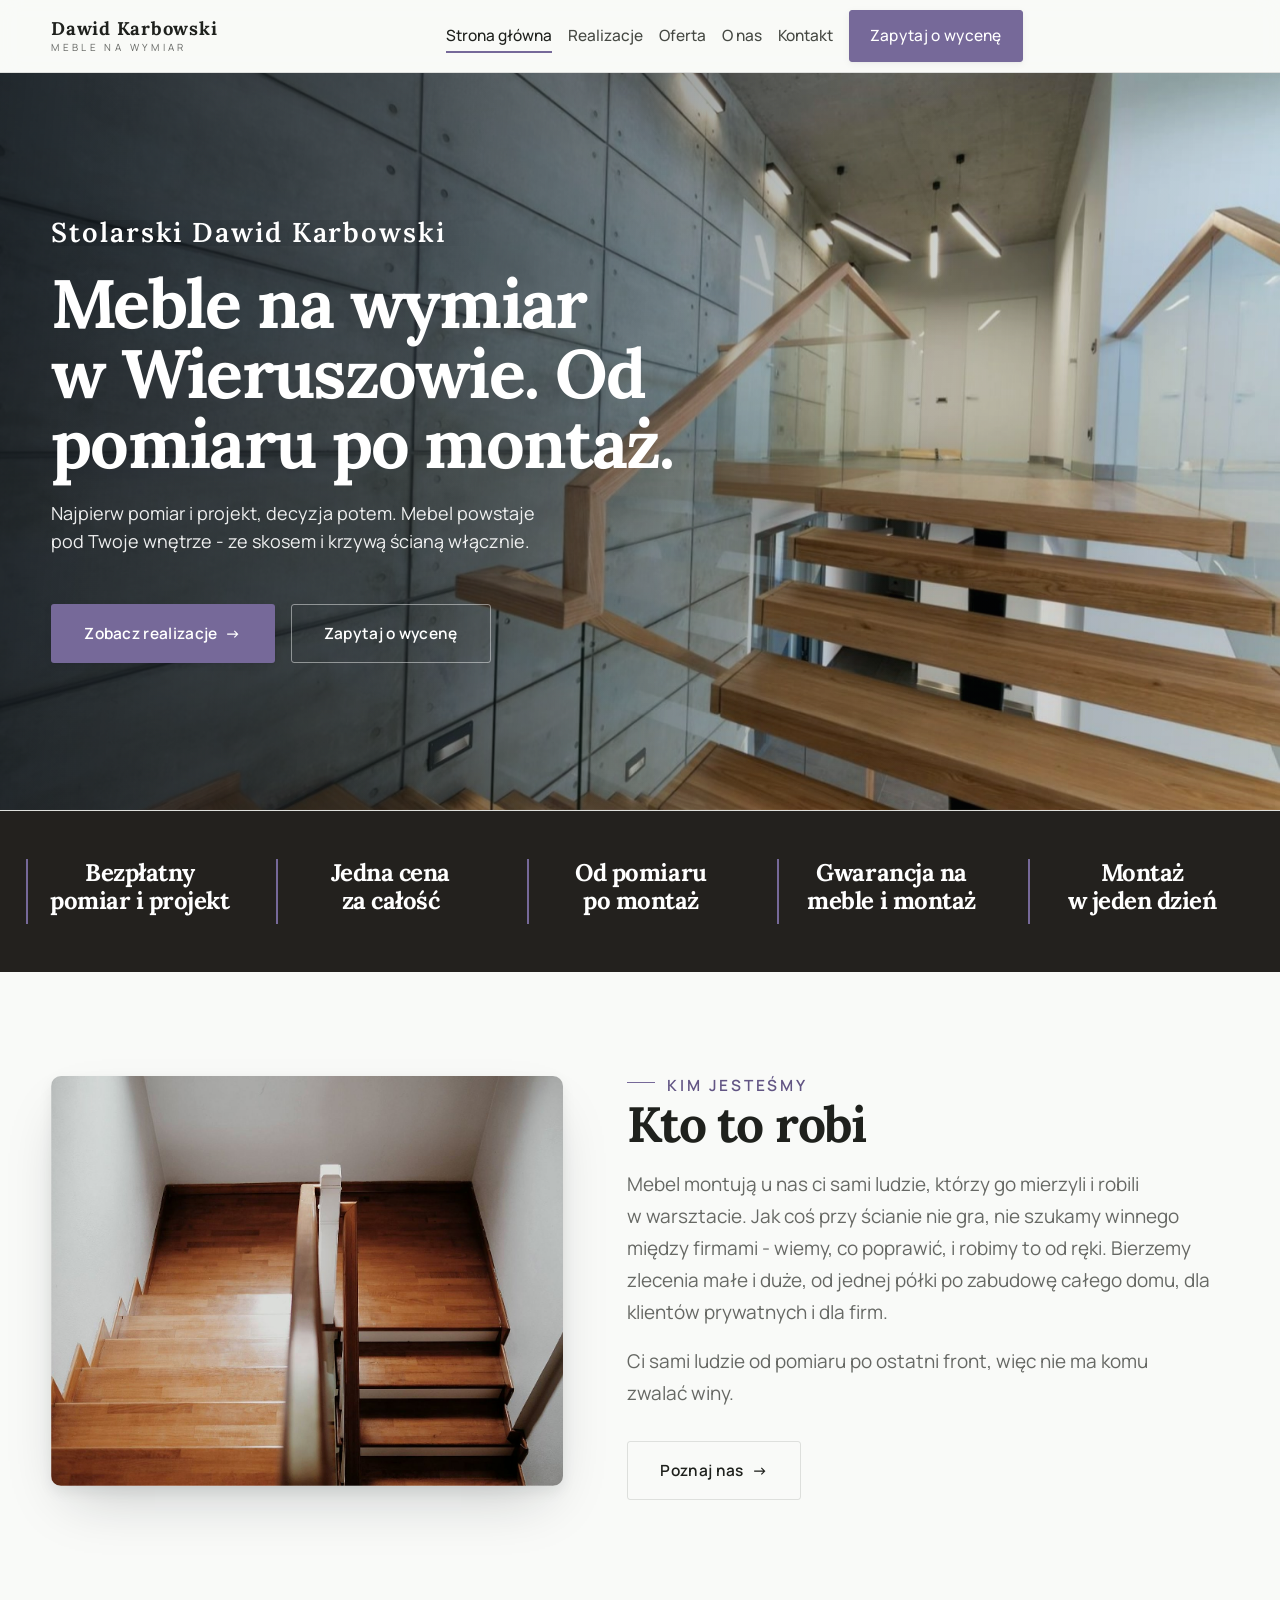
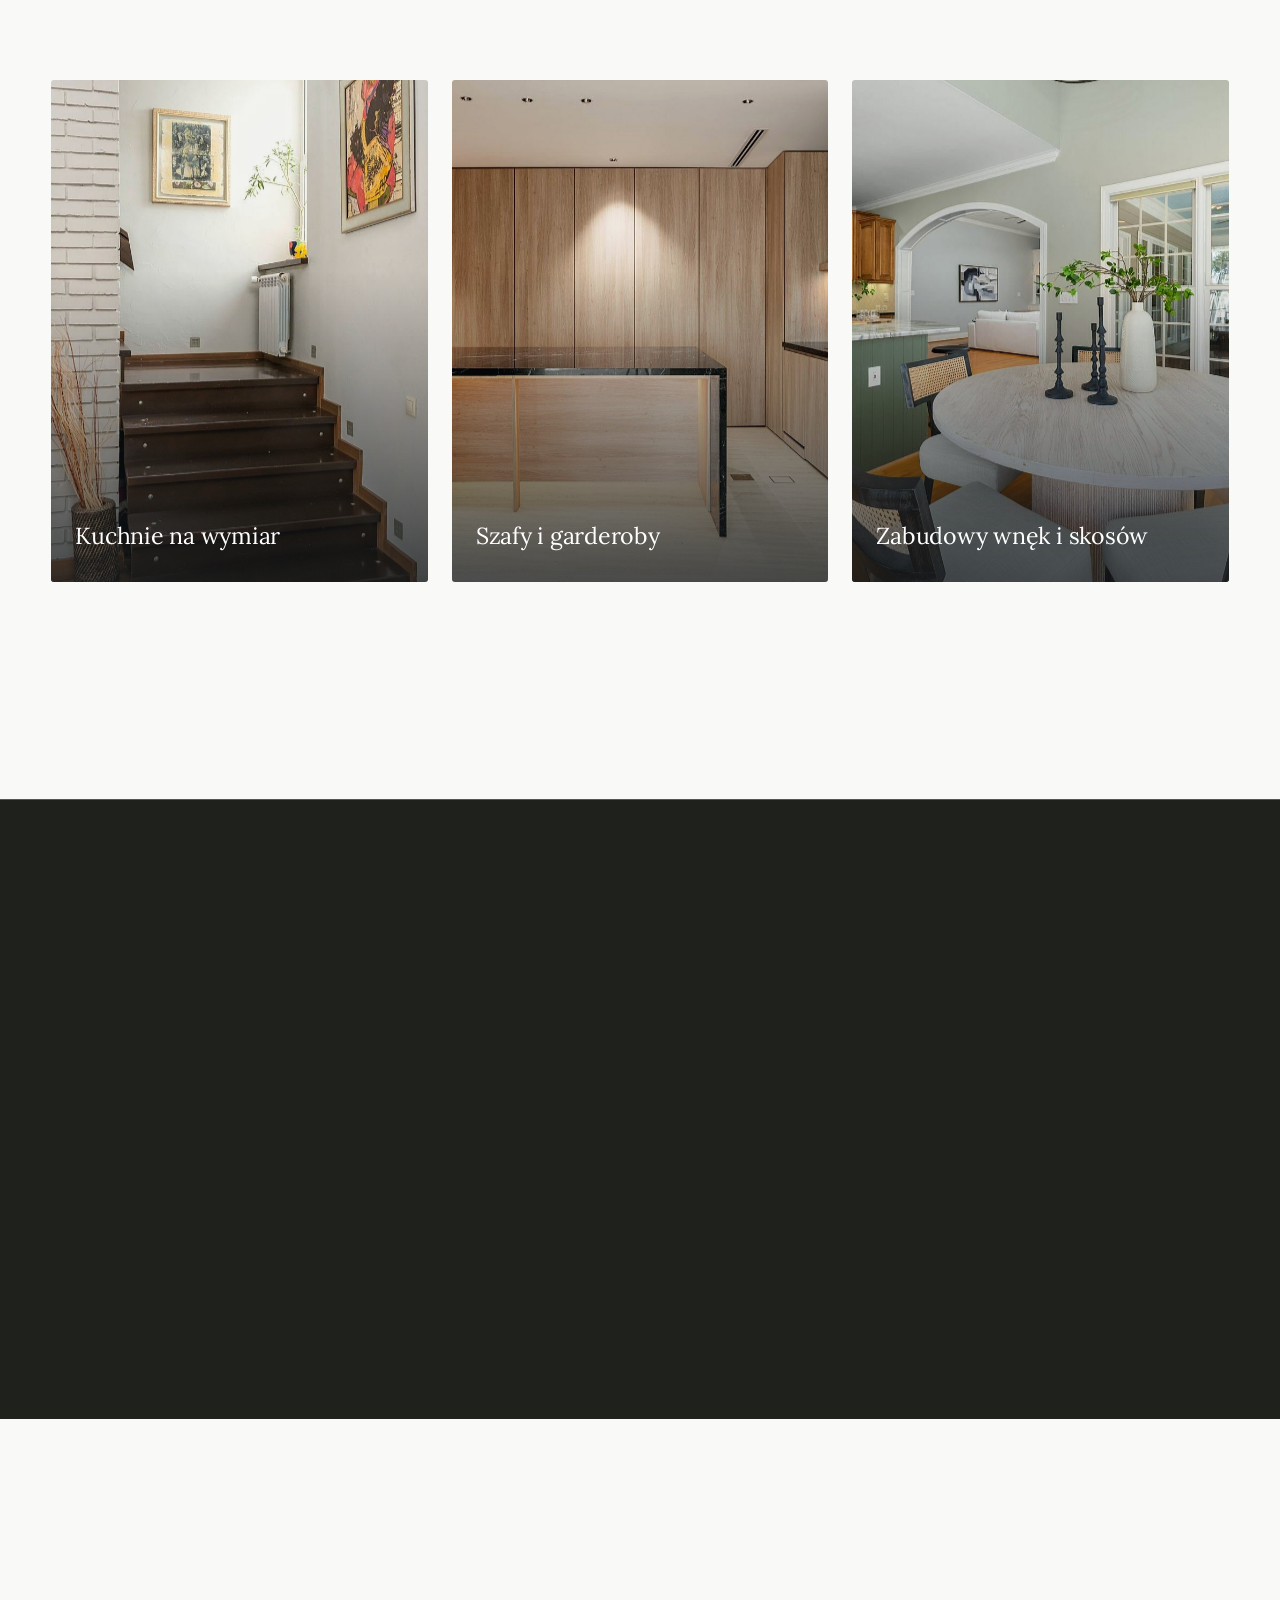
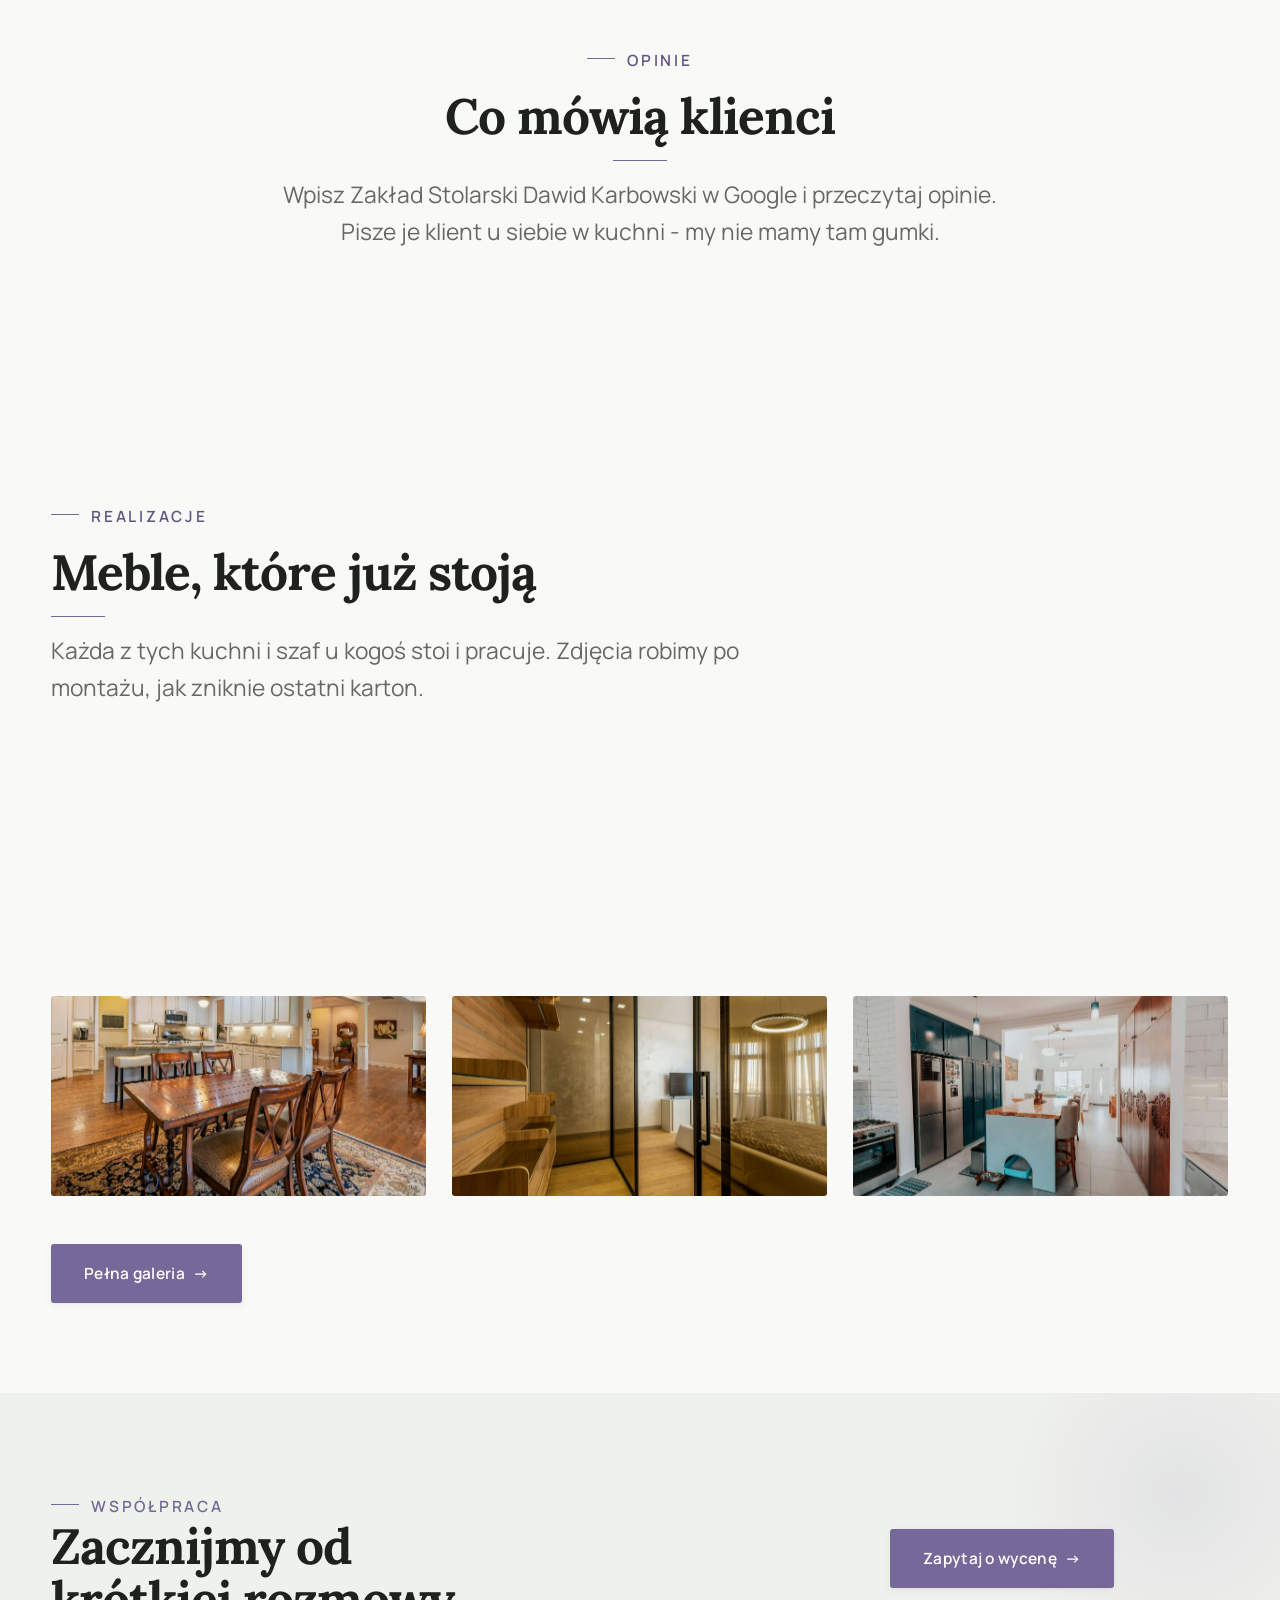
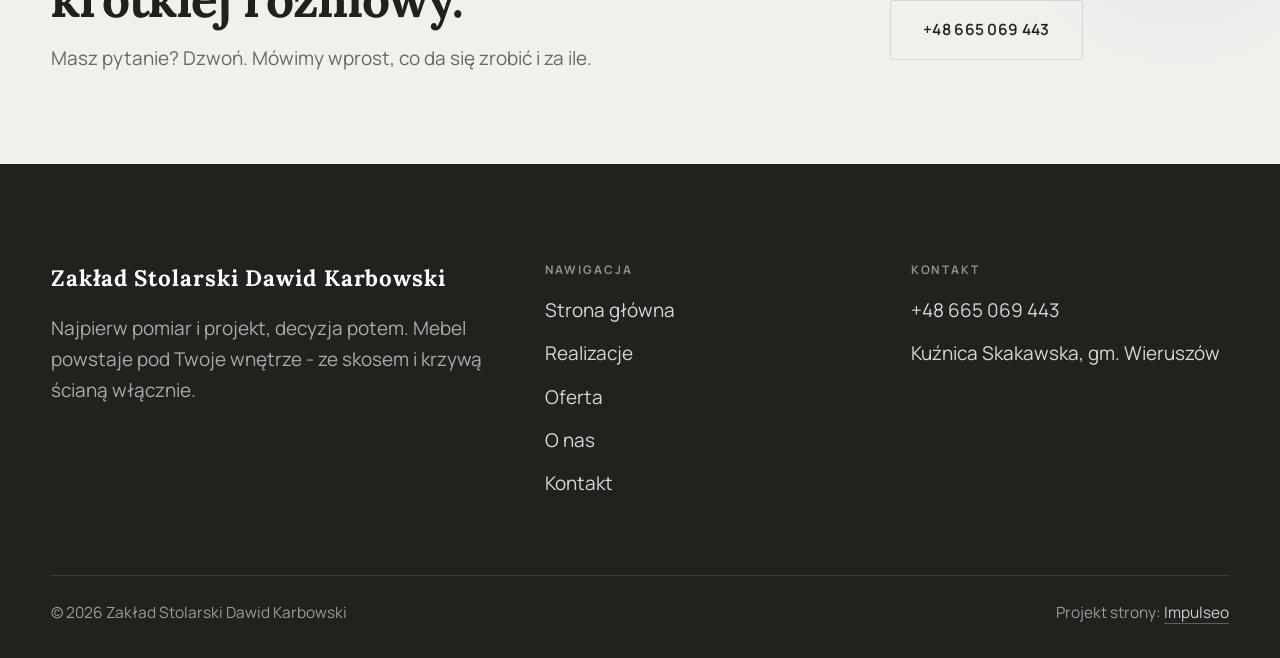
==== index.html @ 0f79d3a3 "Strona demo: zaklad-stolarski-dawid-karbowski" ====
<!DOCTYPE html>
<html lang="pl">
<head>
<meta charset="UTF-8">
<meta name="viewport" content="width=device-width, initial-scale=1.0">
<title>Zakład Stolarski Dawid Karbowski - meble na wymiar, kuchnie i szafy</title>
<meta name="description" content="Meble na wymiar w Wieruszowie: kuchnie, szafy i zabudowy pod Twoje wnętrze. Bezpłatny pomiar i projekt, jedna cena, montaż z gwarancją. Zadzwoń: +48 665 069 443.">
<link rel="canonical" href="https://impulseo-pl.github.io/zaklad-stolarski-dawid-karbowski/">
<meta name="robots" content="noindex, nofollow">
<meta property="og:type" content="website">
<meta property="og:locale" content="pl_PL">
<meta property="og:site_name" content="Zakład Stolarski Dawid Karbowski">
<meta property="og:title" content="Zakład Stolarski Dawid Karbowski - meble na wymiar, kuchnie i szafy">
<meta property="og:description" content="Meble na wymiar w Wieruszowie: kuchnie, szafy i zabudowy pod Twoje wnętrze. Bezpłatny pomiar i projekt, jedna cena, montaż z gwarancją. Zadzwoń: +48 665 069 443.">
<meta property="og:url" content="https://impulseo-pl.github.io/zaklad-stolarski-dawid-karbowski/">
<meta property="og:image" content="https://impulseo-pl.github.io/zaklad-stolarski-dawid-karbowski/img/og.jpg">
<meta property="og:image:width" content="1200">
<meta property="og:image:height" content="630">
<meta name="twitter:card" content="summary_large_image">
<script type="application/ld+json">{"@context": "https://schema.org", "@type": "HomeAndConstructionBusiness", "name": "Zakład Stolarski Dawid Karbowski", "url": "https://impulseo-pl.github.io/zaklad-stolarski-dawid-karbowski/", "telephone": "+48665069443", "image": "https://impulseo-pl.github.io/zaklad-stolarski-dawid-karbowski/img/og.jpg", "areaServed": "Wieruszów"}</script>
<link rel="preconnect" href="https://fonts.googleapis.com">
<link rel="preconnect" href="https://fonts.gstatic.com" crossorigin>
<link href="https://fonts.googleapis.com/css2?family=Lora:wght@500;600;700&family=Manrope:wght@400;500;600&display=swap" rel="stylesheet">
<link rel="stylesheet" href="assets/styles.css?v=f12e553e">
</head>
<body>

<header class="nav">
  <div class="wrap nav-inner">
    <a class="brand" href="index.html"><span class="name">Dawid Karbowski</span><span class="sub">Meble na wymiar</span></a>
    <nav class="nav-links">
      <a href="index.html" class="active" aria-current="page">Strona główna</a>
      <a href="realizacje.html">Realizacje</a>
      <a href="oferta.html">Oferta</a>
      <a href="o-nas.html">O nas</a>
      <a href="kontakt.html">Kontakt</a>
      <a href="kontakt.html" class="btn btn-accent">Zapytaj o wycenę</a>
    </nav>
    <button class="nav-toggle" aria-label="Menu"><span></span><span></span><span></span></button>
  </div>
</header>

<main>
<section class="hero-cine">
  <img src="img/hero.jpg" fetchpriority="high" data-rotate="img/g1.jpg|img/g2.jpg" alt="Zakład Stolarski Dawid Karbowski - Meble na wymiar w Wieruszowie. Od pomiaru po montaż. " width="1802" height="1160">
  <div class="wrap">
    <div class="hero-copy">
      <div class="brandmark bm-s"><span class="bm-line"><span>Stolarski Dawid Karbowski</span></span></div>
      <h1>Meble na wymiar w Wieruszowie. Od pomiaru po montaż. </h1>
      <p class="lead">Najpierw pomiar i projekt, decyzja potem. Mebel powstaje pod Twoje wnętrze - ze skosem i krzywą ścianą włącznie.</p>
      <div class="hero-actions">
        <a href="realizacje.html" class="btn btn-accent">Zobacz realizacje <span class="arr">→</span></a>
        <a href="kontakt.html" class="btn btn-ghost btn-on-dark">Zapytaj o wycenę</a>
      </div>
    </div>
  </div>
</section>
<section class="strip n-5" style="padding-block:0">
  <div class="wrap">
    <div class="item reveal"><div class="k">Bezpłatny pomiar i projekt</div><div class="v"></div></div>
    <div class="item reveal"><div class="k">Jedna cena za całość</div><div class="v"></div></div>
    <div class="item reveal"><div class="k">Od pomiaru po montaż</div><div class="v"></div></div>
    <div class="item reveal"><div class="k">Gwarancja na meble i montaż</div><div class="v"></div></div>
    <div class="item reveal"><div class="k">Montaż w jeden dzień</div><div class="v"></div></div>
  </div>
</section>
<section>
  <div class="wrap split">
    <div class="split-art reveal"><img src="img/g3.jpg" alt="Zakład Stolarski Dawid Karbowski - realizacja" loading="lazy" width="1600" height="1066" decoding="async"></div>
    <div class="split-copy reveal">
      <span class="eyebrow">Kim jesteśmy</span>
      <h2>Kto to robi</h2>
      <p class="muted">Mebel montują u nas ci sami ludzie, którzy go mierzyli i robili w warsztacie. Jak coś przy ścianie nie gra, nie szukamy winnego między firmami - wiemy, co poprawić, i robimy to od ręki. Bierzemy zlecenia małe i duże, od jednej półki po zabudowę całego domu, dla klientów prywatnych i dla firm.</p>
      <p class="muted">Ci sami ludzie od pomiaru po ostatni front, więc nie ma komu zwalać winy.</p>
      <a href="o-nas.html" class="btn btn-ghost">Poznaj nas <span class="arr">→</span></a>
    </div>
  </div>
</section>
<section class="gateways-band">
  <div class="wrap">
    <div class="gateways">
      <a href="oferta.html" class="gateway reveal"><img src="img/g4.jpg" alt="Kuchnie na wymiar" loading="lazy" width="1600" height="1068" decoding="async"><span class="g-ttl">Kuchnie na wymiar</span></a>
      <a href="oferta.html" class="gateway reveal"><img src="img/g5.jpg" alt="Szafy i garderoby" loading="lazy" width="1600" height="1066" decoding="async"><span class="g-ttl">Szafy i garderoby</span></a>
      <a href="oferta.html" class="gateway reveal"><img src="img/g6.jpg" alt="Zabudowy wnęk i skosów" loading="lazy" width="1600" height="1066" decoding="async"><span class="g-ttl">Zabudowy wnęk i skosów</span></a>
    </div>
  </div>
</section>
<section class="stopklatka" aria-hidden="true">
  <div class="stk-bg" style="background-image:url(img/g7.jpg)"></div>
</section>
<section class="opinie op-fallback">
  <div class="wrap">
    <div class="head center reveal">
      <span class="eyebrow">Opinie</span>
      <h2>Co mówią klienci</h2>
      <p>Wpisz Zakład Stolarski Dawid Karbowski w Google i przeczytaj opinie. Pisze je klient u siebie w kuchni - my nie mamy tam gumki.</p>
    </div>
  </div>
</section>
<section>
  <div class="wrap">
    <div class="head reveal">
      <span class="eyebrow">Realizacje</span>
      <h2>Meble, które już stoją</h2>
      <p>Każda z tych kuchni i szaf u kogoś stoi i pracuje. Zdjęcia robimy po montażu, jak zniknie ostatni karton.</p>
    </div>
    <div class="gallery">
      <div class="tile t-two3 reveal"><img src="img/g8.jpg" alt="Zakład Stolarski Dawid Karbowski" loading="lazy" width="1534" height="988" decoding="async"></div>
      <div class="tile t-third reveal"><img src="img/g9.jpg" alt="Zakład Stolarski Dawid Karbowski" loading="lazy" width="1600" height="1068" decoding="async"></div>
      <div class="tile t-third reveal"><img src="img/g10.jpg" alt="Zakład Stolarski Dawid Karbowski" loading="lazy" width="1600" height="1066" decoding="async"></div>
      <div class="tile t-third reveal"><img src="img/g11.jpg" alt="Zakład Stolarski Dawid Karbowski" loading="lazy" width="1600" height="1068" decoding="async"></div>
      <div class="tile t-third reveal"><img src="img/g12.jpg" alt="Zakład Stolarski Dawid Karbowski" loading="lazy" width="1600" height="1067" decoding="async"></div>
    </div>
    <div style="margin-top:var(--space-7)" class="reveal"><a href="realizacje.html" class="btn btn-accent">Pełna galeria <span class="arr">→</span></a></div>
  </div>
</section>
<section class="cta">
  <div class="wrap">
    <div class="reveal">
      <span class="eyebrow">Współpraca</span>
      <h2>Zacznijmy od krótkiej rozmowy.</h2>
      <p>Masz pytanie? Dzwoń. Mówimy wprost, co da się zrobić i za ile.</p>
    </div>
    <div class="cta-actions reveal">
      <a href="kontakt.html" class="btn btn-light">Zapytaj o wycenę <span class="arr">→</span></a>
      <a href="tel:+48665069443" class="btn btn-ghost btn-ghost-cta">+48 665 069 443</a>
    </div>
  </div>
</section>
</main>

<footer>
  <div class="wrap">
    <div class="foot-grid">
      <div class="foot-brand">
        <div class="name">Zakład Stolarski Dawid Karbowski</div>
        <p>Najpierw pomiar i projekt, decyzja potem. Mebel powstaje pod Twoje wnętrze - ze skosem i krzywą ścianą włącznie.</p>
      </div>
      <div class="foot-col">
        <h4>Nawigacja</h4>
        <a href="index.html">Strona główna</a>
        <a href="realizacje.html">Realizacje</a>
        <a href="oferta.html">Oferta</a>
        <a href="o-nas.html">O nas</a>
        <a href="kontakt.html">Kontakt</a>
      </div>
      <div class="foot-col">
        <h4>Kontakt</h4>
        <a href="tel:+48665069443">+48 665 069 443</a>
        <p>Kuźnica Skakawska, gm. Wieruszów</p>
      </div>
    </div>
    <div class="foot-bot">
      <span>© 2026 Zakład Stolarski Dawid Karbowski</span>
      <span>Projekt strony: <a class="foot-credit" href="https://impulseo.pl" target="_blank" rel="noopener">Impulseo</a></span>
    </div>
  </div>
</footer>
<div class="sticky-reserve"><a class="sr-book" href="kontakt.html">Zapytaj o wycenę</a><a class="sr-call" href="tel:+48665069443" aria-label="Zadzwoń"><svg class="ico-tel" width="16" height="16" viewBox="0 0 24 24" fill="none" aria-hidden="true"><path d="M6.6 10.8a15.5 15.5 0 0 0 6.6 6.6l2.2-2.2a1 1 0 0 1 1-.24 11.4 11.4 0 0 0 3.6.58 1 1 0 0 1 1 1V20a1 1 0 0 1-1 1A17 17 0 0 1 3 4a1 1 0 0 1 1-1h3.5a1 1 0 0 1 1 1c0 1.25.2 2.46.58 3.6a1 1 0 0 1-.25 1l-2.23 2.2Z" fill="currentColor"/></svg></a></div>
<div class="demo-wazne" data-do="2026-11-10" data-cykl="3" hidden><svg class="dw-ico" width="13" height="13" viewBox="0 0 24 24" fill="none" aria-hidden="true"><circle cx="12" cy="12" r="8.6" stroke="currentColor" stroke-width="1.8"/><path d="M12 7.2V12l3.3 2" stroke="currentColor" stroke-width="1.8" stroke-linecap="round"/></svg><span class="dw-txt"></span></div>

<script src="assets/main.js"></script>
</body>
</html>
---- assets/styles.css ----
/* ============================================================
   STOLBASZ — premium, architektoniczny B2B fit-out
   Jasna paleta, zero brązu. System wg premium-web-craft.
   Projekt strony: Impulseo (impulseo.pl)
   ============================================================ */

:root{
  /* PALETA — jasna, architektoniczna, chłodna */
  --paper:#F3F1EC;          /* główne tło */
  --paper-2:#E6E3DB;        /* sekcje alternatywne (chłodny jasny szary) */
  --paper-3:#E6E3DB;        /* delikatne wypełnienia */
  --ink:#23211E;            /* tekst główny — chłodny grafit */
  --ink-soft:#43403A;       /* nagłówki drugorzędne */
  --muted:#87837A;          /* tekst poboczny */
  --line:rgba(35,33,30,.12);/* hairline */
  --accent:#8A6B3C;         /* stonowany petrol-slate — jedyny akcent */
  --accent-d:#6E5430;
  --accent-soft:rgba(138,107,60,.10);
  --dark:#23211E;           /* sekcje ciemne (stopka/CTA) */

  /* HOVER ZDJĘĆ — JEDEN standard dla całego silnika (decyzja K. 04.08.2026, artefakt z wariantami).
     AKTUALNE (K.+Szymon 09.08.2026, wybór z artefaktu 6 wariantów): zoom 1.05 przy 1.4s -
     przy tak długim czasie mocniejszy kadr NIE skacze, tylko „oddycha". Poprzedni standard
     (1.02 / .55s z 04.08) odbierany jako dynamiczny i szybki.
     Spoczynek lekko przygaszony, ale TYLKO tam, gdzie jest mysz (@media hover:hover) —
     na telefonie zdjęcia zostają w pełnej jasności. */
  --img-zoom:1.05;                   /* K.+Szymon 09.08: wariant F z artefaktu porównawczego */
  --img-rest:brightness(.95) saturate(.99);
  --img-hot:brightness(1.06) saturate(1.05);
  --img-dur:1.4s;                    /* K.+Szymon 09.08 (wariant F): powoli = elegancko */
  --img-ease:cubic-bezier(.16,.84,.44,1);  /* miękki ogon, efekt „oddychania" */

  /* ODSTĘPY — skala 4/8 */
  --space-1:4px; --space-2:8px; --space-3:12px; --space-4:16px; --space-5:24px;
  --space-6:32px; --space-7:48px; --space-8:64px; --space-9:96px; --space-10:128px;

  /* TYPOGRAFIA — fluid clamp() (skala podbita 16.07.2026: większe, czytelniejsze litery — uwaga Adama) */
  --text-sm:clamp(.9rem,.87rem + .12vw,1rem);
  --text-base:clamp(1.08rem,1.04rem + .18vw,1.2rem);
  --text-lg:clamp(1.24rem,1.15rem + .34vw,1.44rem);
  --text-h3:clamp(1.34rem,1.22rem + .55vw,1.66rem);
  --text-h2:clamp(2.1rem,1.66rem + 2.1vw,3.1rem);
  --text-h1:clamp(2.9rem,2.1rem + 4vw,5.1rem);

  /* PROMIENIE — architektoniczne, raczej ostre */
  --r-sm:3px; --r-md:6px; --r-lg:10px;

  /* RUCH */
  --ease:cubic-bezier(.25,.46,.45,.94); --dur:.24s;

  /* CIENIE — miękkie, warstwowe */
  --sh-sm:0 1px 2px rgba(16,24,32,.04), 0 2px 8px rgba(16,24,32,.05);
  --sh-md:0 2px 6px rgba(16,24,32,.05), 0 12px 28px -8px rgba(16,24,32,.12);
  --sh-lg:0 6px 14px rgba(16,24,32,.07), 0 26px 56px -18px rgba(16,24,32,.22);

  --hairline:1px solid var(--line);

  --font-display:'Lora',serif;
  --font-body:'Manrope',sans-serif;
}

*{box-sizing:border-box;margin:0;padding:0}
html{scroll-behavior:smooth}
body{
  font-family:var(--font-body);
  font-size:var(--text-base);
  line-height:1.65;
  color:var(--ink);
  background:var(--paper);
  -webkit-font-smoothing:antialiased;
  text-rendering:optimizeLegibility;
}
img{max-width:100%;height:auto;display:block}  /* height:auto = width/height z atrybutów trzyma proporcje (TOP#12) */
a{color:inherit;text-decoration:none}

.wrap{width:min(92%,1180px);margin-inline:auto}
section{padding-block:clamp(52px,6.5vw,96px)}

h1,h2,h3{font-family:var(--font-display);font-weight:700;line-height:1.08;letter-spacing:-.02em;color:var(--ink)}
h1{font-size:var(--text-h1);letter-spacing:-.035em}
h2{font-size:var(--text-h2);letter-spacing:-.025em}
h3{font-size:var(--text-h3)}
/* MIARA — długość wiersza. WCAG 2.2 SC 1.4.8: max 80 znaków; Butterick: 45–90.
   68ch daje realnie 72–78 znaków polskiego tekstu, czyli z zapasem pod granicą.
   Wcześniej limit miał TYLKO <p> — <li>, <blockquote> i <dd> nie miały żadnego,
   i to jedyny powód, dla którego 23 bloki na dwóch oddanych stronach jadą po
   83–106 znaków w wierszu (pomiar 07.08.2026, bramka `miara`).
   ⚠️ Listy i definicje ograniczamy TYLKO bez klasy: `ul`/`ol` z klasą to u nas
   układ (siatki kafli, menu), a nie tekst ciągły — tam miarę wyznacza układ. */
/* 60ch, nie 68ch (K. 10.08): po zmianie fontów na węższe kroje (DM Sans i spółka)
   w 68ch mieściło się ~90 znaków - bramka pikselowa słusznie zgłaszała przekroczenie
   granicy 80. Pomiar na żywej przeglądarce: 60ch = 90 znaków, 53ch = ~78 znaków, czyli normę WCAG 1.4.8. */
:root{ --miara:53ch }
p{max-width:min(100%,var(--miara))}
blockquote,
ul:not([class])>li, ol:not([class])>li,
dl:not([class])>dd{max-width:min(100%,var(--miara))}

/* ⚠️ Świadomie BEZ wyjątku `.tile p,.card p,.svc p{max-width:none}`, choć nasuwa się sam:
   te akapity BYŁY już ograniczone (stare `p{max-width:65ch}`), więc „wyjątek" nie odblokowałby
   niczego nowego — tylko ROZLUŹNIŁ stan sprzed zmiany na wszystkich demach naraz.
   `figcaption` żadna z reguł wyżej nie dotyczy, więc też nie potrzebuje zwolnienia. */

/* ŁAMANIE. `balance` wyrównuje długości wierszy w nagłówku, `pretty` pilnuje ostatniego
   wiersza akapitu, żeby nie został w nim jeden wyraz. Obsługiwane od Chrome 117 /
   Safari 17.5; starsze przeglądarki po prostu ignorują tę własność.
   `text-wrap:pretty` nie występowało dotąd ANI RAZ w silniku ani w repo klientów. */
h1,h2,h3,.lead,.lede{text-wrap:balance}
p,li,blockquote,dd{text-wrap:pretty}

.eyebrow{
  font-family:var(--font-body);
  font-size:var(--text-sm);
  font-weight:600;
  letter-spacing:.18em;
  text-transform:uppercase;
  color:var(--accent);
  display:inline-flex;align-items:center;gap:var(--space-3);
}
/* flex:none + margin-top = kreska trzyma się PIERWSZEJ linii. Wcześniej align-items:center
   centrowało ją względem całego bloku i przy zawinięciu (długi kicker typu
   „…WNĘTRZ · LESZNO · OD 2019") druga linia lądowała z brzydkim wcięciem. */
.eyebrow{align-items:flex-start}
.eyebrow>*,.eyebrow{text-wrap:balance}   /* dlugi kicker lamal sie na sierote typu samo „2019" w drugiej linii */
.eyebrow::before{content:"";width:28px;height:1px;background:var(--accent);display:inline-block;flex:none;margin-top:.62em}

.muted{color:var(--muted)}
.lead{font-size:var(--text-lg);line-height:1.55;color:var(--ink-soft);max-width:50ch}

/* ---------- BUTTONS ---------- */
.btn{
  display:inline-flex;align-items:center;gap:var(--space-2);
  font-weight:600;font-size:var(--text-sm);letter-spacing:.02em;
  padding:var(--space-4) var(--space-6);
  border-radius:var(--r-sm);
  transition:transform var(--dur) var(--ease),box-shadow var(--dur) var(--ease),background var(--dur) var(--ease);
  cursor:pointer;border:1px solid transparent;
}
.btn-accent{background:var(--accent);color:#fff;box-shadow:var(--sh-sm)}
.btn-accent:hover{background:var(--accent-d);transform:translateY(-2px);box-shadow:var(--sh-md)}
.btn-accent:active{transform:translateY(0);box-shadow:var(--sh-sm)}
.btn-ghost{background:transparent;color:var(--ink);border-color:var(--line)}
.btn-ghost:hover{border-color:var(--accent);color:var(--accent);transform:translateY(-2px)}
.btn-light{background:#fff;color:var(--ink);box-shadow:var(--sh-sm)}
.btn-light:hover{transform:translateY(-2px);box-shadow:var(--sh-md)}
.btn .arr{transition:transform var(--dur) var(--ease)}
.btn:hover .arr{transform:translateX(4px)}

/* ---------- NAV ---------- */
.nav{
  position:sticky;top:0;z-index:50;
  background:color-mix(in srgb,var(--paper) 88%,transparent);
  backdrop-filter:saturate(140%) blur(10px);
  border-bottom:var(--hairline);
}
.nav-inner{display:flex;align-items:center;justify-content:space-between;gap:var(--space-5);height:72px}
/* ANTY-NACHODZENIE (K. 05.08.2026): długa nazwa firmy + przycisk z pełnym numerem nie mieściły się w pasku
   i flex ściskał linki PONIŻEJ ich treści - "Kontakt" wchodził na ramkę "Zadzwoń +48 ...". Teraz ustępuje
   nazwa marki (skrót wielokropkiem), a menu i przycisk nigdy się nie kurczą ani nie zachodzą na siebie. */
.brand{display:flex;flex-direction:column;line-height:1;min-width:0;flex:0 1 auto}
.brand .name{font-family:var(--font-display);font-weight:800;font-size:1.35rem;letter-spacing:.04em;white-space:nowrap;overflow:hidden;text-overflow:ellipsis}
.brand .sub{font-size:.62rem;letter-spacing:.34em;text-transform:uppercase;color:var(--muted);margin-top:5px;white-space:nowrap;overflow:hidden;text-overflow:ellipsis}
.nav-links{display:flex;align-items:center;gap:var(--space-6);flex:0 0 auto}
.nav-links a{font-size:var(--text-sm);font-weight:500;color:var(--ink-soft);position:relative;padding-block:4px;white-space:nowrap;transition:color var(--dur) var(--ease)}
.nav-links a::after{content:"";position:absolute;left:0;bottom:0;width:0;height:1.5px;background:var(--accent);transition:width var(--dur) var(--ease)}
.nav-links a:hover,.nav-links a.active{color:var(--ink)}
.nav-links a:hover::after,.nav-links a.active::after{width:100%}
.nav-links .btn{padding:var(--space-2) var(--space-5)}
/* przyciski w nav: właściwy kolor (przebij .nav-links a) + bez podkreślenia */
.nav-links a.btn-accent{color:#fff}
.nav-links a.btn-ghost,.nav-links a.btn-light{color:var(--ink)}
/* CTA w pasku: NIE podkreślenie spod linków menu, ale ten sam przelatujący błysk,
   co na wszystkich innych przyciskach (zgłoszenie K. 13.08.2026 - „na hero jest efekt
   światła przechodzącego przez przycisk, na navbarze go nie ma, a mają być identyczne").
   Reguła `.nav-links a::after` jest silniejsza od `.btn::after`, więc trzeba jej
   geometrię wyzerować i wpisać połysk z nazwy - samo `display:none` gasiło efekt. */
.nav-links a.btn::after{
  display:block;content:"";position:absolute;inset:0;z-index:-1;pointer-events:none;
  width:auto;height:auto;border-radius:inherit;   /* kasuje geometrię podkreślenia (width:0;height:1.5px) */
  background:linear-gradient(100deg,transparent 32%,rgba(255,255,255,.20) 50%,transparent 68%);
  translate:-120% 0}
@media (prefers-reduced-motion:no-preference){
  .nav-links a.btn:hover::after{translate:120% 0;transition:translate .75s var(--mt-ease,cubic-bezier(.16,.84,.44,1))}
}
.nav-toggle{display:none;background:none;border:none;cursor:pointer;flex-direction:column;gap:5px;padding:8px}
.nav-toggle span{width:24px;height:2px;background:var(--ink);transition:var(--dur)}
/* Ciasny zakres MIĘDZY menu mobilnym a pełnym pulpitem: zbijamy odstępy i nazwę marki,
   żeby wszystko zmieściło się naturalnie, zanim w ogóle dojdzie do skracania wielokropkiem. */
@media(max-width:1280px) and (min-width:921px){
  .nav-links{gap:var(--space-4)}
  .nav-links .btn{padding:var(--space-2) var(--space-4)}
  .brand .name{font-size:1.15rem}
}

/* ---------- HERO (split) ---------- */
.hero{position:relative;overflow:hidden;border-bottom:var(--hairline)}
.hero-grid{display:grid;grid-template-columns:1.05fr .95fr;gap:clamp(24px,4vw,60px);align-items:center;
  padding-block:clamp(36px,4.5vw,64px)}
.hero-copy .eyebrow{margin-bottom:var(--space-5)}
.hero-copy h1{margin-bottom:var(--space-5)}
.hero-copy .lead{margin-bottom:var(--space-7)}
.hero-actions{display:flex;flex-wrap:wrap;gap:var(--space-4)}
.hero-art{position:relative;aspect-ratio:4/3;border-radius:var(--r-lg);overflow:hidden;box-shadow:var(--sh-lg)}
.hero-art img{width:100%;height:100%;object-fit:cover}
.hero-art::after{content:"";position:absolute;inset:0;background:linear-gradient(180deg,transparent 55%,rgba(18,24,28,.28))}
.hero-badge{position:absolute;left:var(--space-5);bottom:var(--space-5);z-index:2;
  background:rgba(252,252,251,.94);backdrop-filter:blur(4px);
  border-radius:var(--r-md);padding:var(--space-4) var(--space-5);box-shadow:var(--sh-md);max-width:78%}
.hero-badge strong{display:block;font-family:var(--font-display);font-size:1rem;letter-spacing:-.01em}
.hero-badge span{font-size:var(--text-sm);color:var(--muted)}

/* ---------- HERO duży / kinowy (strona główna) ---------- */
.hero-cine{position:relative;min-height:clamp(560px,82vh,840px);min-height:clamp(560px,82svh,840px);display:flex;align-items:center;overflow:hidden;border-bottom:var(--hairline)}
.hero-cine>img{position:absolute;inset:0;width:100%;height:100%;object-fit:cover;z-index:0}
.hero-cine::after{content:"";position:absolute;inset:0;z-index:1;
  background:linear-gradient(95deg,rgba(13,18,23,.86) 0%,rgba(13,18,23,.64) 32%,rgba(13,18,23,.24) 62%,rgba(13,18,23,.04) 100%)}
.hero-cine .wrap{position:relative;z-index:2;padding-block:var(--space-8)}
.hero-cine .hero-copy{max-width:660px}
.hero-cine .eyebrow{color:#fff;margin-bottom:var(--space-5)}
.hero-cine .eyebrow::before{background:#fff}
.hero-cine h1{color:#fff;margin-bottom:var(--space-5);font-size:clamp(2.9rem,2rem + 4.4vw,5.2rem);text-wrap:balance}
.hero-cine .lead{color:rgba(255,255,255,.92);max-width:48ch;margin-bottom:var(--space-7)}
.hero-cine .hero-actions{display:flex;flex-wrap:wrap;gap:var(--space-4)}
/* NISKIE OKNO (laptop z dokiem i paskami przeglądarki ma ~700-780 px wysokości widoku):
   H1 do 5.2rem + długi lead nie mieściły się i przyciski wypadały POD krawędź ekranu -
   klient widział stronę bez ani jednego CTA. Skalujemy w dół, zamiast przycinać treść. */
@media(min-width:821px) and (max-height:820px){
  .hero-cine{min-height:clamp(520px,94svh,780px)}
  .hero-cine .wrap{padding-block:var(--space-6)}
  .hero-cine h1{font-size:clamp(2.2rem,1.5rem + 2.6vw,3.6rem);margin-bottom:var(--space-4)}
  .hero-cine .eyebrow{margin-bottom:var(--space-4)}
  .hero-cine .lead{margin-bottom:var(--space-5);max-width:44ch}
}
@media(max-width:680px){
  .hero-cine{min-height:clamp(520px,76vh,640px);min-height:clamp(520px,76svh,640px);align-items:flex-end}
  .hero-cine::after{background:linear-gradient(0deg,rgba(13,18,23,.9) 6%,rgba(13,18,23,.45) 55%,rgba(13,18,23,.25) 100%)}
  .hero-cine .wrap{padding-bottom:var(--space-9)}
  /* TELEFON (~90% oglądających): lead potrafił zająć 8 linii i zepchnąć CTA poza pierwszy ekran.
     Zwężamy interlinię i skalę - treści nie ucinamy, bo to ona sprzedaje. */
  .hero-cine .lead{font-size:.98rem;line-height:1.5;margin-bottom:var(--space-5)}
  .hero-cine .eyebrow{font-size:.72rem;letter-spacing:.13em;margin-bottom:var(--space-4)}
  .hero-cine .eyebrow::before{width:20px}
  .hero-cine h1{margin-bottom:var(--space-4)}
}

/* full-bleed hero variant (podstrony) */
.pagehead{position:relative;min-height:46vh;min-height:46svh;display:flex;align-items:flex-end;overflow:hidden;border-bottom:var(--hairline)}
.pagehead img{position:absolute;inset:0;width:100%;height:100%;object-fit:cover}
/* 10.08.2026 (decyzja K.): mocniejsze przyciemnienie + cień pod tekstem. Bramka mierzyła na
   nagłówkach podstron 3,38-3,43:1 przy wymaganych 4,5 — jasne zdjęcie (hala, śnieg, niebo)
   podchodziło pod biały tekst. Zdjęcia klientów są różne, więc kontrast musi dawać WARSTWA,
   a nie szczęśliwy dobór kadru. */
.pagehead::after{content:"";position:absolute;inset:0;background:linear-gradient(180deg,rgba(18,24,28,.40),rgba(18,24,28,.76))}
.pagehead .wrap{position:relative;z-index:2;padding-block:var(--space-9);color:#fff}
.pagehead h1{color:#fff;max-width:18ch;text-shadow:0 2px 16px rgba(0,0,0,.55)}
.pagehead .eyebrow{color:#fff}
.pagehead .eyebrow::before{background:#fff}
.pagehead p{color:rgba(255,255,255,.92);margin-top:var(--space-4);max-width:54ch;text-shadow:0 1px 12px rgba(0,0,0,.5)}

/* ---------- STRIP (pasek skrótów / liczby) ---------- */
.strip{background:var(--dark);color:#fff}
/* PASEK HASEŁ — standard 04.08.2026 (decyzja K.): 5 haseł w JEDNYM rzędzie, tekst WYŚRODKOWANY,
   węższe marginesy boczne niż reszta strony (pasek ma iść szerzej), równe wysokości kolumn. */
.strip .wrap{width:min(96%,1440px);display:grid;grid-template-columns:repeat(5,1fr);
  gap:var(--space-5);padding-block:var(--space-7);align-items:stretch}
.strip .item .k{font-family:var(--font-display);font-size:clamp(1.05rem,.82rem + .85vw,1.55rem);
  font-weight:800;letter-spacing:-.02em;color:#fff;line-height:1.18;text-wrap:balance}
.strip .item .v{font-size:var(--text-sm);color:rgba(255,255,255,.66);margin-top:var(--space-2);line-height:1.4}
.strip .item{border-left:2px solid var(--accent);padding-inline:var(--space-4);
  text-align:center;display:flex;flex-direction:column;justify-content:center}
/* liczba kolumn = liczba haseł, żeby ostatnie nie zostawało samo w drugim rzędzie.
   Klasę n-N nadaje multipage.py; domyślnie (bez klasy) pasek jest 5-kolumnowy. */
.strip.n-2 .wrap{grid-template-columns:repeat(2,1fr)}
.strip.n-3 .wrap{grid-template-columns:repeat(3,1fr)}
.strip.n-4 .wrap{grid-template-columns:repeat(4,1fr);gap:var(--space-6)}
.strip.n-4 .item .k{font-size:clamp(1.3rem,1rem + 1.1vw,2rem)}
.strip.n-6 .wrap{grid-template-columns:repeat(6,1fr);gap:var(--space-4)}
.strip.n-6 .item .k{font-size:clamp(.98rem,.8rem + .7vw,1.35rem)}
/* równe łamanie: zamiast "długa linia + jedno słowo" obie linie zbliżonej długości */
.strip .item .k{text-wrap:balance}

/* ---------- SECTION HEAD ---------- */
.head{max-width:48rem;margin-bottom:var(--space-8)}
.head.center{margin-inline:auto;text-align:center}
.head .eyebrow{margin-bottom:var(--space-4)}
.head h2{margin-bottom:var(--space-4)}
.head p{color:var(--muted);font-size:var(--text-lg);line-height:1.55}
.head.center p{margin-inline:auto}

/* ---------- INTRO SPLIT ---------- */
.split{display:grid;grid-template-columns:.92fr 1.08fr;gap:clamp(28px,5vw,80px);align-items:center}
.split.rev{grid-template-columns:1.08fr .92fr}
.split.rev .split-art{order:-1}
.split-art{position:relative;aspect-ratio:5/4;border-radius:var(--r-lg);overflow:hidden;box-shadow:var(--sh-lg)}
.split-art img{width:100%;height:100%;object-fit:cover}
.split-copy h2{margin-bottom:var(--space-5)}
.split-copy p+p{margin-top:var(--space-4)}
.split-copy .btn{margin-top:var(--space-6)}

/* ---------- SERVICES (zakres) ---------- */
.svc-grid{display:grid;grid-template-columns:repeat(auto-fit,minmax(280px,1fr));gap:var(--space-5)}
.svc{background:#fff;border:var(--hairline);border-radius:var(--r-md);padding:var(--space-7) var(--space-6);
  transition:transform var(--dur) var(--ease),box-shadow var(--dur) var(--ease),border-color var(--dur) var(--ease);
  position:relative;overflow:hidden}
.svc::before{content:"";position:absolute;left:0;top:0;width:3px;height:0;background:var(--accent);transition:height var(--dur) var(--ease)}
.svc:hover{transform:translateY(-4px);box-shadow:var(--sh-md);border-color:transparent}
.svc:hover::before{height:100%}
.svc .ic{font-family:var(--font-display);font-size:.8rem;font-weight:700;letter-spacing:.12em;color:var(--accent);margin-bottom:var(--space-4)}
.svc h3{margin-bottom:var(--space-3);font-size:1.22rem}
.svc p{color:var(--muted);font-size:var(--text-base);line-height:1.6}

/* big detailed service rows */
.svc-row{display:grid;grid-template-columns:.8fr 1.2fr;gap:clamp(20px,4vw,60px);align-items:center;padding-block:var(--space-8)}
.svc-row+.svc-row{border-top:var(--hairline)}
.svc-row.rev{grid-template-columns:1.2fr .8fr}
/* Naprzemienny układ wierszy oferty: co drugi wiersz ma zdjęcie po PRAWEJ.
   Było `order:-1` — martwy kod, bo zdjęcie i tak jest pierwszym dzieckiem w HTML,
   więc wszystkie wiersze wyglądały identycznie (zdjęcie zawsze z lewej), a `rev`
   zmieniało tylko szerokość kolumn. Znalezione 29.07.2026 przy różnicowaniu kierunków
   animacji (pomiar pozycji: art.mid 390/502 przy row.mid 756 — zawsze lewa strona). */
.svc-row.rev .svc-row-art{order:2}
.svc-row-art{aspect-ratio:4/3;border-radius:var(--r-md);overflow:hidden;box-shadow:var(--sh-md)}
.svc-row-art img{width:100%;height:100%;object-fit:cover}
.svc-row h3{font-size:1.5rem;margin-bottom:var(--space-4)}
.svc-row .num{font-family:var(--font-display);font-size:.85rem;font-weight:700;letter-spacing:.14em;color:var(--accent);display:block;margin-bottom:var(--space-3)}
.svc-row ul{list-style:none;margin-top:var(--space-4);display:flex;flex-direction:column;gap:var(--space-2)}
.svc-row li{position:relative;padding-left:var(--space-5);color:var(--muted);font-size:var(--text-base)}
.svc-row li::before{content:"";position:absolute;left:0;top:.62em;width:8px;height:1px;background:var(--accent)}

/* ---------- GALLERY (realizacje) ---------- */
.gallery{display:grid;grid-template-columns:repeat(12,1fr);gap:var(--space-4);grid-auto-rows:200px}
/* GALERIA MASONRY — pionowe zdjęcia (portrety beauty/wellness) bez przycinania: kolumny, height auto */
.gallery-masonry{column-count:3;column-gap:var(--space-4)}
@media(max-width:900px){.gallery-masonry{column-count:2}}
@media(max-width:560px){.gallery-masonry{column-count:1}}
.gallery-masonry .m-tile{break-inside:avoid;margin:0 0 var(--space-4);padding:0;position:relative;overflow:hidden;border-radius:var(--r-md);border:1px solid var(--line)}
.gallery-masonry .m-tile img{width:100%;height:auto;display:block}
.gallery-masonry .m-tile .cap{position:absolute;left:0;right:0;bottom:0;padding:var(--space-4);color:#fff;background:linear-gradient(0deg,rgba(0,0,0,.55),transparent);font-size:var(--text-sm)}
.gallery-masonry .m-tile .cap small{display:block;font-weight:400;opacity:.78;letter-spacing:.04em;text-transform:uppercase;font-size:.66rem;margin-top:3px}
.tile{position:relative;overflow:hidden;border-radius:var(--r-md);box-shadow:var(--sh-sm);
  transition:transform var(--dur) var(--ease),box-shadow var(--dur) var(--ease)}
.tile img{width:100%;height:100%;object-fit:cover;
  transition:transform var(--img-dur) var(--img-ease),filter var(--img-dur) var(--img-ease)}
.tile:hover{box-shadow:var(--sh-md)}
.tile .cap{position:absolute;left:0;right:0;bottom:0;padding:var(--space-5) var(--space-4) var(--space-4);
  /* mocniejszy spad + cien pod tekstem: na JASNYCH zdjeciach klienta (biale fronty, sciany)
     slaby gradient dawal kontrast ~1.5:1 zamiast wymaganych 3.6:1 (bramka wygladu, 10.08.2026) */
  background:linear-gradient(transparent 10%,rgba(18,24,28,.55) 40%,rgba(18,24,28,.88) 68%,rgba(18,24,28,.99));color:#fff;
  text-shadow:0 1px 2px rgba(0,0,0,.85),0 2px 10px rgba(0,0,0,.55);
  font-size:var(--text-sm);font-weight:600;letter-spacing:.01em;
  opacity:0;transform:translateY(8px);transition:var(--dur) var(--ease)}
.tile:hover .cap{opacity:1;transform:translateY(0)}
.tile .cap small{display:block;font-weight:400;opacity:.78;letter-spacing:.04em;text-transform:uppercase;font-size:.66rem;margin-top:3px}
/* bento spans */
.t-wide{grid-column:span 6}
.t-tall{grid-column:span 6;grid-row:span 2}
.t-std{grid-column:span 6}
.t-third{grid-column:span 4}
.t-two3{grid-column:span 8}

/* ---------- TRUST / WIARYGODNOŚĆ ---------- */
.trust{background:var(--paper-2)}
.trust-grid{display:grid;grid-template-columns:repeat(auto-fit,minmax(240px,1fr));gap:var(--space-5);margin-top:var(--space-7)}
.trust-card{background:#fff;border-radius:var(--r-md);padding:var(--space-7) var(--space-6);box-shadow:var(--sh-sm);border-top:3px solid var(--accent)}
.trust-card .big{font-family:var(--font-display);font-size:clamp(1.8rem,1.3rem + 1.6vw,2.6rem);font-weight:800;letter-spacing:-.02em;color:var(--ink);line-height:1}
.trust-card h3{font-size:1.12rem;margin:var(--space-3) 0 var(--space-2)}
.trust-card p{color:var(--muted);font-size:var(--text-base);line-height:1.55}

/* ---------- CTA band ---------- */
.cta{background:var(--dark);color:#fff;position:relative;overflow:hidden}
/* telefon w CTA: na ciemnym tle biały (domyślnie), rodziny z JASNYM tłem CTA
   nadpisują to u siebie - wcześniej kolor siedział w stylu inline i wygrywał z rodziną. */
.cta .btn-ghost-cta{color:#fff;border-color:rgba(255,255,255,.3)}
.cta .wrap{display:grid;grid-template-columns:1.4fr .6fr;gap:var(--space-7);align-items:center;position:relative;z-index:2}
.cta h2{color:#fff;max-width:20ch}
.cta p{color:rgba(255,255,255,.74);margin-top:var(--space-4)}
.cta-actions{display:flex;flex-direction:column;gap:var(--space-3);align-items:flex-start}
.cta::before{content:"";position:absolute;right:-80px;top:-80px;width:360px;height:360px;border-radius:50%;
  background:radial-gradient(circle,var(--accent-soft),transparent 70%)}

/* ---------- CONTACT ---------- */
.contact-grid{display:grid;grid-template-columns:.85fr 1.15fr;gap:clamp(28px,4vw,56px);align-items:start}
.info-list{display:flex;flex-direction:column;gap:var(--space-2)}
.info-row{display:flex;gap:var(--space-4);align-items:flex-start;padding-block:var(--space-4);border-bottom:var(--hairline)}
.info-row .ic{flex:none;width:42px;height:42px;display:grid;place-items:center;border-radius:50%;
  background:var(--accent-soft);color:var(--accent);font-size:1.05rem}
.info-row .lbl{font-size:.72rem;letter-spacing:.14em;text-transform:uppercase;color:var(--muted)}
.info-row .val{font-weight:600;font-size:var(--text-base);margin-top:2px}
.info-row a.val:hover{color:var(--accent)}
.map{border:none;border-radius:var(--r-lg);box-shadow:var(--sh-md);width:100%;height:100%;min-height:380px;filter:grayscale(.2) contrast(1.02)}
.form{background:#fff;border:var(--hairline);border-radius:var(--r-lg);padding:clamp(24px,3vw,40px);box-shadow:var(--sh-sm)}
.form .fld{margin-bottom:var(--space-5)}
.form label{display:block;font-size:var(--text-sm);font-weight:600;margin-bottom:var(--space-2)}
.form input,.form textarea{width:100%;font-family:inherit;font-size:var(--text-base);color:var(--ink);
  padding:var(--space-4);border:var(--hairline);border-radius:var(--r-sm);background:var(--paper);transition:border-color var(--dur)}
.form input:focus,.form textarea:focus{outline:none;border-color:var(--accent);background:#fff}
.form textarea{resize:vertical;min-height:120px}
.form .note{font-size:var(--text-sm);color:var(--muted);margin-top:var(--space-3)}

/* ---------- FOOTER ---------- */
footer{background:var(--dark);color:#fff;padding-block:var(--space-9) var(--space-6)}
.foot-grid{display:grid;grid-template-columns:1.4fr 1fr 1fr;gap:var(--space-7);margin-bottom:var(--space-8)}
.foot-brand .name{font-family:var(--font-display);font-weight:800;font-size:1.4rem;letter-spacing:.04em}
.foot-brand p{color:rgba(255,255,255,.62);margin-top:var(--space-4);font-size:var(--text-base);max-width:38ch}
.foot-col h4{font-size:.74rem;letter-spacing:.16em;text-transform:uppercase;color:rgba(255,255,255,.5);margin-bottom:var(--space-4)}
.foot-col a,.foot-col p{display:block;color:rgba(255,255,255,.82);font-size:var(--text-base);margin-bottom:var(--space-3)}
.foot-col a:hover{color:#fff}
.foot-bot{border-top:1px solid rgba(255,255,255,.12);padding-top:var(--space-5);display:flex;justify-content:space-between;flex-wrap:wrap;gap:var(--space-3);
  font-size:var(--text-sm);color:rgba(255,255,255,.55)}
.foot-bot a:hover{color:#fff}
/* Podpis w stopce = klikalny link do impulseo.pl (31.07.2026). Ma być WIDOCZNIE klikalny,
   ale nie krzyczeć - stąd sam kolor jaśniejszy + delikatne podkreślenie na najeździe. */
.foot-bot a.foot-credit{color:rgba(255,255,255,.78);text-decoration:none;border-bottom:1px solid rgba(255,255,255,.28)}
.foot-bot a.foot-credit:hover{color:#fff;border-bottom-color:#fff}

/* ---------- REVEAL ---------- */
.reveal{opacity:0;transform:translateY(22px);transition:opacity .6s var(--ease),transform .6s var(--ease)}
.reveal.in{opacity:1;transform:none}

/* ---------- RESPONSIVE ---------- */
@media(max-width:920px){
  .hero-grid,.split,.split.rev,.svc-row,.svc-row.rev,.cta .wrap,.contact-grid,.foot-grid{grid-template-columns:1fr}
  .split.rev .split-art,.svc-row.rev .svc-row-art{order:0}
  .hero-art{aspect-ratio:16/10;max-height:420px}
  .strip .wrap,.strip.n-2 .wrap,.strip.n-3 .wrap,.strip.n-4 .wrap,.strip.n-6 .wrap{grid-template-columns:repeat(2,1fr);gap:var(--space-6)}
  .strip .item .k,.strip.n-6 .item .k{font-size:clamp(1.3rem,1.1rem + 1vw,2rem)}
  .gallery{grid-auto-rows:180px}
  .t-wide,.t-tall,.t-std,.t-third,.t-two3{grid-column:span 6}
  .t-tall{grid-row:span 1}
  .cta-actions{flex-direction:row;flex-wrap:wrap}
  .foot-grid{gap:var(--space-6)}
}
@media(max-width:680px){
  .nav-links{position:fixed;inset:72px 0 auto 0;background:var(--paper);flex-direction:column;align-items:stretch;
    gap:0;padding:var(--space-4) 6%;border-bottom:var(--hairline);box-shadow:var(--sh-md);
    transform:translateY(-120%);transition:transform var(--dur) var(--ease)}
  .nav-links.open{transform:translateY(0)}
  .nav-links a{padding-block:var(--space-4);border-bottom:var(--hairline)}
  .nav-links .btn{margin-top:var(--space-3);justify-content:center}
  .nav-toggle{display:flex}
  .strip .wrap,.strip.n-2 .wrap,.strip.n-3 .wrap,.strip.n-4 .wrap,.strip.n-6 .wrap{grid-template-columns:1fr}
  .gallery{grid-template-columns:repeat(6,1fr)}
  .foot-grid{grid-template-columns:1fr}
}
@media(prefers-reduced-motion:reduce){
  /* audyt 09.08 TOP#14: samo skrócenie duration przy animacji INFINITE = stroboskop
     (pętla .01ms miga ekranem); iteration-count:1 gasi pętlę naprawdę. Pseudoelementy
     też - tła hero (gastro/studio) animują ::before/img, blanket na * ich nie łapał. */
  *,*::before,*::after{animation-duration:.01ms!important;animation-iteration-count:1!important;animation-delay:0s!important;transition:none!important}
  .reveal{opacity:1!important;transform:none!important}
  html{scroll-behavior:auto}
}

/* ============================================================
   PREMIUM LAYER — destylat deep-researchu branż (anty-AI, spokój).
   Zmienne STOLBASZ (--accent/--ink/--paper/--line/--dark). Ruch ledwo
   zauważalny, krzywa cubic-bezier(.16,.84,.44,1); prefers-reduced-motion
   pokryte blanketem wyżej. Karty hairline zamiast cieni = #1 sygnał „nie-AI".
   ============================================================ */

/* więcej oddechu między sekcjami (liderzy: 110-130px) */
section{padding-block:clamp(64px,8vw,128px)}

/* 1) Aksamitny reveal — dłuższa, miękka krzywa zamiast „skoku" */
.reveal{transition:opacity .9s cubic-bezier(.16,.84,.44,1),transform .9s cubic-bezier(.16,.84,.44,1);will-change:opacity,transform}
/* stagger TYLKO w galerii (tam pozycja = porządek dzieci) */
.gallery .reveal:nth-child(2){transition-delay:.07s}
.gallery .reveal:nth-child(3){transition-delay:.14s}
.gallery .reveal:nth-child(4){transition-delay:.21s}
.gallery .reveal:nth-child(5){transition-delay:.28s}
.gallery .reveal:nth-child(6){transition-delay:.35s}

/* 2) Hero STATYCZNY na .hero-cine — Ken Burns CAŁKIEM WYŁĄCZONY 26.06 (3. zgłoszenie Szymona).
   GENEZA: animowanie scale na <img> hero z teksturami (cegły/framugi) re-samplinguje obraz
   klatka po klatce → na części ekranów drobne drganie/shimmer = „heroshot się trzęsie".
   translateY usunięto wcześniej, scale-only + will-change/GPU NIE wystarczyły do GWARANCJI gładkości.
   Krzysztof zażądał pewności („make sure, że błąd się nie pojawi") > efekt. Zero animacji = 0% drgania.
   Delikatny zoom zostaje TYLKO w pełnoekranowych hero gastro/studio (hg-bg/hs-bg — tło, inny
   mechanizm, chwalone, nigdy nie zgłaszane). NIE wracać do KB na .hero-cine bez realnego testu
   na sprzęcie klienta — to ryzyko regresji „trzęsienia”. */
/* BEZPIECZNY "wow" na hero = jednorazowy FADE-IN (opacity), nie zoom.
   opacity nie dotyka bitmapy → gładkie na KAŻDYM zdjęciu/ekranie/GPU, zero ryzyka migotania.
   Geometryczny ruch (scale/translate) na .hero-cine jest ZAKAZANY (bramka pilnuje). */
@keyframes heroFade{from{opacity:0}to{opacity:1}}
.hero-cine>img{transform:none;animation:heroFade 1.1s ease-out both}

/* 3) Akcentowy hairline pod nagłówkiem sekcji, który „rysuje się" przy wejściu */
.head h2{position:relative;padding-bottom:18px}
.head h2::after{content:"";position:absolute;left:0;bottom:0;height:1px;width:0;background:var(--accent);transition:width 1s cubic-bezier(.16,.84,.44,1) .15s}
.head.center h2::after{left:50%;transform:translateX(-50%)}
.head.reveal.in h2::after,.head.center.reveal.in h2::after{width:54px}

/* 4) Karty HAIRLINE zamiast cieni/zaokrągleń (najmocniejszy anty-AI detal) */
.svc{background:transparent;border:1px solid var(--line);border-radius:var(--r-sm);box-shadow:none}
.svc:hover{box-shadow:none;border-color:var(--accent);transform:translateY(-3px)}
.trust-card{background:transparent;box-shadow:none;border:1px solid var(--line);border-top:2px solid var(--accent);border-radius:var(--r-sm)}
.tile{box-shadow:none;border-radius:var(--r-sm)}
.tile:hover{box-shadow:none}

/* 5) Sticky-nav kondensuje się po przewinięciu (sygnał dopracowania) */
.nav{transition:box-shadow .4s ease,background .4s ease}
.nav.is-stuck{box-shadow:0 1px 0 var(--line),0 14px 30px -24px rgba(0,0,0,.45)}
.nav-inner{transition:height .35s var(--ease)}
.nav.is-stuck .nav-inner{height:60px}

/* 6) MANIFESTO — pełnoekranowy cytat-bohater (zastępuje generyczne „Dlaczego my") */
.manifesto{background:var(--paper-2);text-align:center}
.manifesto .wrap{max-width:60rem}
.manifesto p{font-family:var(--font-display);font-style:italic;font-size:clamp(1.6rem,1rem + 2.4vw,2.8rem);line-height:1.32;color:var(--ink-soft);margin-inline:auto;max-width:26ch;position:relative;padding-top:var(--space-8)}
.manifesto p::before{content:"";position:absolute;top:0;left:50%;transform:translateX(-50%);width:54px;height:1px;background:var(--accent)}
.manifesto p span{color:var(--accent);font-style:italic}

/* 7) GATEWAYS — 3 duże bramy-zdjęcia (zamiast paska menu usług) */
.gateways{display:grid;grid-template-columns:repeat(3,1fr);gap:var(--space-4)}
.gateway{position:relative;aspect-ratio:3/4;overflow:hidden;border-radius:var(--r-sm);display:block}
.gateway img{width:100%;height:100%;object-fit:cover;
  transition:transform var(--img-dur) var(--img-ease),filter var(--img-dur) var(--img-ease)}
.gateway::after{content:"";position:absolute;inset:0;background:linear-gradient(180deg,transparent 38%,rgba(18,24,28,.74))}
/* ===== HOVER ZDJĘĆ — jedno miejsce dla WSZYSTKICH kafli ze zdjęciem (K. 04.08.2026) ===== */
@media(hover:hover){
  .tile img,.gateway img,.m-tile img{filter:var(--img-rest)}
  .tile:hover img,
  .gateway:hover img,
  .m-tile:hover img{transform:scale(var(--img-zoom));filter:var(--img-hot)}
}
.m-tile img{transition:transform var(--img-dur) var(--img-ease),filter var(--img-dur) var(--img-ease)}
.gateway .g-ttl{position:absolute;left:0;right:0;bottom:0;z-index:2;padding:var(--space-6) var(--space-5);color:#fff;font-family:var(--font-display);font-size:1.45rem;letter-spacing:-.01em;line-height:1.15}
.gateway .g-ttl small{display:block;font-family:var(--font-body);font-size:var(--text-sm);font-weight:400;opacity:.82;letter-spacing:.03em;margin-top:5px}
@media(max-width:760px){.gateways{grid-template-columns:1fr}.gateway{aspect-ratio:16/10}}

/* 8) LOGO klienta w nagłówku (gdy podane --logo) */
/* 52px domyślnie (feedback Bartka 06.07.2026: 40px ginęło, uwaga padła 3x; ~56px sprawdzone na żywym demie anna-borowiec-makeup) */
.brand-logo{height:64px;width:auto;max-width:300px;object-fit:contain;display:block}
.nav.is-stuck .brand-logo{height:52px}
@media(max-width:680px){.brand-logo{height:46px;max-width:210px}}


/* === RWD: nagłówki na wąskich ekranach (dodane 17.07.2026 razem z fixem clamp) ===
   Po przywróceniu działania clamp() dolna granica --text-h1 (2.9rem) rozpychała
   dokument przy długich polskich słowach na telefonach. Tu ją zjeżdżamy. */
@media (max-width:560px){
  :root{
    --text-h1:clamp(1.9rem, 1.15rem + 4.4vw, 2.7rem);
    --text-h2:clamp(1.5rem, 1rem + 3vw, 2.1rem);
  }
  .hero-cine h1{font-size:clamp(1.9rem, 1.15rem + 4.4vw, 2.7rem)}
  h1,h2{overflow-wrap:break-word}
}

/* GODZINY (godziny_grid z briefu) — dzień po lewej, godziny po prawej. Wcześniej BRAK stylu
   powodował sklejenie "Poniedziałek-Piątek8:00-20:00" (dodane 2026-07-21). Neutralne dla dem bez grafiku. */
.godz{display:flex;flex-direction:column;gap:2px;max-width:440px;margin-top:8px}
.godz-row{display:flex;justify-content:space-between;align-items:baseline;gap:24px;padding:10px 0;border-bottom:1px solid var(--line)}
.godz-row:last-child{border-bottom:0}
.godz-row b{font-weight:600;color:var(--ink)}
.godz-row span{color:var(--muted);white-space:nowrap}

/* === FAQ (lekcja 08.08.2026) ===
   Sekcja faq_klinika() trafia NIE tylko do rodziny „klinika" (multipage.py: także układ FACHOWCY),
   a style leżały wyłącznie w families/klinika.css — u hydraulika/dekarza FAQ renderowało się jako
   goła lista <details> z domyślnym trójkącikiem przeglądarki (wpadka: demo Instalatorstwo Gała).
   Dlatego baza. Rodzina może to nadpisać na wierzchu. */
.faq-list{max-width:48rem;margin:var(--space-8) auto 0;display:flex;flex-direction:column;gap:var(--space-3)}
.faq-item{border:1px solid var(--line);border-radius:var(--r-md);background:var(--paper);padding:var(--space-4) var(--space-5)}
.faq-item summary{font-family:var(--font-display);font-weight:600;color:var(--ink);cursor:pointer;list-style:none;display:flex;justify-content:space-between;gap:1rem}
.faq-item summary::-webkit-details-marker{display:none}
.faq-item summary::after{content:"+";color:var(--accent-d);font-weight:700;font-size:1.2rem;line-height:1}
.faq-item[open] summary::after{content:"-"}
.faq-item p{color:var(--ink-soft);font-size:var(--text-base);line-height:1.6;margin:var(--space-3) 0 0}

/* === LICZBA OPINII PRZY SEKCJI OPINII (08.08.2026, wzorzec irismeble.pl, decyzja K.) ===
   Trzy cytaty bez kontekstu czyta się jak „firma ma trzy opinie". Ta linijka mówi wprost,
   ile ich jest naprawdę - dane i tak przychodzą z reconu i szły dotąd wyłącznie do hero.
   Baza, nie rodzina: sekcja opinii renderuje się we WSZYSTKICH układach, a style opinii
   leżą per rodzina - bez tego u części rodzin linijka byłaby gołym tekstem (ta sama pułapka
   co z FAQ wyżej). Rodzina może nadpisać na wierzchu. */
.op-meta{
  text-align:center;margin:calc(var(--space-3) * -1) 0 var(--space-6);
  color:var(--muted);font-size:var(--text-base);letter-spacing:.01em;
}
.op-meta .ico-star{color:var(--accent-d);margin-right:2px}

/* --- licznik ważności DEMA (pomysł K. 09.08) - tylko wersje pokazowe --- */
.demo-wazne{position:fixed;top:calc(var(--nav-h, 64px) + 14px);right:14px;z-index:95;
  display:inline-flex;align-items:center;gap:.45em;
  background:rgba(21,25,28,.82);color:#fff;font-size:.72rem;font-weight:600;letter-spacing:.01em;
  padding:.42em .8em .42em .62em;border-radius:999px;backdrop-filter:saturate(140%) blur(8px);
  border:1px solid rgba(255,255,255,.14);box-shadow:0 10px 24px -14px rgba(0,0,0,.6);
  pointer-events:none;
  /* NIE pokazuje się przy wejściu (K. 09.08) - wjeżdża dopiero po zejściu z hero */
  opacity:0;transform:translateY(-10px);
  transition:opacity .7s var(--ease),transform .7s var(--ease)}
.demo-wazne.is-on{opacity:1;transform:none}
.demo-wazne .dw-ico{flex:none;opacity:.85}
.demo-wazne b{font-weight:700;font-variant-numeric:tabular-nums;color:#FFD9A3}
.demo-wazne .dw-zeg{font-variant-numeric:tabular-nums;font-feature-settings:"tnum";
  opacity:.72;margin-left:.15em;letter-spacing:.01em}
.demo-wazne.is-pilne{background:rgba(150,32,28,.9);border-color:rgba(255,255,255,.2)}
.demo-wazne .dw-pilne{color:#FFE0DE}
@media(max-width:820px){.demo-wazne{top:auto;bottom:70px;right:10px}}

/* --- pasek mini-opinii pod hero (audyt 09.08 TOP#27) - tylko przy realnych recenzjach --- */
.opinie-mini{padding-block:0;border-bottom:var(--hairline)}
.opinie-mini .om-row{display:grid;grid-template-columns:repeat(3,1fr);gap:var(--space-6);padding-block:var(--space-5)}
.opinie-mini .om-item blockquote{font-size:var(--text-sm);color:var(--ink-soft);line-height:1.5;margin:0}
.opinie-mini .om-autor{display:block;margin-top:var(--space-2);font-size:.78rem;font-weight:600;color:var(--muted);letter-spacing:.04em}
@media(max-width:820px){.opinie-mini .om-row{grid-template-columns:1fr;gap:var(--space-4)}
  .opinie-mini .om-item:nth-child(n+3){display:none}}

/* --- AKCENT-TEKST (audyt 09.08 TOP#11/12, decyzja K.) ---------------------------
   Kolor firmowy jest jasny, dopóki nie musi być literą. --accent zostaje żywy
   (kreski, przyciski, pasek haseł); litera akcentowa na JASNYM tle bierze
   --accent-text (dokleja palette_auto; domyślnie accent-d). Tylko color -
   border/background/pseudo zostają żywe. Ciemna sekcja CTA = wyjątek. */
:root{--accent-text:var(--accent-d)}
.eyebrow, .svc .ic, .svc-row .num, .info-row .ic, .info-row a.val:hover,
.manifesto p span, .faq-item summary::after, .op-meta .ico-star, .op-star,
.fu-cta, .obszar-list li:hover, .btn-ghost:hover, .nav.nav-solid .brand .sub,
.proces-os .pc-cur, .os-on .proces-os .proces-line > li.os-done .pno { color:var(--accent-text) }
.cta .eyebrow { color:var(--accent) }

/* --- dostępność (audyt 09.08 TOP#23, podzbiór bezpieczny) --- */
html{scroll-padding-top:84px}                       /* kotwice nie chowają się pod sticky-nav */
:focus-visible{outline:2px solid var(--accent-text);outline-offset:2px}  /* widoczny fokus tylko z klawiatury */
main{display:block}

/* --- kafelek „Zobacz opinie w Google" (K. 09.08) - znak marki zamiast gołego linku --- */
.op-meta{text-align:center;max-width:none;margin-inline:auto}
.op-google{display:inline-flex;align-items:center;gap:.6em;
  padding:.62em 1.15em;border:1px solid var(--line);border-radius:999px;
  background:var(--paper);color:var(--ink);font-size:var(--text-sm);font-weight:600;
  transition:border-color var(--dur) var(--ease),box-shadow var(--dur) var(--ease),transform var(--dur) var(--ease)}
.op-google .op-g-ico{flex:none}                        /* oficjalny 4-kolorowy znak Google */
.op-google .arr{transition:transform var(--dur) var(--ease)}
.op-google:hover{border-color:var(--accent);box-shadow:var(--sh-sm);transform:translateY(-1px)}
.op-google:hover .arr{transform:translateX(3px)}

/* ============================================================
   HOVER KART I KAFLI - JEDEN STANDARD DLA WSZYSTKICH RODZIN (K. 10.08:
   „każde demo ma wyglądać tak premium"). Wcześniej premium-hover miała tylko
   rodzina fachowców (.fu-row), reszta rodzin renderowała karty bez reakcji.
   Zasada ta sama: reakcja NATYCHMIAST (0s), gaśnięcie łagodne; ledwie widoczne
   tło, kreska akcentu z lewej, strzałka rusza. Zero cieni-poduszek.
   ⛔ Świadomie POMIJAMY kafle ze zdjęciem (.tile/.gateway/.m-tile) - tam działa
   już zoom 1.05/1.4s i dokładanie ramek by go zabiło.
   ============================================================ */
.card, .svc, .gateway-txt, .menu-cat, .prod-card, .pak-card, .faq-item, .obj-tile{
  position:relative;transition:background .22s ease-out,border-color .22s ease-out}
.card::before, .menu-cat::before, .prod-card::before, .pak-card::before{
  content:"";position:absolute;left:0;top:0;bottom:0;width:3px;background:var(--accent);
  transform:scaleY(0);transform-origin:top;transition:transform .09s ease-out;border-radius:2px}
@media(hover:hover){
  .card:hover, .svc:hover, .menu-cat:hover, .prod-card:hover, .pak-card:hover{
    background:color-mix(in srgb,var(--accent) 9%,transparent);
    border-color:color-mix(in srgb,var(--accent) 45%,var(--line));
    transition-duration:0s}
  .card:hover::before, .menu-cat:hover::before,
  .prod-card:hover::before, .pak-card:hover::before{transform:scaleY(1)}
  .card:hover .arr, .svc:hover .arr, .menu-cat:hover .arr{transform:translateX(.3rem)}
}
.card .arr, .svc .arr, .menu-cat .arr{display:inline-block;transition:transform .1s ease-out}

/* ============================================================
   PLAKIETKA OPINII GOOGLE (K. 13.08.2026, wzór od Marcelego)
   Jedna forma we WSZYSTKICH układach hero (hg/hk/hs/ha/hd/tb/kt) zamiast
   gołego tekstu „★ Ocena 4,4 w Google · 7 opinii". Cudza ocena to najmocniejszy
   dowód zaufania na stronie - ma wyglądać jak odznaka, nie jak podpis.
   Tło i obwódka liczone z KOLORU TEKSTU, więc ta sama plakietka działa na
   ciemnym zdjęciu (biały napis → jasna mgiełka) i na jasnej sekcji (ciemny
   napis → delikatny szary). Zero osobnych wariantów do utrzymania.
   ============================================================ */
.g-badge{
  display:inline-flex;align-items:center;gap:.62em;
  padding:.52em 1em;border-radius:999px;
  background:color-mix(in srgb,currentColor 8%,transparent);
  border:1px solid color-mix(in srgb,currentColor 20%,transparent);
  -webkit-backdrop-filter:blur(6px);backdrop-filter:blur(6px);
  font-size:.98rem;line-height:1;font-weight:500;letter-spacing:.01em;
  white-space:nowrap;vertical-align:middle;max-width:100%}
.g-badge .gb-ico,.g-badge .gb-stars{flex:none}
.g-badge .gb-ocena{font-weight:700;font-size:1.08em;letter-spacing:.01em}
.g-badge .gb-txt{opacity:.92}
@media(max-width:560px){
  .g-badge{gap:.45em;padding:.45em .8em;font-size:.86rem}
  .g-badge .gb-stars{width:62px;height:12.4px}
  .g-badge .gb-ico{width:16px;height:16px}
}

/* === rodzina: rzemioslo === */
/* ============================================================
   RODZINA: RZEMIOSŁO — stolarstwo, meble na wymiar, kamieniarstwo,
   granit, parapety, wnętrza premium (skórki: wood, stone, lux, modern).

   GENEZA (05.08.2026): ta rodzina była zmapowana w multipage.py (FAMILY),
   ale NIE MIAŁA pliku wyglądu — a silnik dokleja go tylko, jeśli istnieje.
   Skutek: meble, stolarka i kamieniarstwo dostawały NAJUBOŻSZY wariant
   strony w całym silniku (goły base), podczas gdy „fachowcy" mieli 181 linii
   wzbogacenia. Licznik próśb @claude (zmiany-raport.py) pokazał to jako
   największe skupisko skarg: „zrób w stylu Murago", „to jest strasznie
   monotonne i nudne", „przyłóż się", „proporcje się nie zgadzają, zbyt mały
   tekst", „układ naprzemienny", „mało przestrzeni zapełnionej".

   IDEA: rzemiosło sprzedaje się MATERIAŁEM i DETALEM, nie szybkością dojazdu.
   Stąd: duże kadry, powietrze wokół treści, editorial zamiast kart z ramkami,
   naprzemienny rytm sekcji. Zero nowych klas HTML — stylujemy to, co silnik
   już generuje (split / gateways / gallery / hero-cine), więc plik jest
   w 100% addytywny: nie dotyka innych rodzin i nie wymaga zmian w Pythonie.

   ⚠️ NIE RUSZAĆ: paska haseł (.strip .k/.v — reguła K. z 04.08: 5 obok siebie,
   wyśrodkowane) ani hoveru zdjęć (zoom 1.02 z base.css). Oba są ustalone.
   ============================================================ */

/* --- HERO: więcej powietrza, mocniejszy kontrast wielkości ---------------
   Agata/Mateusz wielokrotnie: „zbyt mały tekst", „mało przestrzeni".
   Rzemiosło znosi duży, spokojny nagłówek — to nie jest strona awaryjna. */
.hero-copy .lead{max-width:52ch;font-size:var(--text-lg);line-height:1.6}
.hero-copy h1{letter-spacing:-.025em;line-height:1.02}
.hero-copy .eyebrow{letter-spacing:.24em}
.hero-actions{margin-top:var(--space-7)}

/* --- SPLIT: rytm naprzemienny --------------------------------------------
   Mateusz wprost: „Zakres usług ma mieć układ naprzemienny". Co druga sekcja
   split odwraca kolumny — obraz raz z lewej, raz z prawej. Na wąskim ekranie
   kolejność wraca do naturalnej (opis pod zdjęciem). */
.split{gap:clamp(var(--space-6),5vw,var(--space-9));align-items:center}
.split:nth-of-type(even) .split-art{order:2}
.split:nth-of-type(even) .split-copy{order:1}
.split-copy h2{margin-bottom:var(--space-4)}
.split-copy p{max-width:56ch;line-height:1.7}
.split-art img{border-radius:var(--r-md)}
@media (max-width:860px){
  .split:nth-of-type(even) .split-art,
  .split:nth-of-type(even) .split-copy{order:initial}
}

/* --- GATEWAYS (kafle „Meble / Kuchnie / Szafy") --------------------------
   ⚠️ NIE STYLUJEMY. Sprawdzone wzrokowo 05.08.2026: .gateway to NIE karta
   tekstowa, tylko link-kafel ze zdjęciem (aspect-ratio 3/4, gradient, tytuł
   w bezwzględnym pozycjonowaniu na dole). Próba zrobienia z nich „editorial"
   (hairline + padding + przezroczyste tło) rozbiła komponent: kreski wisiały
   w pustce nad zdjęciami. Base.css robi to dobrze - zostawiamy.
   Jedyne, co dokładamy, to więcej powietrza między kaflami. */
.gateways{gap:var(--space-5)}

/* --- GALERIA: materiał na pierwszym planie -------------------------------
   Rzemiosło ocenia się z bliska, więc podnosimy rangę PODPISU (co to za
   materiał, co za detal) i dajemy kadrom trochę oddechu.
   ⚠️ CELOWO NIE ruszamy siatki galerii: silnik ma własny system proporcji
   (.tile z t-third / t-two3 + masonry dla zdjęć pionowych — patrz reguła
   „dopasuj proporcje"). Nadpisanie grid-template-columns rozjechałoby kadry. */
.gallery{gap:clamp(var(--space-4),2vw,var(--space-6))}
/* ⚠️ NIE ruszać koloru ani marginesu podpisu: w tym szkielecie .cap leży NA zdjęciu
   (base.css: position:absolute + ciemny gradient + biały tekst). Nadpisanie go tuszem
   robiło ciemny napis na jasnym kadrze — praktycznie niewidoczny; zgłosił to klient
   (Stolmar, 25.08.2026). Rangę podpisu podnosimy krojem i światłem liter, nie kolorem. */
.gallery .cap{font-family:var(--font-display);font-size:var(--text-sm);letter-spacing:.02em}

/* --- SEKCJE: więcej światła ---------------------------------------------
   Wspólny mianownik skarg „mało przestrzeni" / „monotonne": sekcje siedziały
   zbyt ciasno, przez co wszystko zlewało się w jeden blok. */
section{padding-block:clamp(var(--space-8),7vw,var(--space-10))}
.head{max-width:64ch}
.head h2{letter-spacing:-.02em;line-height:1.08}
.head p{color:var(--muted);font-size:var(--text-lg);line-height:1.6;margin-top:var(--space-4)}
.head .eyebrow{margin-bottom:var(--space-4)}

/* --- CTA: bez krzyku ----------------------------------------------------- */
/* ⚠️ Tło CTA jest tu JASNE, a base.css ustawia .cta{color:#fff} - bez podmiany
   koloru tekst robi się biały na kremowym tle (kontrast 1.05, napis znika).
   Wykryte na demie Meble Seweryn 08.08.2026 - dotyczyło całej rodziny rzemioslo. */
.cta{background:var(--paper-2);color:var(--ink)}
.cta h2{letter-spacing:-.02em;color:var(--ink)}
.cta p{color:var(--muted)}
.cta .eyebrow{color:var(--accent)}
.cta .btn-light{background:var(--accent);color:#fff}
.cta .btn-ghost,.cta .btn-ghost-cta{color:var(--ink);border-color:var(--line)}
.cta-actions{margin-top:var(--space-6)}

/* ⚠️ Pasek haseł pod hero (.strip > .item > .k/.v) NIE jest tu stylowany
   świadomie - rządzi nim reguła z 04.08.2026 (5 haseł obok siebie,
   wyśrodkowane, równa wysokość) zapisana w base.css. Nie dublować. */

/* --- STICKY-RESERVE - dolny pasek mobile (audyt 09.08 TOP#2, decyzja K.: każda rodzina) --- */
.sticky-reserve{display:none}
@media(max-width:820px){
  .sticky-reserve{display:flex;position:fixed;left:0;right:0;bottom:0;z-index:90;
    background:var(--line);box-shadow:0 -6px 20px -10px rgba(0,0,0,.4);padding-bottom:env(safe-area-inset-bottom,0px);transition:transform .25s ease,opacity .25s ease}
  .sticky-reserve.schowany{transform:translateY(110%);opacity:0;pointer-events:none}
  .sticky-reserve a{padding:15px 8px;text-align:center;font-weight:600;font-size:.95rem;letter-spacing:.01em}
  .sr-book{flex:1;background:var(--accent);color:#fff}
  .sr-call{width:60px;background:var(--paper);color:var(--ink);font-size:1.15rem;border-left:1px solid var(--line);display:flex;align-items:center;justify-content:center}
  body{padding-bottom:calc(64px + env(safe-area-inset-bottom,0px))}
}

/* === OPINIE (gated): realne cytaty z reconu ===
   Dodane 10.08.2026 - te 4 rodziny NIE miały tego bloku, przez co sekcja opinii
   renderowala sie jako goly tekst z domyslnym wcieciem <blockquote> (zglosil K.). */
.opinie-grid{display:grid;grid-template-columns:repeat(auto-fit,minmax(16rem,1fr));gap:var(--space-6);margin-top:var(--space-8)}
.op-card{margin:0;background:var(--paper);border:1px solid var(--line);border-radius:var(--r-md);padding:var(--space-6);display:flex;flex-direction:column;gap:var(--space-3)}
.op-star{color:var(--accent-d);letter-spacing:.1em;font-size:.95rem}
.op-card blockquote{margin:0;color:var(--ink-soft);font-size:var(--text-base);line-height:1.6}
.op-autor{font-family:var(--font-display);font-weight:700;color:var(--ink);font-size:.95rem}

/* === WARSTWA PREMIUM (silnik, 08.08.2026) === */
/* ============================================================
   OŚ PROCESU „PREMIUM" + OKNO NA NIERUCHOME TŁO + ODZNAKI + POWRÓT NA GÓRĘ
   (08.08.2026 — wdrożenie decyzji K. z warsztatu ruchu II)

   ⚠️ TEN PLIK JEST DOKLEJANY **PO** PLIKU RODZINY.
   Powód: strukturę `.proces-line` stylują cztery rodziny (fachowcy, dom, klinika,
   studio) jako poziomy rząd kart. Nowy układ musi je nadpisać, a base.css ładuje
   się PRZED rodziną, więc tam by przegrał. Kolejność w multipage.py:
       base.css → rodzina → TEN PLIK → motion.css → hero-fit.css

   ZASADA BEZPIECZEŃSTWA (jak w całej warstwie ruchu):
   stany „ukryte" nadaje WYŁĄCZNIE JavaScript przez klasę na <html>. Bez skryptu
   albo przy jego błędzie strona wygląda jak przed tą zmianą — nigdy pusty ekran.
   ============================================================ */

/* ---------------- 1) OŚ PROCESU ---------------- */
.proces-os .proc-grid{
  display:grid;grid-template-columns:34% 1fr;gap:var(--space-8);align-items:start;
}
.proces-os .proc-side{position:sticky;top:calc(72px + var(--space-6))}
.proces-os .proc-side .head{text-align:left;margin:0}
.proces-os .proc-side .head h2{margin-bottom:var(--space-3)}
.proces-os .proc-side .head p{margin:0}

.proces-os .proc-count{display:flex;align-items:baseline;gap:var(--space-2);margin-top:var(--space-6)}
.proces-os .pc-cur{
  font-family:var(--font-display);font-size:2.6rem;line-height:1;color:var(--accent-d);
  font-variant-numeric:tabular-nums;
}
.proces-os .pc-all{font-size:var(--text-base);color:var(--muted);font-variant-numeric:tabular-nums}
.proces-os .proc-bar{
  height:2px;background:var(--line);border-radius:2px;overflow:hidden;
  max-width:14rem;margin-top:var(--space-3);
}
.proces-os .proc-bar > i{display:block;height:100%;width:0;background:var(--accent-d)}
.proces-os .proc-now{
  color:var(--muted);font-size:var(--text-sm);margin:var(--space-3) 0 0;min-height:2.4em;
}

/* ⚠️ TWARDY RESET OZDOBNIKÓW RODZINY (naprawa po teście 08.08.2026, demo hydraulika)
   Rodziny nie tylko układają kroki w rząd — DORYSOWUJĄ do nich własną grafikę:
   fachowcy.css ma poziomą kreskę (li::before), kropkę na osi (li::after), środkowanie
   tekstu i `.pno` jako wielki numer nad tytułem. Po nałożeniu pionowej osi zostawało
   z tego pobojowisko: numery w kółkach po lewej, a tytuły wyśrodkowane po prawej
   z wiszącymi kropkami i liniami.
   Nadpisujemy z `!important`, bo to jedyny sposób, żeby ta warstwa wygrała z CZTEREMA
   rodzinami naraz (fachowcy, dom, klinika, studio), a każda dorysowuje coś innego.
   Zasięg jest wąski — wyłącznie wnętrze `.proces-os`. */
.proces-os .proces-line > li::before,
.proces-os .proces-line > li::after{content:none !important;display:none !important}
.proces-os .proces-line > li{padding:0 !important;position:relative}
.proces-os .proces-line > li .pno,
.proces-os .proces-line > li h3,
.proces-os .proces-line > li p{text-align:left !important;margin-inline:0 !important;max-width:min(100%,var(--miara)) !important}
.proces-os .proces-line > li .pno{
  font-family:var(--font-body,inherit) !important;font-weight:500 !important;
  font-size:var(--text-sm) !important;letter-spacing:0 !important;margin-bottom:0 !important;
}

/* lista: z poziomego rzędu rodziny na pionową oś */
/* DROGA PRZEWIJANIA NA KROK (K. 09.08: „przy scrollu mega szybko przeskakuje").
   NIE spowalniamy animacji - podświetlenie musi trzymać się palca, inaczej strona
   sprawia wrażenie zacinającej się. Zamiast tego każdy krok dostaje własny kawałek
   ekranu do przewinięcia: 4 kroki x ~34vh = ~1,4 ekranu zamiast jednego machnięcia.
   Tylko duży ekran - na telefonie sticky-kolumna i tak jest wyłączona, a rozciąganie
   sekcji zamieniłoby ją w tunel. */
.proces-os .proces-line{
  display:flex;flex-direction:column;gap:var(--space-5);
  position:relative;margin:0;padding:0;list-style:none;counter-reset:none;
  grid-template-columns:none;
}
.proces-os .proces-line:before{
  content:"";position:absolute;left:1.19rem;top:1.2rem;bottom:1.2rem;width:1px;background:var(--line);
}
/* nakładka: ta sama linia, ale w kolorze akcentu, dociągnięta do aktywnego kroku.
   Wysokość ustawia skrypt (--os-fill) - oś POKAZUJE postęp zamiast tylko podświetlać kropkę. */
.proces-os .proces-line:after{
  content:"";position:absolute;left:1.19rem;top:1.2rem;width:1px;background:var(--accent);
  height:var(--os-fill, 0%);transition:height .7s cubic-bezier(.16,.84,.44,1);
  opacity:.85;pointer-events:none;
}
.proces-os .proces-line > li{
  display:grid;grid-template-columns:2.4rem 1fr;gap:var(--space-4);align-items:start;
  background:none;border:0;padding:0;margin:0;box-shadow:none;
}
.proces-os .proces-line > li .pno{
  grid-row:1 / span 3;width:2.4rem;height:2.4rem;border-radius:50%;
  display:flex;align-items:center;justify-content:center;
  background:var(--paper);border:1px solid var(--line);color:var(--muted);
  font-size:var(--text-sm);font-variant-numeric:tabular-nums;position:relative;z-index:1;
  top:auto;left:auto;right:auto;bottom:auto;transform:none;
}
.proces-os .proces-line > li h3,
.proces-os .proces-line > li p{grid-column:2;margin:0}
.proces-os .proces-line > li h3{margin-bottom:var(--space-2)}
.proces-os .proces-line > li p{color:var(--ink-soft);max-width:min(100%,var(--miara))}

/* karta kroku — tło i ramka na kolumnie treści, nie na całym <li> */
.proces-os .proces-line > li h3,
.proces-os .proces-line > li p{padding-left:0}
.proces-os .proces-line > li > h3{
  padding-top:.15rem;
}

/* ---- stany sterowane skryptem (klasa .os-on na <html>) ---- */
.os-on .proces-os .proces-line > li{
  opacity:.3;
  transition:opacity .8s cubic-bezier(.16,.84,.44,1);
}
/* krok przeczytany zostaje czytelny, ale ustępuje aktywnemu - hierarchia zamiast migotania */
.os-on .proces-os .proces-line > li.os-seen{opacity:.62}
.os-on .proces-os .proces-line > li.os-live{opacity:1}
.os-on .proces-os .proces-line > li h3,
.os-on .proces-os .proces-line > li p{
  transform:translateX(var(--os-dx, 1.4rem));
  transition:transform .65s cubic-bezier(.16,.84,.44,1);
}
.os-on .proces-os .proces-line > li.os-seen{opacity:1}
.os-on .proces-os .proces-line > li.os-seen h3,
.os-on .proces-os .proces-line > li.os-seen p{transform:translateX(0)}
.os-on .proces-os .proces-line > li.os-live .pno{
  background:var(--accent-d);border-color:var(--accent-d);color:var(--paper);
  transition:background .45s ease,color .45s ease,border-color .45s ease;
}
.os-on .proces-os .proces-line > li.os-done .pno{border-color:var(--accent-d);color:var(--accent-d)}
.os-on .proces-os .proc-bar > i{transition:width .45s cubic-bezier(.16,.84,.44,1)}

@media (min-width:901px){
  /* Droga przewijania na krok - ale treść ZAWSZE razem z numerem (błąd 09.08: kropka
     przyklejona do środka ekranu odrywała się od swojego nagłówka = chaos).
     Zapas robimy padding-bottom pod treścią, nie rozpychaniem wiersza. */
  .proces-os .proces-line{gap:0}
  .proces-os .proces-line > li{padding-bottom:clamp(150px, 26vh, 280px) !important}
  .proces-os .proces-line > li:last-child{padding-bottom:0 !important}
}
@media (max-width:900px){
  .proces-os .proc-grid{grid-template-columns:1fr;gap:var(--space-6)}
  .proces-os .proc-side{position:static}          /* przyklejony tytuł zjadałby górę ekranu */
  .proces-os .proc-count{margin-top:var(--space-4)}
  .proces-os .proc-now{display:none}
  .os-on .proces-os .proces-line > li h3,
  .os-on .proces-os .proces-line > li p{transform:none}   /* wjazd z boków tylko na dużym ekranie */
}
@media (prefers-reduced-motion:reduce){
  .os-on .proces-os .proces-line > li{opacity:1}
  .os-on .proces-os .proces-line > li h3,
  .os-on .proces-os .proces-line > li p{transform:none}
}

/* ---------------- 2) OKNO NA NIERUCHOME TŁO ----------------
   `clip-path` na sekcji tworzy kontekst przycinający, więc dziecko `position:fixed`
   przykleja się do OKNA PRZEGLĄDARKI, ale rysuje się wyłącznie w obrębie sekcji.
   ⛔ NIE `background-attachment:fixed` (tak robi irismeble.pl) — to nie działa na iOS,
   a dema oglądane są głównie na telefonie. */
.stopklatka{
  position:relative;height:min(78vh,620px);overflow:hidden;
  clip-path:inset(0);            /* to jest cały mechanizm — nie usuwać */
  background:var(--ink);
  margin:var(--space-10) 0;
}
.stopklatka .stk-bg{
  position:fixed;inset:0;background-size:cover;background-position:center;
  will-change:transform;
}
.stopklatka .stk-cap{
  position:absolute;left:0;right:0;bottom:0;margin:0;
  padding:var(--space-6) var(--space-6) var(--space-5);
  color:#fff;font-family:var(--font-display);font-size:var(--text-lg);
  background:linear-gradient(0deg,rgba(0,0,0,.55),transparent);
}
/* Telefon: pełna wysokość okna wyglądałaby jak przypadkowa pusta przerwa między sekcjami. */
@media (max-width:700px){ .stopklatka{height:52vh;margin:var(--space-8) 0} }
/* Bezpiecznik: gdy ktoś kiedyś doda transform na przodku sekcji, przyszpilenie się gubi
   i zdjęcie „ucieka". Wtedy lepiej mieć zwykłe, nieruchome tło niż rozjechany kadr. */
@supports not (clip-path: inset(0)){
  .stopklatka .stk-bg{position:absolute}
}

/* ---------------- 3) ODZNAKI / WYRÓŻNIENIA ---------------- */
.odznaki{padding:var(--space-9) 0}
.odznaki .odz-row{
  list-style:none;margin:0;padding:0;
  display:flex;flex-wrap:wrap;justify-content:center;align-items:center;
  gap:var(--space-8) var(--space-10);
}
.odznaki .odz img{
  display:block;height:5.2rem;width:auto;max-width:11rem;object-fit:contain;
}
/* ⛔ Bez wyblakłego szarego filtra, jaki ma irismeble.pl — odznaka to najmocniejszy
   dowód, jaki firma ma; przygaszona marnuje się (decyzja K. 08.08.2026). */
@media (max-width:700px){
  .odznaki{padding:var(--space-7) 0}
  .odznaki .odz-row{gap:var(--space-6)}
  .odznaki .odz img{height:4rem}
}

/* ---------------- 4) IKONY SPOŁECZNOŚCIOWE W STOPCE ---------------- */
.foot-soc{display:flex;gap:var(--space-3);margin-top:var(--space-4)}
.foot-soc .soc{
  width:2.25rem;height:2.25rem;border-radius:var(--r-sm);
  display:inline-flex;align-items:center;justify-content:center;
  border:1px solid rgba(255,255,255,.22);color:inherit;
  transition:border-color .2s ease,transform .2s ease,background .2s ease;
}
.foot-soc .soc svg{width:1.05rem;height:1.05rem;display:block}
.foot-soc .soc:hover{border-color:var(--accent);background:rgba(255,255,255,.06);transform:translateY(-1px)}
.foot-soc .soc:focus-visible{outline:2px solid var(--accent);outline-offset:2px}

/* ---------------- 5) POWRÓT NA GÓRĘ ---------------- */
.to-top{
  position:fixed;right:var(--space-5);bottom:var(--space-5);z-index:40;
  width:2.75rem;height:2.75rem;border-radius:var(--r-sm);
  display:flex;align-items:center;justify-content:center;
  background:var(--paper);color:var(--ink);border:1px solid var(--line);
  box-shadow:0 4px 16px rgba(0,0,0,.14);cursor:pointer;
  opacity:0;visibility:hidden;transform:translateY(6px);
  transition:opacity .25s ease,transform .25s ease,visibility .25s;
}
.to-top.show{opacity:1;visibility:visible;transform:translateY(0)}
.to-top svg{width:1.1rem;height:1.1rem}
.to-top:hover{border-color:var(--accent)}
.to-top:focus-visible{outline:2px solid var(--accent);outline-offset:2px}
/* Nie wolno zasłonić przyklejonego paska „Zadzwoń" na telefonie — tam siada wyżej. */
@media (max-width:680px){
  body:has(.sticky-call) .to-top,
  body:has(.sticky-reserve) .to-top{bottom:calc(var(--space-5) + 4.5rem)}
}

/* ---------------- 6) NAZWA FIRMY NA PIERWSZYM EKRANIE ----------------
   Wariant „nazwa ustępuje miejsca" (wybór K. z warsztatu ruchu II):
   nazwa wchodzi duża, po chwili siada do swojego rozmiaru i robi miejsce
   nagłówkowi sprzedażowemu. Marka i sprzedaż mieszczą się w jednym ekranie.

   Rozmiar zależy od DŁUGOŚCI nazwy (klasę wylicza multipage.py: bm-l / bm-m / bm-s),
   a nazwy dłuższe niż 30 znaków nie dostają tej sekcji wcale — patrz brandmark().
   Skalowanie dotyczy TEKSTU, nie zdjęcia: zakaz ruchu geometrycznego na .hero-cine>img
   (shimmer na teksturach) pozostaje nienaruszony. */
.hero-cine .brandmark{
  display:block;line-height:.95;margin:0 0 var(--space-4);
  font-family:var(--font-display);font-weight:600;color:#fff;
  text-shadow:0 2px 30px rgba(0,0,0,.38);
  letter-spacing:.14em;
}
.hero-cine .brandmark .bm-line{display:block;overflow:hidden}
.hero-cine .brandmark .bm-line > span{display:block}
.hero-cine .brandmark.bm-l{font-size:clamp(2.4rem,7.4vw,5.2rem)}
.hero-cine .brandmark.bm-m{font-size:clamp(1.9rem,5.2vw,3.6rem);letter-spacing:.1em}
.hero-cine .brandmark.bm-s{font-size:clamp(1.5rem,3.6vw,2.4rem);letter-spacing:.07em}
/* Bardzo wąskie ekrany: nazwa musi się złamać, a nie wyjechać poza kadr. */
.hero-cine .brandmark{overflow-wrap:anywhere}

/* stany startowe nadaje TYLKO skrypt (klasa .bm-on na <html>) */
.bm-on .hero-cine .brandmark{opacity:0;transform:scale(1.42);transform-origin:left center}
.bm-on .hero-cine .hero-copy .eyebrow,
.bm-on .hero-cine .hero-copy h1,
.bm-on .hero-cine .hero-copy .lead,
.bm-on .hero-cine .hero-copy .hero-actions{opacity:0}
.bm-on .hero-cine .brandmark.bm-in{
  opacity:1;transform:scale(1);
  transition:opacity .6s ease, transform 1s cubic-bezier(.16,.84,.44,1) .38s;
}
.bm-on .hero-cine .brandmark.bm-in ~ .eyebrow{opacity:1;transition:opacity .6s ease .9s}
.bm-on .hero-cine .brandmark.bm-in ~ h1{opacity:1;transition:opacity .6s ease 1s}
.bm-on .hero-cine .brandmark.bm-in ~ .lead{opacity:1;transition:opacity .6s ease 1.1s}
.bm-on .hero-cine .brandmark.bm-in ~ .hero-actions{opacity:1;transition:opacity .6s ease 1.2s}
@media (prefers-reduced-motion:reduce){
  .bm-on .hero-cine .brandmark{opacity:1;transform:none}
  .bm-on .hero-cine .hero-copy > *{opacity:1 !important;transition:none !important}
}

/* ============================================================
   1b) MECHANIKA PREMIUM DLA RODZIN Z WŁASNYM KSZTAŁTEM PROCESU
   (10.08.2026 — zgłoszenie K. po demie Patris: „czemu nie ma tego procesu,
   który ustaliliśmy w weekend?")

   Rodziny AUTO (poziomy rząd kart) i DOM (wiersze katalogowe) mają kształty
   dobrane celowo, żeby dema nie wyglądały jak rodzeństwo — więc nie przerabiamy
   ich na pionową oś. Dostają za to to samo, co robi oś premium: licznik kroków,
   pasek postępu, nazwę aktywnego etapu i zapalanie kroków przy przewijaniu.
   Sterowanie: `.os-mech` + `[data-os-steps]` w proces-os.js (tryb poziomy).

   Bezpiecznik bez zmian: stan „przygaszony" wchodzi WYŁĄCZNIE z klasą `.os-on`,
   którą nadaje JS. Bez skryptu sekcja wygląda dokładnie jak przed tą zmianą.
   ============================================================ */
.os-mech .proc-count{display:flex;align-items:baseline;gap:var(--space-2);margin-top:var(--space-5)}
.os-mech .pc-cur{
  font-family:var(--font-display);font-size:2.1rem;line-height:1;color:var(--accent-d);
  font-variant-numeric:tabular-nums;
}
.os-mech .pc-all{font-size:var(--text-base);color:var(--muted);font-variant-numeric:tabular-nums}
.os-mech .proc-bar{
  height:2px;background:var(--line);border-radius:2px;overflow:hidden;
  max-width:14rem;margin-top:var(--space-3);
}
.os-mech .proc-bar > i{display:block;height:100%;width:0;background:var(--accent-d);
  transition:width .5s cubic-bezier(.16,.84,.44,1)}
.os-mech .proc-now{color:var(--muted);font-size:var(--text-sm);margin:var(--space-3) 0 0;min-height:1.6em}

/* kroki: wjazd i przygaszenie tych jeszcze nieobejrzanych — bez ruszania siatki */
.os-on .os-mech [data-os-steps] > li{
  opacity:.45;transform:translateY(1rem);
  transition:opacity .55s cubic-bezier(.16,.84,.44,1),transform .55s cubic-bezier(.16,.84,.44,1);
  transition-delay:calc(var(--os-i,0) * 90ms);   /* kaskada: karty zapalają się po kolei */
}
.os-on .os-mech [data-os-steps] > li.os-seen{opacity:1;transform:none}
.os-on .os-mech [data-os-steps] > li.os-live .ap-no,
.os-on .os-mech [data-os-steps] > li.os-live .dp-no{color:var(--accent-d)}

/* SYGNATURA: kreska nad krokiem dopełnia się akcentem, gdy krok wchodzi na ekran.
   Obie rodziny mają ją już w swoim arkuszu (auto 42%, dom 38%) — tu tylko ożywa. */
.os-on .os-mech [data-os-steps] > li::before{
  transition:width .6s cubic-bezier(.16,.84,.44,1);
}
.os-on .os-mech [data-os-steps] > li.os-seen::before{width:100%}

@media (prefers-reduced-motion: reduce){
  .os-on .os-mech [data-os-steps] > li{opacity:1;transform:none;transition:none}
  .os-on .os-mech [data-os-steps] > li::before{transition:none}
  .os-mech .proc-bar > i{transition:none}
}


/* === MOTION LAYER v2 (silnik) === */
/* ============================================================
   MOTION LAYER v2 — warstwa RUCHU wspólna dla wszystkich rodzin (2026-07-26)
   ------------------------------------------------------------
   PO CO: dema były technicznie poprawne, ale statyczne („za mało efektowne",
   K. 26.07). Ta warstwa dokłada to, co dziś odróżnia stronę premium od
   porządnej: maskowane wejście nagłówków, zdjęcia odsłaniane kurtyną + zoom-out,
   parallax sterowany scrollem (CSS scroll-driven, zero JS w pętli scrolla),
   płynne przejścia MIĘDZY podstronami (View Transitions), stagger siatek.

   ZASADY BEZPIECZEŃSTWA (wynikają z realnych wpadek — NIE łamać):
   1. ⛔ ZERO ruchu geometrycznego na `.hero-cine>img` — skalowanie teksturowanej
      bitmapy = shimmer („heroshot się trzęsie", 3x Szymon). Hero rusza się TYLKO
      tekstem i tylko raz. Bramka predeploy tego pilnuje.
   2. Stan początkowy (ukrycie) ustawia ZAWSZE JavaScript przez klasę `.mt-on`
      na <html>. Bez JS / przy błędzie JS strona wygląda dokładnie jak przed tą
      warstwą — nigdy pusty ekran (wpadka Zmalovane 29.06).
   3. Używamy osobnych właściwości `scale:` / `translate:` zamiast `transform:` —
      dzięki temu wejście NIE kasuje istniejących hoverów (które jadą na transform).
   4. Każdy efekt „drogi" (parallax) tylko desktop + tylko gdy przeglądarka umie
      scroll-driven animations. Mobile dostaje sam fade/mask (bateria, jank).
   5. prefers-reduced-motion wyłącza wszystko (blanket w base.css + własne guardy).
   ============================================================ */

:root{
  --mt-ease:cubic-bezier(.16,.84,.44,1);
  --mt-step:70ms;          /* odstęp między kolejnymi elementami siatki */
}

/* ---------- 1) STAGGER — kolejne elementy siatki wchodzą po sobie ----------
   JS ustawia --i (numer w grupie). Podbita specyficzność (:nth-child(n)) bije
   sztywne delaye galerii z base.css, nie ruszając tamtego pliku. */
.reveal{transition-delay:calc(var(--i,0) * var(--mt-step))}
.gallery .reveal:nth-child(n),
.gateways .reveal:nth-child(n),
.svc-grid .reveal:nth-child(n){transition-delay:calc(var(--i,0) * var(--mt-step))}

/* dłuższy, bardziej „aksamitny" dojazd + delikatny zoom-out całej karty */
.mt-on .reveal{transition-duration:1s,1s}

/* ---------- 2) NAGŁÓWKI — wjazd linia po linii zza maski ----------
   JS dzieli tekst na realne linie (po pomiarze) i owija w .mt-line>i.
   Efekt „szuflady": litery wjeżdżają z dołu, obcięte krawędzią linii. */
/* 27.07.2026: zapas .08em był za mały - JS mierzy linie ZANIM doładuje się webfont, więc po
   podmianie fontu tekst rośnie i maska ucina dolną część linii (na telefonie widać było ucięte
   „pomiaru po montaż." nachodzące na akapit). Większy zapas + maska znika po wjeździe,
   bo wtedy nie jest już do niczego potrzebna. */
.mt-lines .mt-line{display:block;overflow:hidden;padding-bottom:.2em;margin-bottom:-.2em}
.mt-lines.mt-in .mt-line{animation:mt-unmask 0s linear 1.4s forwards}
@keyframes mt-unmask{to{overflow:visible}}
.mt-lines .mt-line > i{
  display:block;font-style:inherit;
  translate:0 108%;
  transition:translate 1.05s var(--mt-ease) var(--mt-d,0s);
}
.mt-lines.mt-in .mt-line > i{translate:0 0}

/* wariant awaryjny (nagłówek ma zagnieżdżony markup → nie dzielimy na linie) */
.mt-fade{opacity:0;translate:0 18px;transition:opacity .9s var(--mt-ease) var(--mt-d,0s),translate .9s var(--mt-ease) var(--mt-d,0s)}
.mt-fade.mt-in{opacity:1;translate:0 0}

/* ---------- 3) ZDJĘCIA — odsłanianie „kurtyną" + zoom-out do naturalnej skali ----
   clip-path jedzie od dołu do góry, jednocześnie obraz schodzi z 1.10 do 1.
   Uwaga: `scale:` (nie transform) → hover .tile:hover img{transform:scale(var(--img-zoom))}
   nadal działa i nie kłóci się z wejściem (standard hoveru: base.css, K. 04.08.2026). */
.mt-on .mt-ph > img,
.mt-on .mt-ph > picture > img{
  clip-path:inset(0 0 100% 0);
  scale:1.10;
  transition:clip-path 1.15s var(--mt-ease) var(--mt-d,0s),
             scale 1.6s var(--mt-ease) var(--mt-d,0s),
             /* BEZ tych dwóch linii deklaracja kasowała przejście hovera z base.css
                i powiększenie skakało NATYCHMIAST (znalezione 09.08 przez K. na żywym
                demie: w artefakcie płynnie, na stronie nie - różnicą była ta warstwa). */
             transform var(--img-dur) var(--img-ease),
             filter var(--img-dur) var(--img-ease);
}
.mt-on .mt-ph.in > img,
.mt-on .in .mt-ph > img,
.mt-on .mt-ph.mt-in > img,
.mt-on .mt-ph.in > picture > img,
.mt-on .in .mt-ph > picture > img{clip-path:inset(0 0 0 0);scale:1}

/* ---------- 3b) KIERUNEK KURTYNY — RÓŻNICOWANY (29.07.2026, pomysł K.) ----------
   Było: KAŻDE zdjęcie na stronie odsłaniało się identycznie, z góry w dół. Przy 15 zdjęciach
   ten sam ruch 15 razy czyta się jak szablon.

   Research (Emil Kowalski „The Magic of Clip Path" + praktyka scroll-reveal):
   reveal ma być ODSŁONIĘCIEM treści, nie ozdobą — więc kierunek nie może być losowy.
   Losowanie przy każdym wejściu sprawia, że ta sama sekcja zachowuje się inaczej po powrocie
   i strona robi się nerwowa. Dlatego kierunek wynika Z UKŁADU (deterministycznie):

   • zdjęcie OBOK TEKSTU (split/oferta)  → kurtyna pozioma, jedzie OD STRONY TEKSTU ku zdjęciu:
     oko już tam wędruje, więc ruch kontynuuje czytanie zamiast z nim walczyć;
   • KAFLE W SIATCE  → lustrzanie: lewa kolumna odsłania się od lewej, prawa od prawej,
     środek pionowo. Siatka „otwiera się" na zewnątrz, zamiast 6 razy powtórzyć ten sam gest;
   • pojedyncze zdjęcie w treści → pionowo (zgodnie z kierunkiem przewijania).

   Jedna scena = jeden spójny system, nigdy 4 różne kierunki obok siebie.
   Technicznie: tylko clip-path + scale (kompozytor, bez layoutu), ten sam czas i easing
   co dotąd — zmienia się WYŁĄCZNIE oś. */
.mt-on .mt-ph[data-dir="right"] > img,
.mt-on .mt-ph[data-dir="right"] > picture > img{clip-path:inset(0 100% 0 0)}   /* widać najpierw lewą krawędź */
.mt-on .mt-ph[data-dir="left"] > img,
.mt-on .mt-ph[data-dir="left"] > picture > img{clip-path:inset(0 0 0 100%)}    /* widać najpierw prawą krawędź */
.mt-on .mt-ph[data-dir="up"] > img,
.mt-on .mt-ph[data-dir="up"] > picture > img{clip-path:inset(100% 0 0 0)}      /* wychodzi z dołu do góry */
.mt-on .mt-ph[data-dir] .in > img,
.mt-on .mt-ph[data-dir].in > img,
.mt-on .in .mt-ph[data-dir] > img,
.mt-on .mt-ph[data-dir].mt-in > img,
.mt-on .mt-ph[data-dir].in > picture > img,
.mt-on .in .mt-ph[data-dir] > picture > img{clip-path:inset(0 0 0 0)}
/* dryf skali w OSI kurtyny — obraz „dojeżdża" w tę samą stronę, w którą się odsłania.
   Bez tego pozioma kurtyna przy pionowym zoomie wygląda jak dwa niezgrane ruchy. */
.mt-on .mt-ph[data-dir="right"] > img{transform-origin:left center}
.mt-on .mt-ph[data-dir="left"] > img{transform-origin:right center}
.mt-on .mt-ph[data-dir="up"] > img{transform-origin:center bottom}

/* podpis kafla — delikatnie widoczny od razu, pełny na hover (mniej „martwych" kafli) */
.mt-on .tile .cap{opacity:.001}
.mt-on .tile.in .cap{opacity:.9;translate:0 0;transform:none}
.mt-on .tile.in:hover .cap{opacity:1}

/* ---------- 4) PARALLAX — sterowany scrollem, natywnym CSS (bez JS) ----------
   animation-timeline:view() = przeglądarka sama liczy postęp elementu w oknie.
   Zero listenerów scrolla → zero janku. Desktop only, tylko gdy wspierane. */
@supports (animation-timeline: view()){
  @media (prefers-reduced-motion:no-preference) and (min-width:900px){
    /* 🔴 NAZWANA OŚ JEST KONIECZNA (zmierzone 22.08.2026 na demie meble-wieczorek).
       `animation-timeline: view()` bierze NAJBLIŻSZY kontener przewijania przodka SUBIEKTU.
       Subiektem jest tutaj <img>, a jego najbliższym przodkiem jest `.mt-para` z
       `overflow:hidden` — czyli sam jest kontenerem przewijania i NIGDY się nie przewija.
       Skutek: postęp animacji stał zamrożony na 49,99% niezależnie od pozycji strony,
       więc parallax kafli NIE DZIAŁAŁ w żadnym demie od 26.07.2026 (widać było tylko
       stałe przesunięcie o -7%, które braliśmy za „delikatny ruch").
       Nazwana oś zakłada się na `.mt-para`, a JEJ kontenerem przewijania jest już dokument.
       ⚠️ Ta sama pułapka dotyczy KAŻDEGO `view()` wewnątrz `overflow:hidden` — zanim
       dodasz nową animację na osi przewijania, zmierz `getAnimations()[0].currentTime`. */
    .mt-para{overflow:hidden;view-timeline-name:--mt-para-okno}
    .mt-para > img{
      height:114%;
      position:relative;top:-7%;
      animation:mtPara linear both;
      animation-timeline:--mt-para-okno;
      animation-range:cover 0% cover 100%;
      will-change:translate;
    }
    @keyframes mtPara{from{translate:0 -4.5%}to{translate:0 4.5%}}

    /* sekcje wchodzą z lekkim „oddechem" — zanika przy wyjeździe z ekranu */
    .mt-breathe{
      animation:mtBreathe linear both;
      animation-timeline:view();
      animation-range:entry 0% entry 70%;
    }
    @keyframes mtBreathe{from{opacity:.35}to{opacity:1}}
  }
}

/* ---------- 4b) ŻYWY NAGŁÓWEK — przenikanie kadrów ----------
   Warstwy leżą DOKŁADNIE na zdjęciu hero i różnią się tylko przezroczystością.
   ⛔ Żadnego scale/translate — to skalowanie bitmapy dawało migotanie na teksturach.
   Warstwy wstawia JS; bez niego nic się nie dzieje i nagłówek jest statyczny jak dotąd. */
.mt-hero-layer{
  position:absolute;inset:0;width:100%;height:100%;
  object-fit:cover;object-position:inherit;
  opacity:0;transition:opacity 1.6s ease-in-out;
  pointer-events:none;z-index:1;
}
/* ⚠️ KONIECZNE: warstwa jest zwykłym <img> wewnątrz hero, więc łapie ją reguła
   `.hero-cine > img{animation:heroFade both}` z base.css. Animacja CSS ma pierwszeństwo przed
   zwykłymi deklaracjami — trzymała przezroczystość na klatce startowej i przenikanie nie działało.
   Zdejmujemy JEDYNIE to jednorazowe pojawienie się (heroFade), celowo BEZ !important, żeby
   rodziny z delikatnym zoomem tła (gastro/auto/dom/studio) mogły go warstwie przekazać. */
.hero-cine > img.mt-hero-layer{animation:none}
.mt-hero-layer.mt-show{opacity:1}
/* gdy pokazujemy kadr z rotacji, oryginalne zdjęcie zostaje pod spodem (nigdy nie znika
   całkowicie — gdyby warstwa nie doszła, pod spodem zawsze jest pełne zdjęcie) */
img[data-rotate].mt-under{opacity:1}
/* treść nagłówka musi zostać NAD warstwami */
.hero-cine > .wrap,.hero-cine .hero-copy,
.hg-copy,.ha-copy,.hd-copy,.hs-copy,.hf-copy,.hk-copy,.hero-spa .wrap{position:relative;z-index:3}
/* 🔴 FIX 31.07.2026 (zgłoszenie K. na demie M4M): przy zmianie kadru ZNIKAŁ napis w nagłówku.
   Powód: warstwa rotacji miała z-index:1, czyli leżała NAD przyciemnieniem (z-index:-1) i - w
   rodzinie „fachowcy" - nad panelem z tekstem (.hf-panel nie miał własnego z-index, więc szedł
   normalnym flow). Efekt: kadr się pojawiał i zasłaniał tytuł, kadr znikał i tytuł wracał.
   Naprawa jest dwustronna, żeby nie zależeć od jednej reguły:
   1) warstwa ląduje DOKŁADNIE tam, gdzie zdjęcie tła danej rodziny (z-index:-2),
   2) wszystkie kontenery treści nagłówka dostają twardy z-index:3.
   Skutek: zmieniają się WYŁĄCZNIE zdjęcia w tle, napis stoi nieruchomo cały czas.
   (hero-cine nie ruszamy - tam img ma z-index:0, a ::after/wrap leżą wyżej i działało dobrze.) */
.hero-fach > img.mt-hero-layer,.hero-gastro > img.mt-hero-layer,.hero-auto > img.mt-hero-layer,
.hero-dom > img.mt-hero-layer,.hero-studio > img.mt-hero-layer{z-index:-2}
.hf-panel,.hf-inner,.hd-panel,.hk-panel,.ha-inner,.hs-inner,.hg-inner{position:relative;z-index:3}
@media(prefers-reduced-motion:reduce){
  .mt-hero-layer{display:none}
}

/* ---------- 5) PRZEJŚCIA MIĘDZY PODSTRONAMI (View Transitions) ----------
   Klik w menu przestaje być białym mignięciem — strony przenikają, a pasek
   nawigacji zostaje w miejscu (nazwany element). Przeglądarki bez wsparcia
   nawigują normalnie — zero ryzyka. */
@view-transition{navigation:auto}
@media (prefers-reduced-motion:no-preference){
  ::view-transition-old(root){animation:mtVtOut .26s ease both}
  ::view-transition-new(root){animation:mtVtIn .42s var(--mt-ease) both}
  @keyframes mtVtOut{from{opacity:1}to{opacity:0}}
  @keyframes mtVtIn{from{opacity:0}to{opacity:1}}
}
.nav{view-transition-name:mt-nav}
footer{view-transition-name:mt-foot}

/* ---------- 6) PASEK POSTĘPU CZYTANIA — 2px w kolorze marki ----------
   Też scroll-driven (bez JS). Wstawiany przez JS tylko gdy przeglądarka umie. */
.mt-progress{
  position:fixed;top:0;left:0;z-index:60;
  height:2px;width:100%;
  background:var(--accent);
  transform-origin:0 50%;
  scale:0 1;
  pointer-events:none;
}
@supports (animation-timeline: scroll()){
  .mt-progress{animation:mtProg linear both;animation-timeline:scroll(root block)}
  @keyframes mtProg{from{scale:0 1}to{scale:1 1}}
}

/* ---------- 7) PRZYCISKI — przelot światła + magnes (JS) ----------
   Nakładka jest przezroczysta i przelotowa → NIE zmienia kontrastu tekstu
   (kontrasty WCAG policzone dla wszystkich rodzin zostają w mocy). */
.btn{position:relative;overflow:hidden;isolation:isolate}
.btn::after{
  content:"";position:absolute;inset:0;z-index:-1;pointer-events:none;
  background:linear-gradient(100deg,transparent 32%,rgba(255,255,255,.20) 50%,transparent 68%);
  translate:-120% 0;
}
@media (prefers-reduced-motion:no-preference){
  .btn:hover::after{translate:120% 0;transition:translate .75s var(--mt-ease)}
}
.btn{transition:transform var(--dur) var(--ease),box-shadow var(--dur) var(--ease),
               background var(--dur) var(--ease),translate .25s ease-out}

/* ---------- 8) LINKI NAWIGACJI / LISTY — mikro-detale ---------- */
.mt-on .svc,.mt-on .trust-card{transition:transform .5s var(--mt-ease),border-color .35s ease,box-shadow .35s ease}
.mt-on .svc:hover{transform:translateY(-4px)}

/* kotwice nie chowają się pod przyklejonym paskiem */
:target,[id]{scroll-margin-top:96px}

/* ---------- 9) LICZBY (count-up) ---------- */
.mt-num{font-variant-numeric:tabular-nums}

/* ---------- 9b) ZWALNIANIE WARSTW GPU (27.07 — zgłoszenie „zamula na komputerze") ----------
   `.reveal{will-change:opacity,transform}` z base.css każe przeglądarce trzymać dla KAŻDEGO
   pojawiającego się elementu osobną warstwę w pamięci karty graficznej. Deklaracja jest stała —
   warstwa nigdy nie jest zwalniana, więc na typowej podstronie wisi ich ~26 przy ~157 elementach.
   Na komputerze ze zintegrowaną grafiką to realny koszt (pamięć + praca kompozytora).
   Element, który już wjechał, nie będzie się więcej animował → warstwa jest zbędna.
   ⚠️ KLUCZOWE: NIE wolno tego wiązać z klasą `.in` — ona pojawia się w chwili STARTU przejścia,
   więc zdjęlibyśmy warstwę dokładnie wtedy, gdy jest potrzebna. Klasę `mt-settled` dokłada JS
   dopiero po `transitionend`, czyli gdy ruch faktycznie się skończył. Brak JS = zostaje jak było. */
.reveal.mt-settled{will-change:auto}
.mt-settled > img,.mt-settled > picture > img{will-change:auto}

/* ---------- 10) WYŁĄCZNIK GLOBALNY ----------
   Gdy user woli mniej ruchu — zdejmujemy wszystko, łącznie ze scroll-driven
   (blanket z base.css nie obejmuje animation-timeline). */
@media (prefers-reduced-motion:reduce){
  .mt-lines .mt-line > i{translate:0 0}
  .mt-fade{opacity:1;translate:0 0}
  .mt-on .mt-ph > img,.mt-on .mt-ph > picture > img{clip-path:none;scale:1}
  .mt-para > img{animation:none;height:100%;top:0}
  .mt-breathe{animation:none}
  .mt-progress{display:none}
  .mt-on .tile .cap{opacity:0}
}


/* === JEDNA ANIMACJA NA KLOCKACH (silnik, 13.08.2026) === */
/* ============================================================
   JEDNA ANIMACJA NA WSZYSTKICH KLOCKACH — silnik dem
   Wdrożone 13.08.2026 (decyzja K.), wzorzec przeniesiony z dema
   Stolarstwo Drewniok, gdzie powstał pod trzema zgłoszeniami z rzędu.

   PO CO TEN PLIK ISTNIEJE
   Agata zgłosiła trzy razy to samo: „tylko przycisk w prawym górnym rogu ma
   tę animację, wszystkie klocki mają mieć taką samą". Dwie pierwsze poprawki
   nie trafiły, bo porównywałem WYGLĄD PO najechaniu (kolor, obwódka, cień) —
   a te się zgadzały. Różniła się ANIMACJA, czyli droga do tego wyglądu.
   Pomiar na przeglądarce pokazał, że na jednej stronie żyły naraz:
     • przyciski w hero      0,72 s + przelot światła
     • karty                 0,35 s + podskok o 4 px, bez światła
     • CTA w pasku górnym    0,24 s, bez światła (bo `.nav-links a::after`
                             to podkreślenie linków menu i bije `.btn::after`)
     • numer telefonu        0 s (skok koloru)
   Świeże demo prosto z silnika miało 7 różnych reakcji na 14 klockach.
   Oko tego nie zsumuje — dlatego pilnuje tego bramka `hover_diag.mjs`.

   ZASADA
   Klocek STOI W MIEJSCU i się podświetla — jednym tempem, z tym samym
   przelotem światła. Nic nie podskakuje, nic nie wyjeżdża.

   ⛔ ŚWIADOMIE POZA WZORCEM: kafle ze zdjęciem (.tile/.gateway/.m-tile).
      Tam działa powolny zoom 1,05 / 1,4 s (standard z 09.08) — to kadr,
      nie klocek, i dokładanie mu ramek zabiłoby efekt.

   ⚠️ KOLEJNOŚĆ: plik MUSI być doklejany PO motion.css, bo to warstwa ruchu
      dokłada kartom podskok i własne tempo (`.mt-on .svc` i pokrewne).
      Wpięty w multipage.py zaraz za blokiem MOTION LAYER.
   ============================================================ */

:root{
  --cta-dur:.72s;                              /* było ~0,25 s — stąd wrażenie „szarpania" */
  --cta-ease:cubic-bezier(.16,.84,.44,1);
  --reveal-dur:1s;                             /* czas ODSŁANIANIA przy przewijaniu (warstwa ruchu) */
}

/* ---------- 1) JEDNO TEMPO ----------
   Każdy klocek dostaje ten sam czas i tę samą krzywą. Selektory z `.mt-on`
   i `.nav .nav-links` są tu nie przez przypadek: te dwa miejsca miały własne,
   mocniejsze reguły tempa i to one wyłamywały się z reszty.

   ⚠️ `opacity` i `transform` MUSZĄ zostać na liście, choć hover ich nie rusza.
   Pisząc `transition` nadpisujemy CAŁĄ listę własności — a te dwie odpowiadają
   za ODSŁANIANIE karty przy przewijaniu (`.reveal`). Pierwsza wersja tego pliku
   ich nie miała i karty zaczęły wskakiwać skokowo, zamiast się wyłaniać
   (wykryte pomiarem tego samego dnia: transition-property bez opacity). */
.btn,
.card,.svc,.menu-cat,.prod-card,.pak-card,.faq-item,.obj-tile,
.gateway-txt,.trust-card,.op-google,
.sticky-reserve a,
.nav .nav-links a.btn,
.mt-on .svc,.mt-on .trust-card,.mt-on .card,
.mt-on .menu-cat,.mt-on .prod-card,.mt-on .pak-card{
  transition:box-shadow var(--cta-dur) var(--cta-ease),
             border-color var(--cta-dur) var(--cta-ease),
             filter var(--cta-dur) var(--cta-ease),
             background var(--cta-dur) var(--cta-ease),
             color var(--cta-dur) var(--cta-ease),
             opacity var(--reveal-dur) var(--cta-ease),
             transform var(--reveal-dur) var(--cta-ease)}

/* Warstwa ruchu ustawia `.mt-on .reveal{transition-duration:1s,1s}` — specyficzność 0,2,0,
   czyli WIĘCEJ niż selektor klasy klocka. Skutkiem był hover trwający 1 s zamiast 0,72 s
   na każdym klocku, który jest odsłaniany przy przewijaniu (czyli na większości kart).
   Powtarzamy tu czasy w tej samej kolejności co lista własności wyżej. */
.mt-on .card,.mt-on .svc,.mt-on .menu-cat,.mt-on .prod-card,.mt-on .pak-card,
.mt-on .faq-item,.mt-on .obj-tile,.mt-on .gateway-txt,.mt-on .trust-card,
.mt-on .op-google,.mt-on .btn{
  transition-duration:var(--cta-dur),var(--cta-dur),var(--cta-dur),var(--cta-dur),
                      var(--cta-dur),var(--reveal-dur),var(--reveal-dur)}
/* numer telefonu w wierszu kontaktowym zmieniał kolor natychmiast (0 s) —
   jedyne miejsce, gdzie coś jeszcze „strzelało" */
.info-row a.val{transition:color var(--cta-dur) var(--cta-ease)}

/* ---------- 2) NIC SIĘ NIE RUSZA ----------
   Podskok kart dokładała warstwa ruchu (`.mt-on .svc:hover`), unoszenie
   przycisków — base.css (`translateY(-2px)`). Oba gasimy w jednym miejscu. */
.btn:hover,.btn:focus-visible,
.card:hover,.svc:hover,.menu-cat:hover,.prod-card:hover,.pak-card:hover,
.faq-item:hover,.obj-tile:hover,.gateway-txt:hover,.trust-card:hover,
.op-google:hover,.op-google:focus-visible,
.sticky-reserve a:hover,
.mt-on .svc:hover{transform:var(--klocek-stoi,none);translate:0 0}
/* strzałki i kreska z lewej krawędzi karty też stoją — każde z nich było
   osobną, drugą animacją na tym samym klocku */
.btn:hover .arr,.btn:focus-visible .arr,
.card:hover .arr,.svc:hover .arr,.menu-cat:hover .arr,
.op-google:hover .arr,.gateway-txt:hover .arr,
.sticky-reserve a:hover .ico-tel{transform:none}
.card:hover::before,.menu-cat:hover::before,
.prod-card:hover::before,.pak-card:hover::before{transform:scaleY(0)}
.svc:hover::before{height:0}

/* ---------- 3) JEDEN STAN PODŚWIETLENIA ----------
   Wypełnienie ciemnym wariantem akcentu + biały napis + pierścień + cień.
   `--accent-d` jest z definicji CIEMNY, więc to nie jest „jaskrawa
   płaszczyzna" z zakazu K. z 05.08 — biały tekst na nim ma pełny kontrast. */
@media(hover:hover){
  .btn:hover,.btn:focus-visible,
  .btn-on-dark:hover,.btn-on-dark:focus-visible,
  .cta .btn:hover,.cta .btn:focus-visible,
  .nav .nav-links a.btn:hover,.nav .nav-links a.btn:focus-visible,
  .nav .nav-links a.btn-accent:hover,.nav .nav-links a.btn-accent:focus-visible,
  .sticky-reserve a:hover,.sticky-reserve a:focus-visible,
  .card:hover,.svc:hover,.menu-cat:hover,.prod-card:hover,.pak-card:hover,
  .faq-item:hover,.obj-tile:hover,.gateway-txt:hover,.trust-card:hover,
  .op-google:hover,.op-google:focus-visible{
    background:var(--accent-d);
    border-color:var(--accent-d);
    color:#fff;
    filter:brightness(1.1);
    box-shadow:0 0 0 3px var(--accent-soft),0 8px 20px -14px rgba(0,0,0,.5)}
  /* cała treść klocka idzie za kolorem napisu — inaczej ciemny tekst zostaje
     na ciemnym tle i karta robi się nieczytelna */
  .btn:hover .arr,.btn:focus-visible .arr,
  .sticky-reserve a:hover .ico-tel,
  .card:hover *,.svc:hover *,.menu-cat:hover *,.prod-card:hover *,
  .pak-card:hover *,.faq-item:hover *,.obj-tile:hover *,
  .gateway-txt:hover *,.trust-card:hover *,.op-google:hover *{
    color:#fff;border-color:rgba(255,255,255,.35)}
  /* znak Google jest 4-kolorowy z definicji — jego NIE przemalowujemy */
  .op-google:hover .op-g-ico *,
  .g-badge .gb-ico *{color:inherit}
}
/* spoczynek klocka obrysowanego na ciemnym zdjęciu */
.btn-on-dark{color:#fff;border-color:rgba(255,255,255,.45)}

/* ---------- 3b) TEN SAM PUNKT WYJŚCIA, NIE TYLKO TEN SAM CEL ----------
   Warstwa nawigacji (NAV NOBU) dawała CTA w pasku ciemniejszy wariant akcentu
   JUŻ W SPOCZYNKU. Skutek: przy najechaniu wszystkie inne przyciski zmieniały
   kolor z `--accent` na `--accent-d`, a ten jedynie jaśniał — czyli znowu
   „inna animacja", tyle że tym razem schowana w stanie wyjściowym, nie w hoverze.
   Wyrównujemy start: pasek zaczyna tam, gdzie reszta. */
.nav .nav-links a.btn-accent{background:var(--accent);border-color:var(--accent)}
/* Wariant „outline": na ciemnym hero CTA w pasku jest przezroczysty z białą obwódką
   (to świadome — inaczej zniknąłby na zdjęciu). Jego hover wypełniał się jednak
   JAŚNIEJSZYM `--accent`, gdy cała reszta klocków jedzie na `--accent-d`. Spoczynek
   zostaje bez zmian, wyrównujemy tylko kolor docelowy. Selektor musi mieć 0,4,1,
   bo tyle ma reguła nawigacji, którą przebijamy. */
.nav:not(.nav-solid) .nav-links a.btn-accent:hover,
.nav:not(.nav-solid) .nav-links a.btn-accent:focus-visible{
  background:var(--accent-d);border-color:var(--accent-d)}

/* ---------- 4) TEN SAM PRZELOT ŚWIATŁA ----------
   Motion layer dawał go tylko `.btn`. Karty go nie miały, a CTA w pasku miał
   go WYGASZONY, bo `.nav-links a::after` (podkreślenie linków menu) jest
   silniejsze od `.btn::after` — trzeba wyzerować jego geometrię i wpisać
   połysk z nazwy. Samo `display:none` gasiło efekt (tak było do 13.08). */
.nav .nav-links a.btn::after{
  display:block;content:"";position:absolute;inset:0;z-index:-1;pointer-events:none;
  width:auto;height:auto;border-radius:inherit;   /* kasuje width:0;height:1.5px podkreślenia */
  background:linear-gradient(100deg,transparent 32%,rgba(255,255,255,.20) 50%,transparent 68%);
  translate:-120% 0}
.card,.svc,.menu-cat,.prod-card,.pak-card,.trust-card,.gateway-txt,
.faq-item,.obj-tile,.op-google{
  position:relative;overflow:hidden;isolation:isolate}
.card::after,.svc::after,.menu-cat::after,.prod-card::after,.pak-card::after,
.trust-card::after,.gateway-txt::after,.obj-tile::after,.op-google::after{
  content:"";position:absolute;inset:0;z-index:-1;pointer-events:none;
  background:linear-gradient(100deg,transparent 32%,rgba(255,255,255,.20) 50%,transparent 68%);
  translate:-120% 0}
@media (prefers-reduced-motion:no-preference){
  .nav .nav-links a.btn:hover::after,
  .card:hover::after,.svc:hover::after,.menu-cat:hover::after,
  .prod-card:hover::after,.pak-card:hover::after,.trust-card:hover::after,
  .gateway-txt:hover::after,.obj-tile:hover::after,.op-google:hover::after{
    translate:120% 0;transition:translate .75s var(--mt-ease,cubic-bezier(.16,.84,.44,1))}
}

/* ---------- 4b) KARTY ZE ZDJĘCIEM W RODZINACH ----------
   `.doc` (wellness, klinika), `.dom-card` (dom), `.artist` (studio) to karty
   z fotografią w środku. Należą do standardu KAFLA ZE ZDJĘCIEM (powolny zoom
   1,05 / 1,4 s z 09.08), więc świadomie NIE dostają wypełnienia akcentem —
   zalanie kolorem zabiłoby zdjęcie, po które ta karta w ogóle istnieje.
   Ale PODSKOK już nie: unoszenie o 3-5 px to ta sama trzecia animacja, którą
   usunęliśmy wszędzie indziej, i nie jest częścią standardu kafla. */
.doc:hover,.dom-card:hover,.artist:hover{transform:var(--klocek-stoi,none);translate:0 0}

/* ---------- 5) DROBIAZG, KTÓRY WRACAŁ ----------
   CTA w pasku brał 4 px odstępu z reguły dla linków menu (bije `.btn`
   specyficznością) i napis kleił się do krawędzi — lekcja 2026-08-06-012. */
.nav .nav-links a.btn{padding:12px 20px}


/* === HERO-FIT (29.07.2026) — hero DOPASOWUJE SIĘ do wysokości okna =========================
   Zgłoszenie K. 29.07: na jego laptopie przyciski CTA w hero były ucięte dolną krawędzią
   (Modern House). Pomiar headless (1512x879 → realny widok 792 px): dolna krawędź CTA
   wypadała 123 px POD ekranem. Nawet przy maksymalnym oknie (982) było -20 px.

   DLACZEGO POPRZEDNI FIX NIE DZIAŁAŁ: 27.07 dołożyliśmy @media(max-height:820px) — próg.
   Widok K. ma ~792-895 px, czyli TUŻ NAD progiem → reguła w ogóle się nie włączała.
   Progi są kruche: każdy inny laptop/dok/pasek zakładek przesuwa granicę.

   ROZWIĄZANIE: zero progów. Każdy rozmiar, który decyduje o wysokości hero (typografia,
   odstępy, padding), dostaje `min(dotychczasowa-wartość, X svh)` — czyli na wysokim ekranie
   nic się nie zmienia, a im niższe okno, tym płynniej mniejsze. Treści NIE ucinamy.

   Doklejane na SAM KONIEC styles.css (po motion) → wygrywa kaskadę, nie rusza reguł w miejscu.
   Weryfikacja: tools-retrofit/measure_fold.py (mierzy zapas pod CTA dla 720/800/879/982). */

/* ---------- HERO KINOWY (strona główna, rodziny „editorial") ---------- */
.hero-cine .wrap{padding-block:min(var(--space-8),4svh)}
.hero-cine .eyebrow{margin-bottom:min(var(--space-5),2svh)}
.hero-cine h1{font-size:min(clamp(2.9rem,2rem + 4.4vw,5.2rem),7.6svh);
  margin-bottom:min(var(--space-5),2.4svh)}
.hero-cine .lead{font-size:min(1.125rem,2.3svh);line-height:1.55;
  margin-bottom:min(var(--space-7),3.2svh)}

/* ---------- HERO FACHOWCY — wariant A (pełny ekran) ---------- */
.hf-panel{padding-top:min(clamp(6.5rem,13vh,9rem),11svh);
  padding-bottom:min(clamp(2.6rem,6vh,3.6rem),4svh)}
.hf-title{font-size:min(clamp(2.3rem,1.6rem + 3.2vw,4.3rem),7svh);
  margin-top:min(var(--space-4),1.8svh);margin-bottom:min(var(--space-4),1.8svh)}
.hf-lead{font-size:min(1.18rem,2.3svh);line-height:1.5}
.hf-phone{margin-top:min(var(--space-6),2.8svh);margin-bottom:min(var(--space-5),2.2svh)}
.hf-phone-num{font-size:min(clamp(2rem,1.5rem + 2.4vw,3.05rem),5.2svh)}
.hf-trust{margin-top:min(var(--space-6),2.6svh);padding-top:min(var(--space-4),1.6svh)}

/* Telefon: tam liczy się czytelność, nie upychanie — skalowanie wysokością wyłączone,
   bo przy 844 px wysokości ekranu svh-limity zaczęłyby zmniejszać tekst bez potrzeby. */
@media(max-width:680px){
  .hero-cine h1{font-size:clamp(1.9rem,1.15rem + 4.4vw,2.7rem)}
  .hero-cine .lead{font-size:.98rem}
  .hf-title{font-size:clamp(2.1rem,1.6rem + 3.2vw,3rem)}
  .hf-lead{font-size:1rem}
  .hf-phone-num{font-size:clamp(1.9rem,1.5rem + 2.4vw,2.5rem)}
}
/* === /HERO-FIT === */

/* ---------- ZNAK FIRMOWY W HERO (08.08.2026) ----------
   Musi być TUTAJ, a nie tylko w proces-os.css: ten plik doklejamy na samym końcu i tylko on
   wiąże rozmiary z wysokością okna. Pomiar na demie ADIVER: hero z nazwą urosło do 1087 px
   przy oknie 893 px i przycisk wypadł pod krawędź — czyli wróciła wpadka, dla której hero-fit
   w ogóle powstał. `min(..., Xsvh)` sprawia, że na niskim ekranie nazwa maleje razem z resztą.
   Nazwa NIE ŁAMIE SIĘ na dwie linie (to zjadało kolejne 80 px) — przy dłuższych po prostu maleje. */
.hero-cine .brandmark{
  margin-bottom:min(var(--space-5),2.6svh);
  white-space:nowrap;
}
/* Rozmiar CELOWO mniejszy od nagłówka. Pierwsza wersja dała 62 px przy nagłówku 60 px —
   dwa napisy tej samej wagi jeden nad drugim, więc oko nie wiedziało, co czytać najpierw.
   Znak firmowy ma się przedstawiać, a sprzedawać ma nagłówek pod nim. */
.hero-cine .brandmark.bm-l{font-size:min(clamp(1.7rem,1.1rem + 2.2vw,2.7rem),5svh)}
.hero-cine .brandmark.bm-m{font-size:min(clamp(1.45rem,1rem + 1.7vw,2.2rem),4.2svh)}
.hero-cine .brandmark.bm-s{font-size:min(clamp(1.2rem,.9rem + 1.2vw,1.7rem),3.4svh)}
/* Wąski telefon: nazwa ma prawo się złamać, ale wtedy jest już mała. */
@media (max-width:560px){
  .hero-cine .brandmark{white-space:normal;overflow-wrap:anywhere}
}


/* === auto-paleta z marki klienta (źródło: bank palet (skórka dawała brąz)) === */
:root{--accent:#617949;--accent-d:#4E6436;--accent-soft:rgba(97,121,73,0.10);--paper:#F9FAF8;--paper-2:#EFF1ED;--paper-3:#E5E7E2;--ink:#1F211D;--ink-soft:#464943;--muted:#7A7D78;--line:rgba(31,33,29,.12);}
.btn-accent{color:#fff}
.nav .nav-links a.btn-accent{color:#fff}
.btn-accent[data-accent-d],.cta-d .btn-accent{color:#fff}

/* === szary tekst dociągnięty do czytelności (WCAG 4.5 na wszystkich tłach) === */
:root{--muted:#666864;}

/* === rozróżnienie palety: szaro-fioletowy (zamiast koloru użytego u 3 ostatnich klientów) ===
   Blokada powtórzeń (13.08.2026): ten sam odcień nie idzie do kolejnych
   klientów pod rząd. Wybór zapisany w palety-uzyte.json, więc przebudowa
   tego dema odtworzy DOKŁADNIE ten kolor. */
:root{--accent:#766999;--accent-d:#625584;--accent-soft:rgba(118,105,153,.10);--gold:#766999;}
.btn-accent{color:#fff}
.nav .nav-links a.btn-accent{color:#fff}
.btn-accent[data-accent-d],.cta-d .btn-accent{color:#fff}
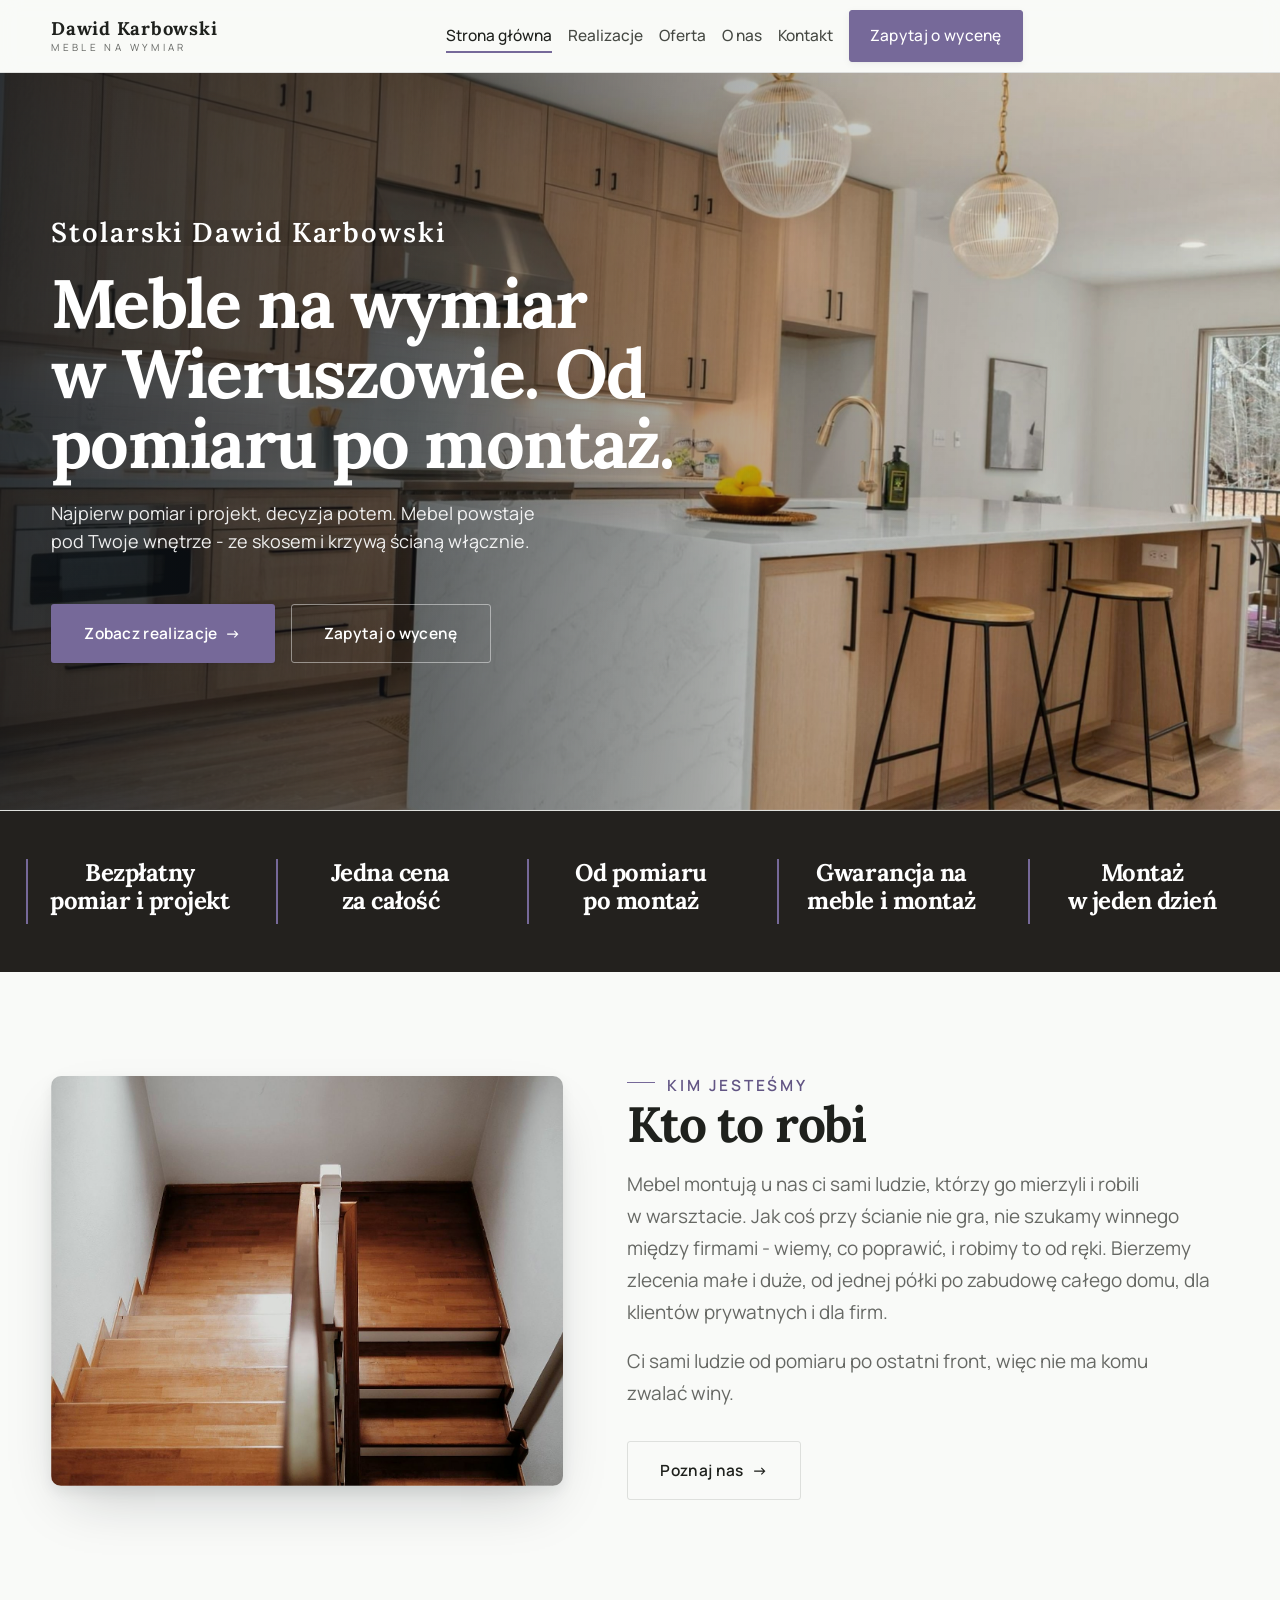
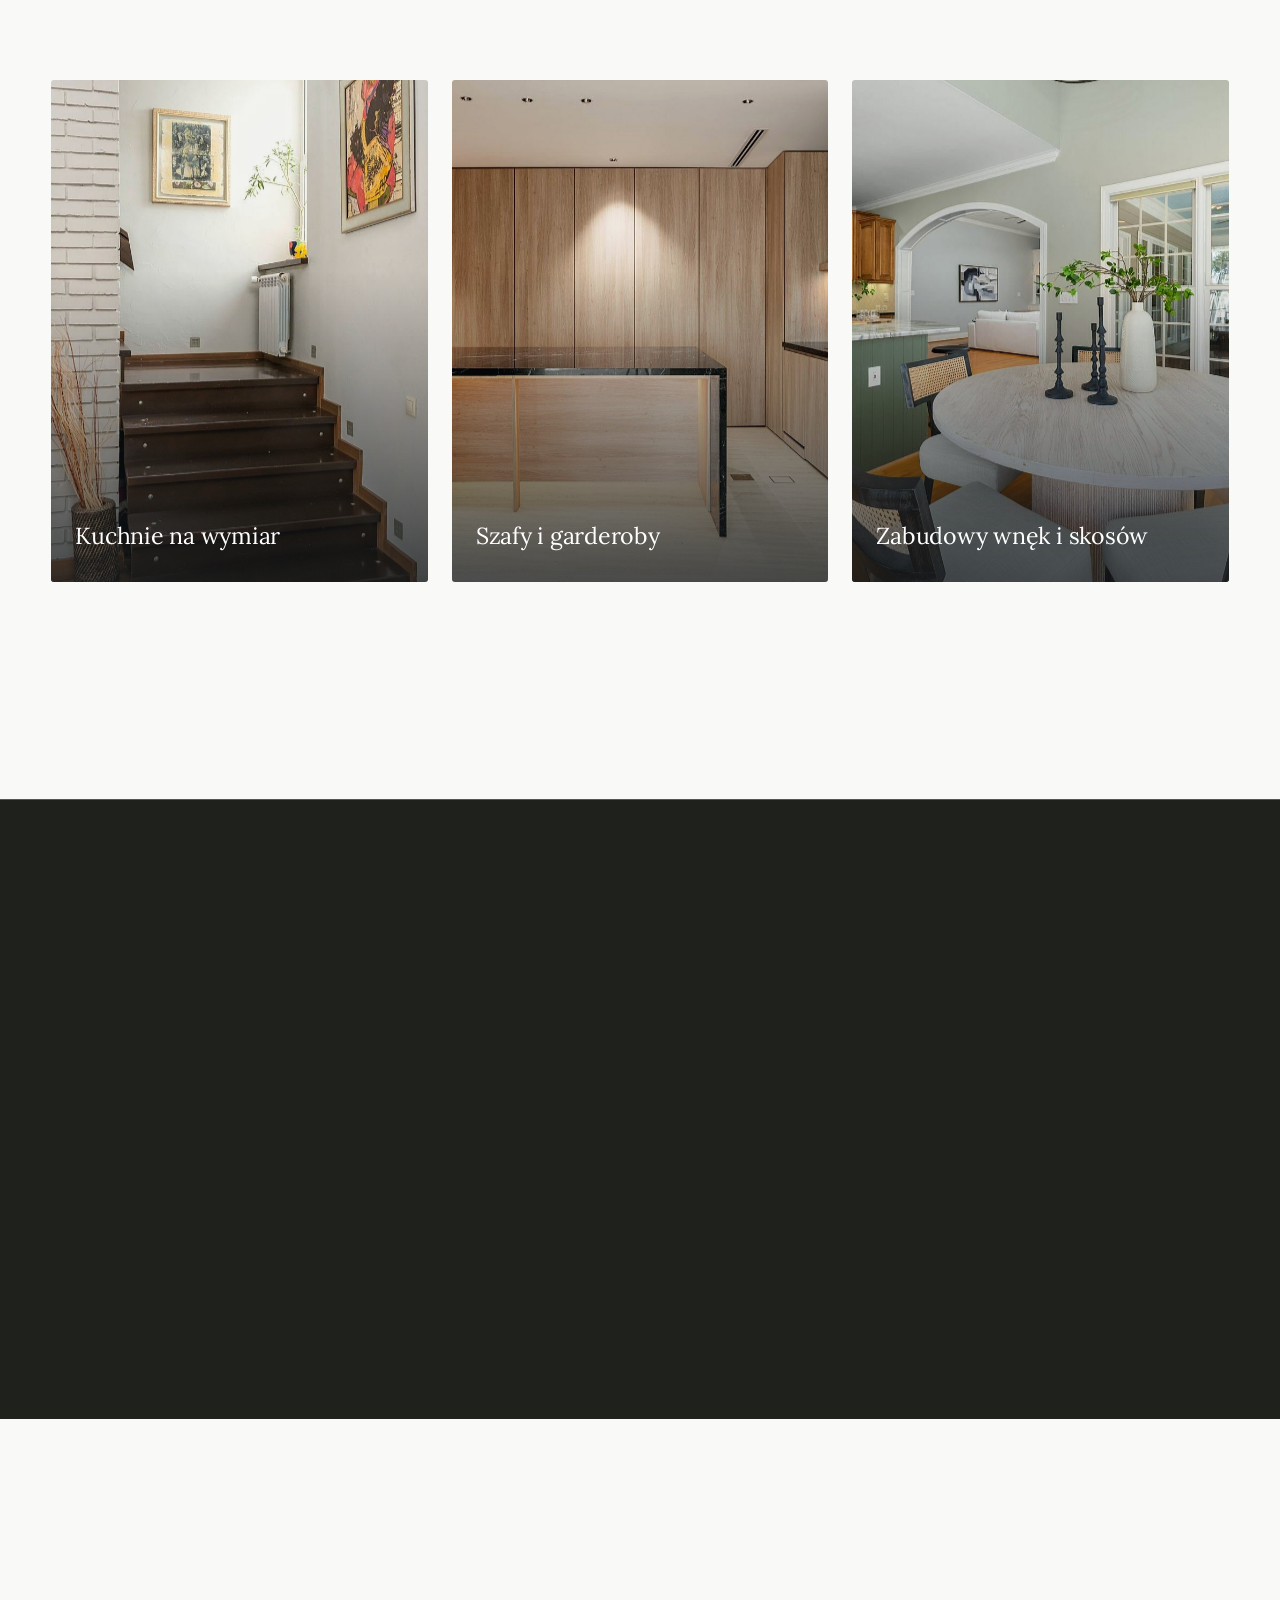
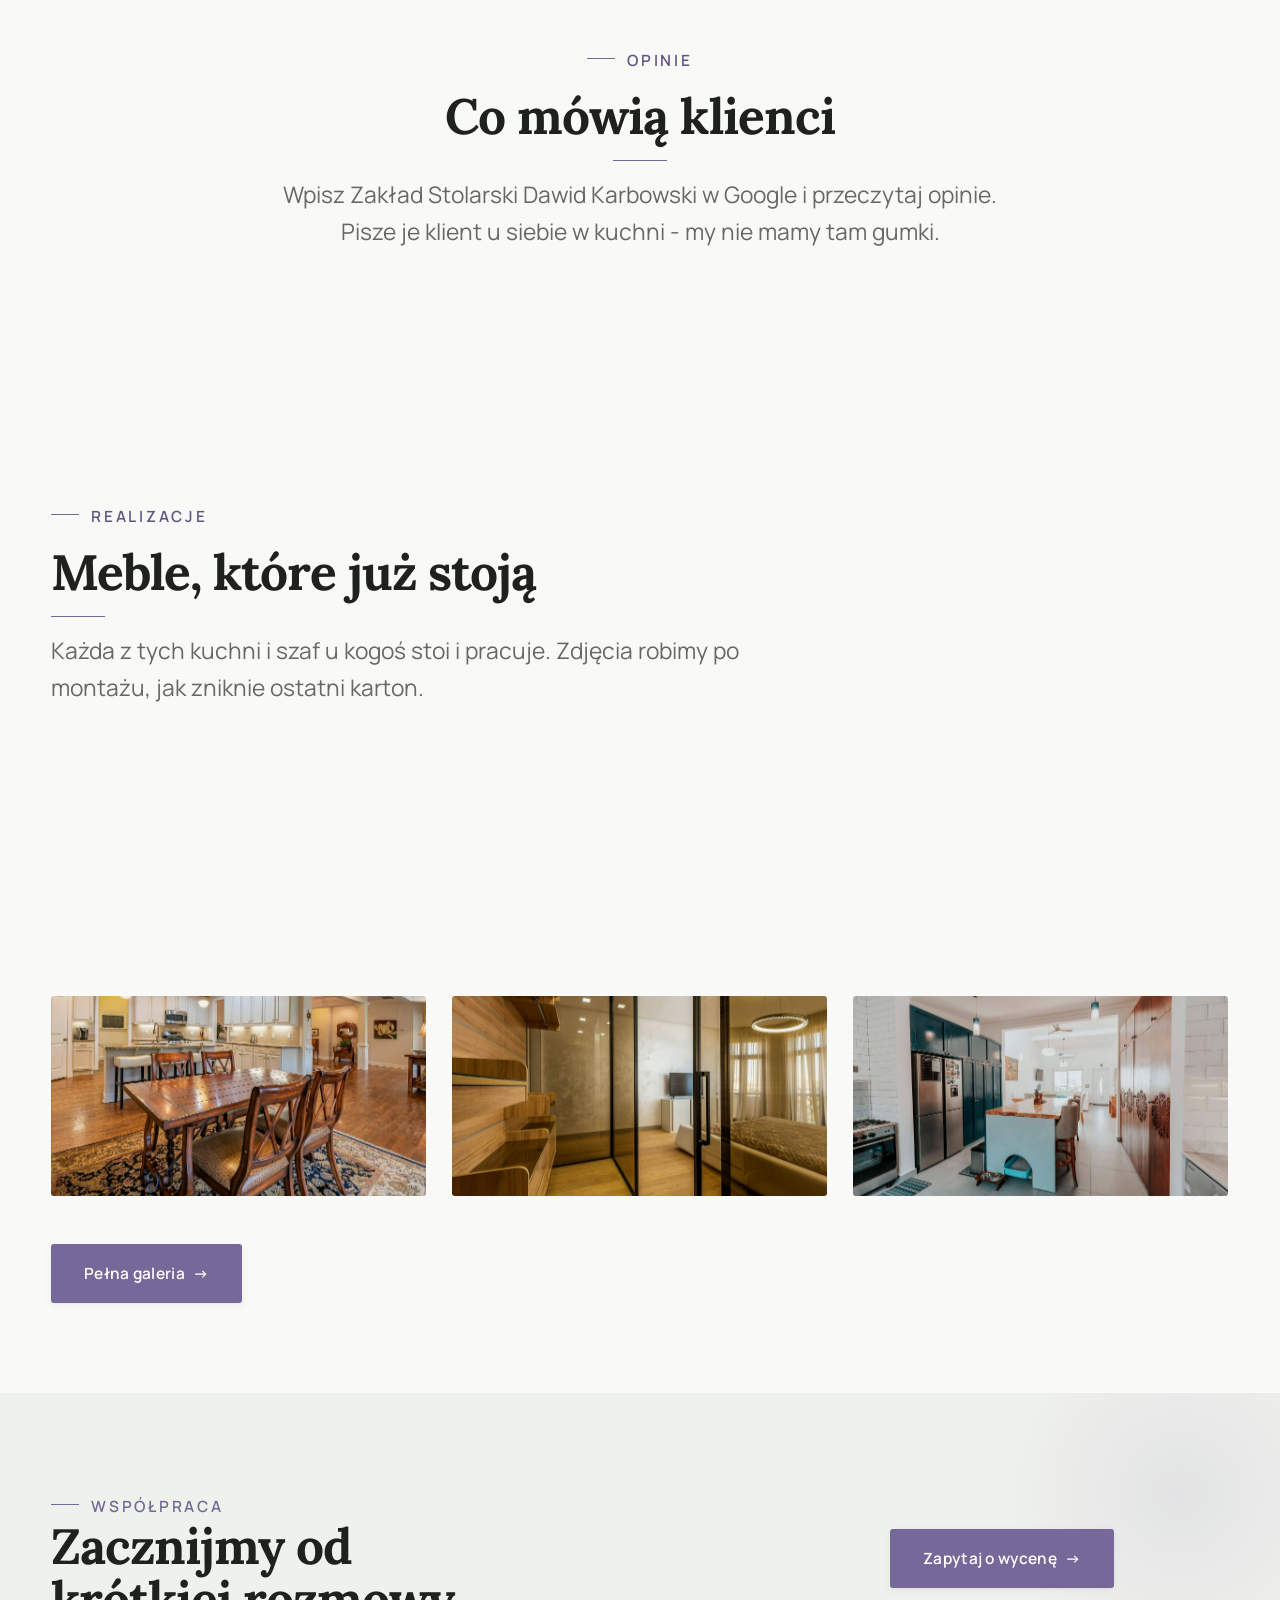
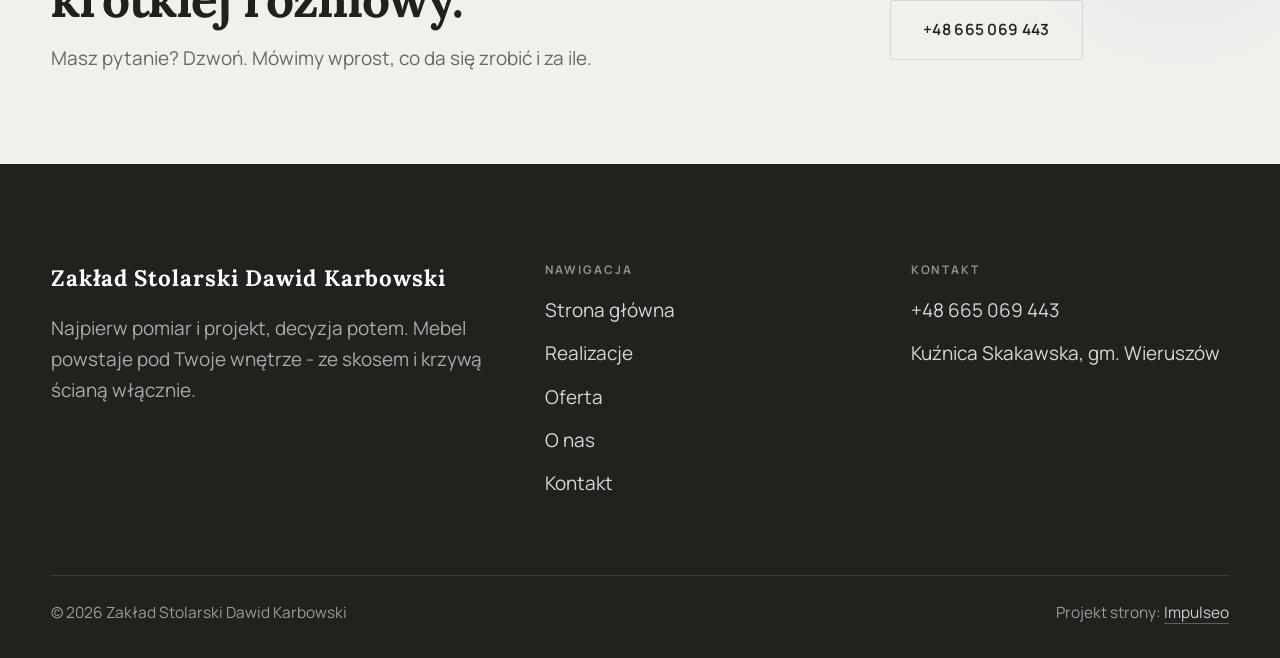
==== commit 9c75d472: "deploy: znacznik wersji 0f79d3a3b8cd" ====
--- a/index.html
+++ b/index.html
@@ -22,6 +22,7 @@
 <link rel="preconnect" href="https://fonts.gstatic.com" crossorigin>
 <link href="https://fonts.googleapis.com/css2?family=Lora:wght@500;600;700&family=Manrope:wght@400;500;600&display=swap" rel="stylesheet">
 <link rel="stylesheet" href="assets/styles.css?v=f12e553e">
+<meta name="nb-deploy" content="0f79d3a3b8cd">
 </head>
 <body>
 
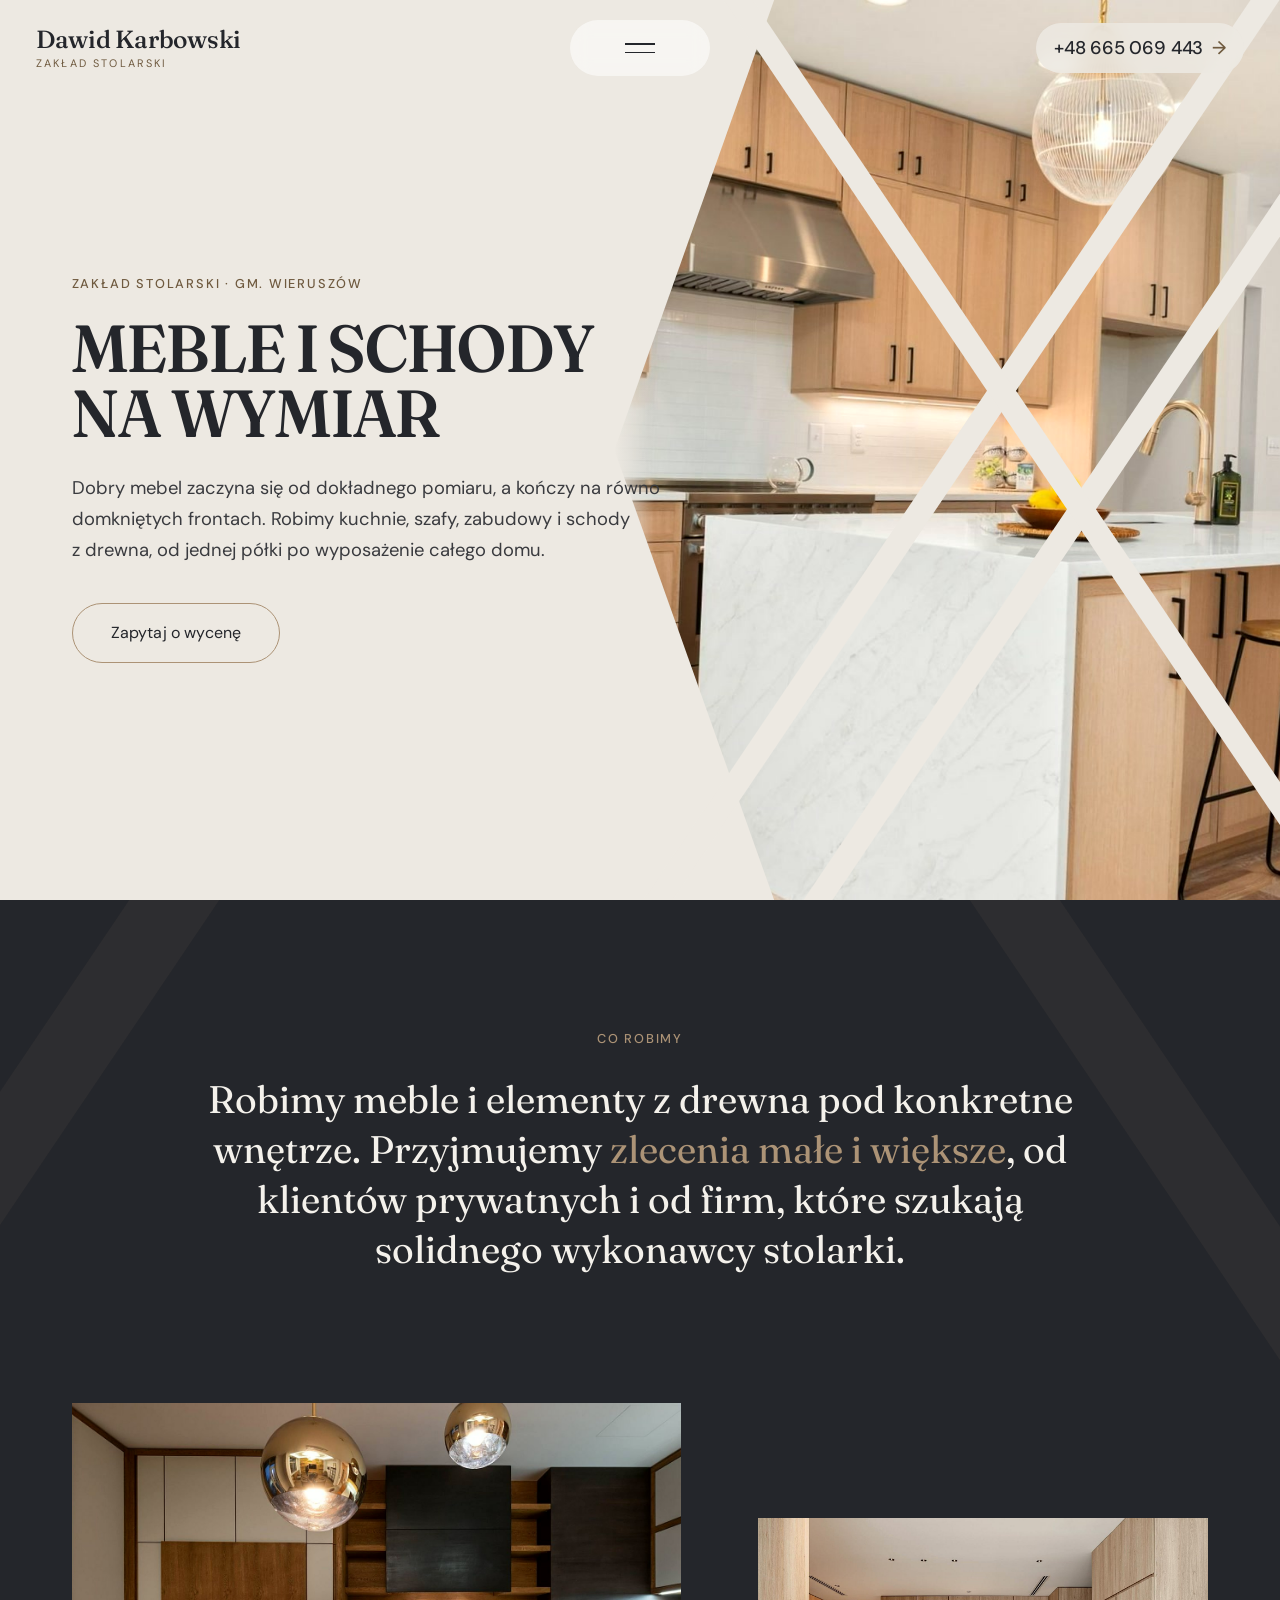
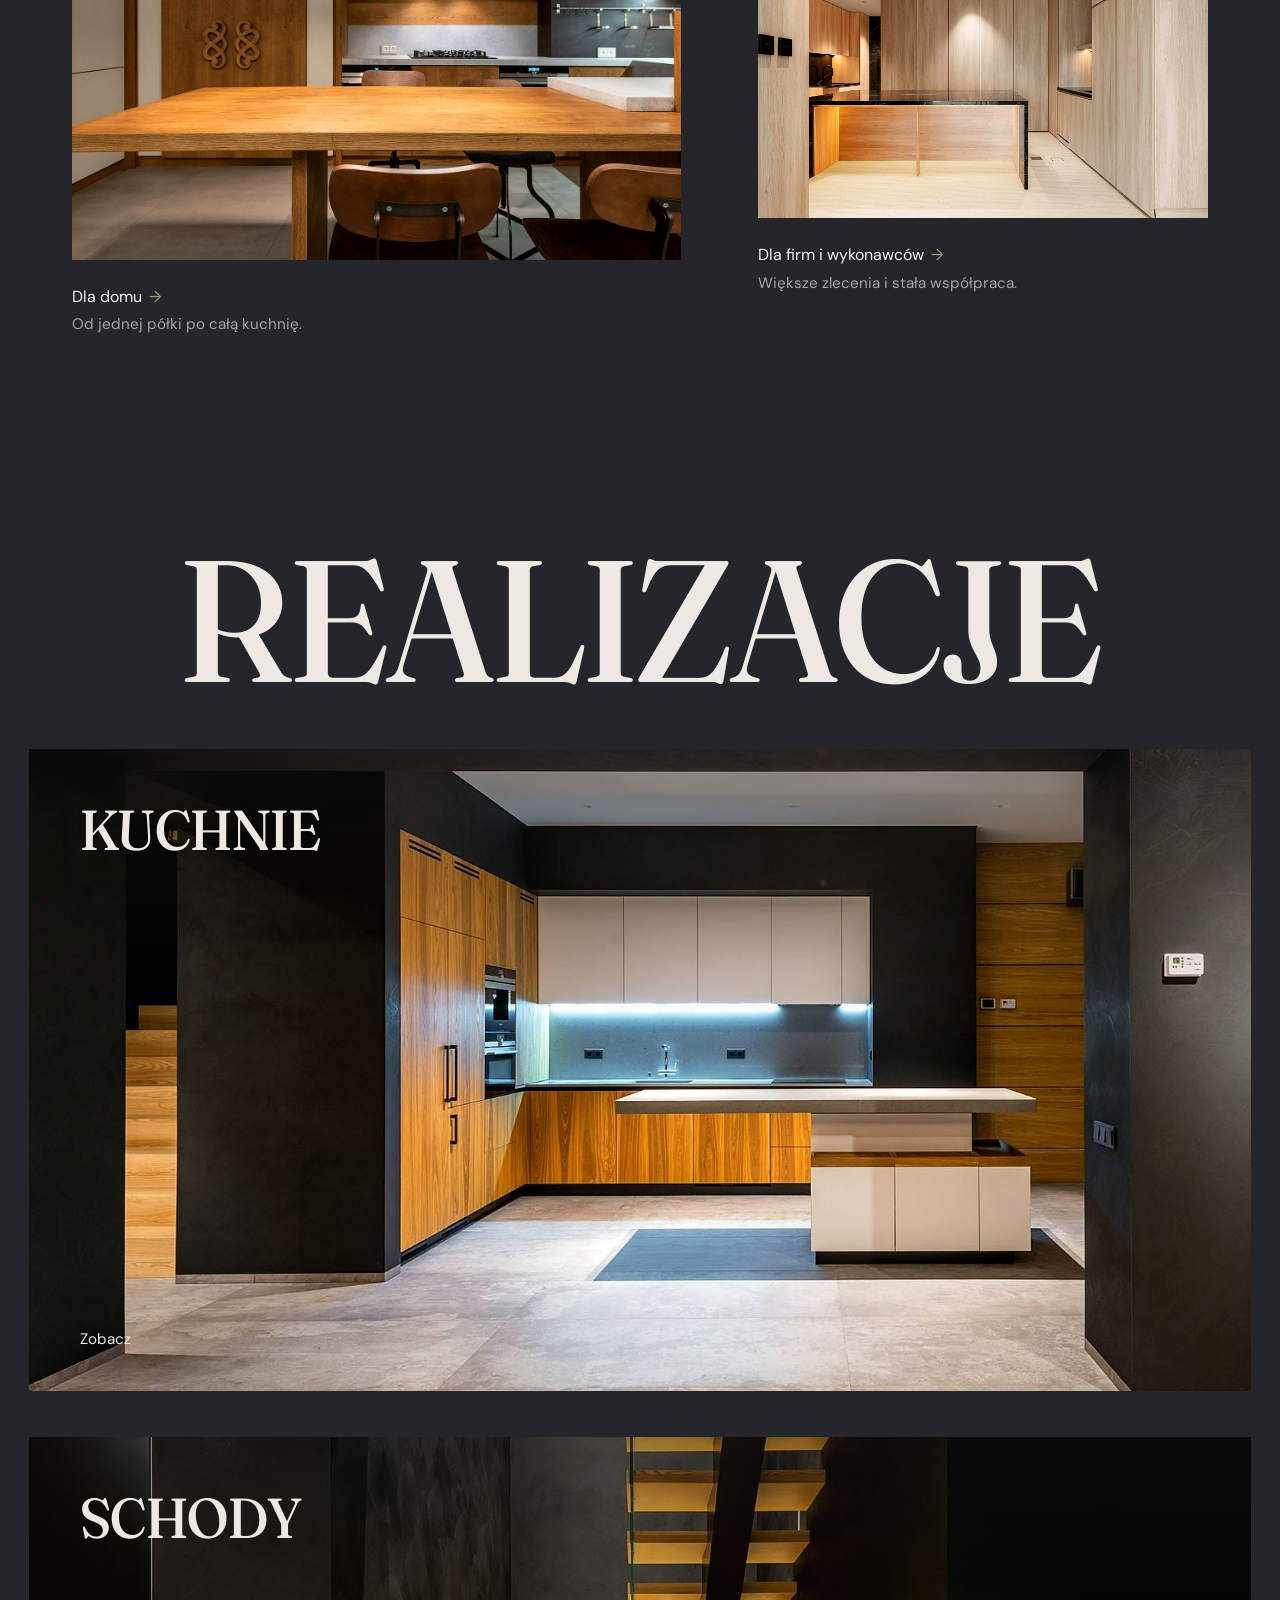
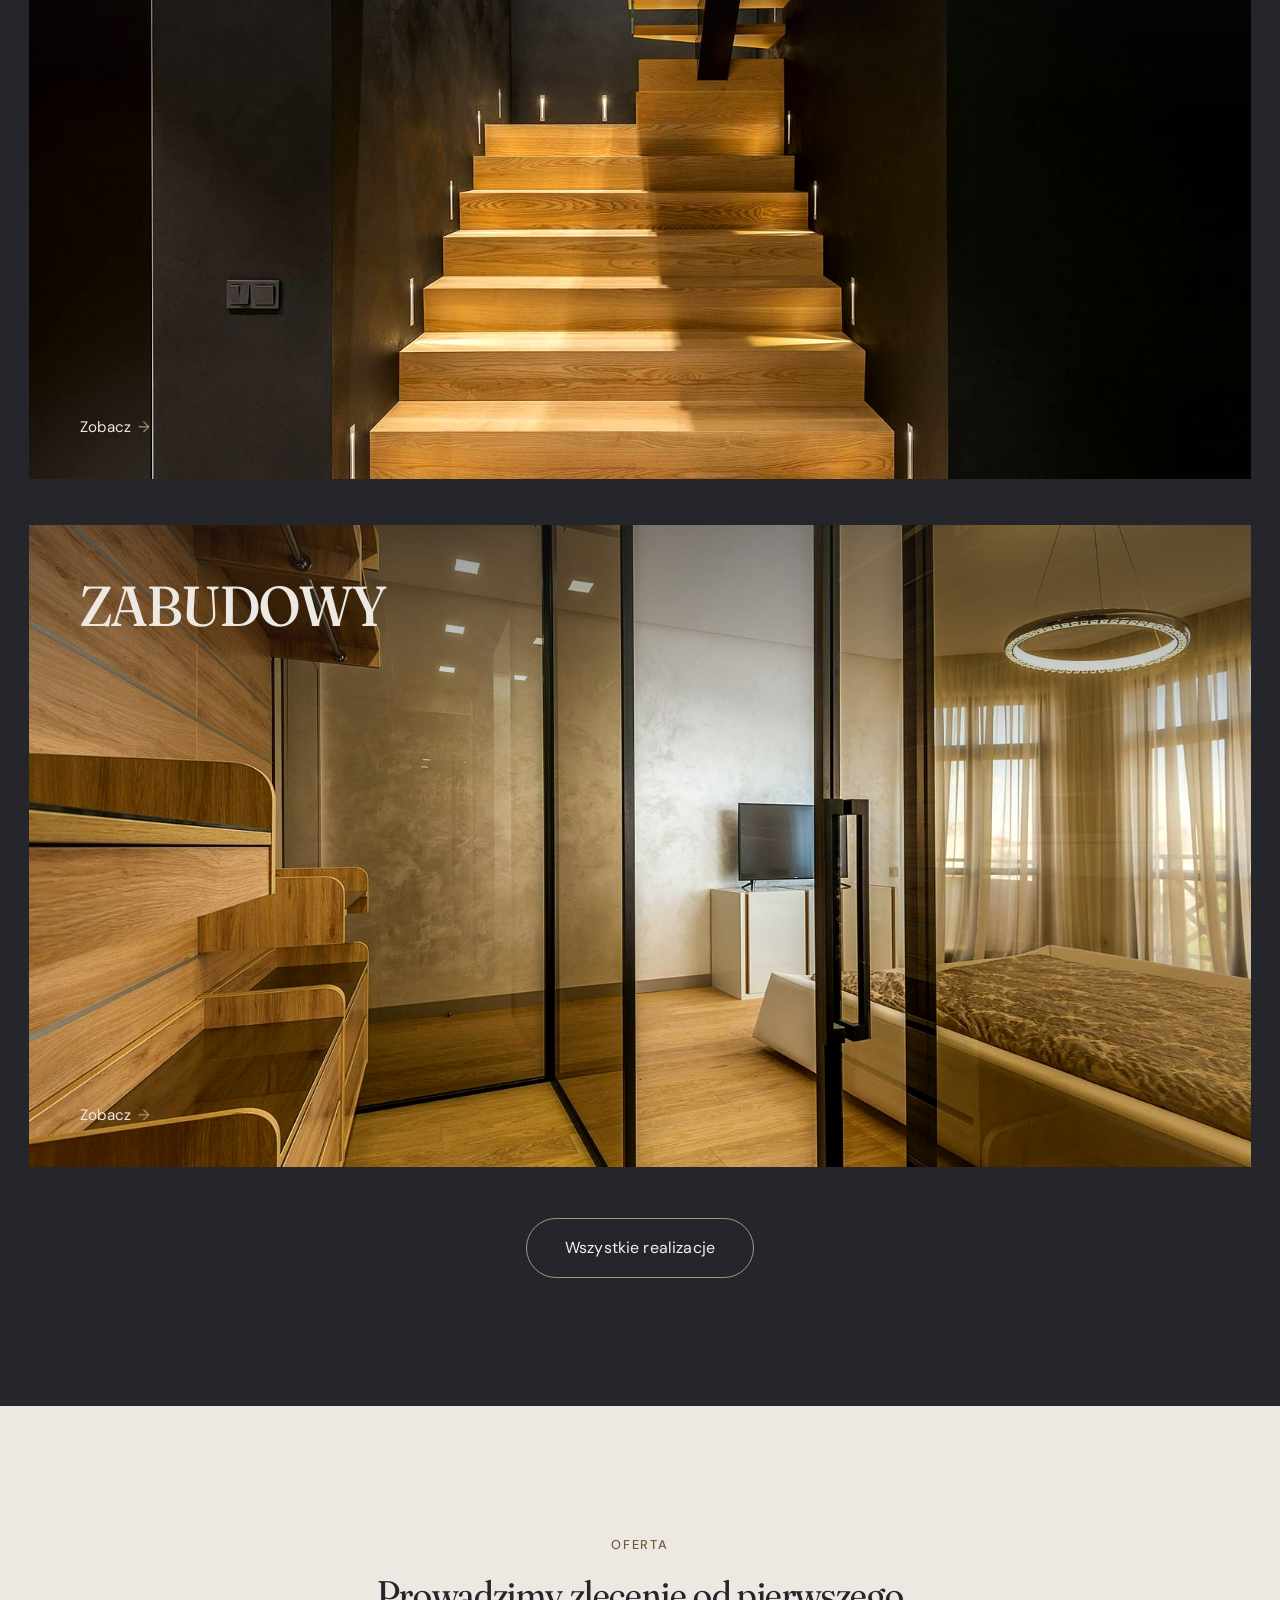
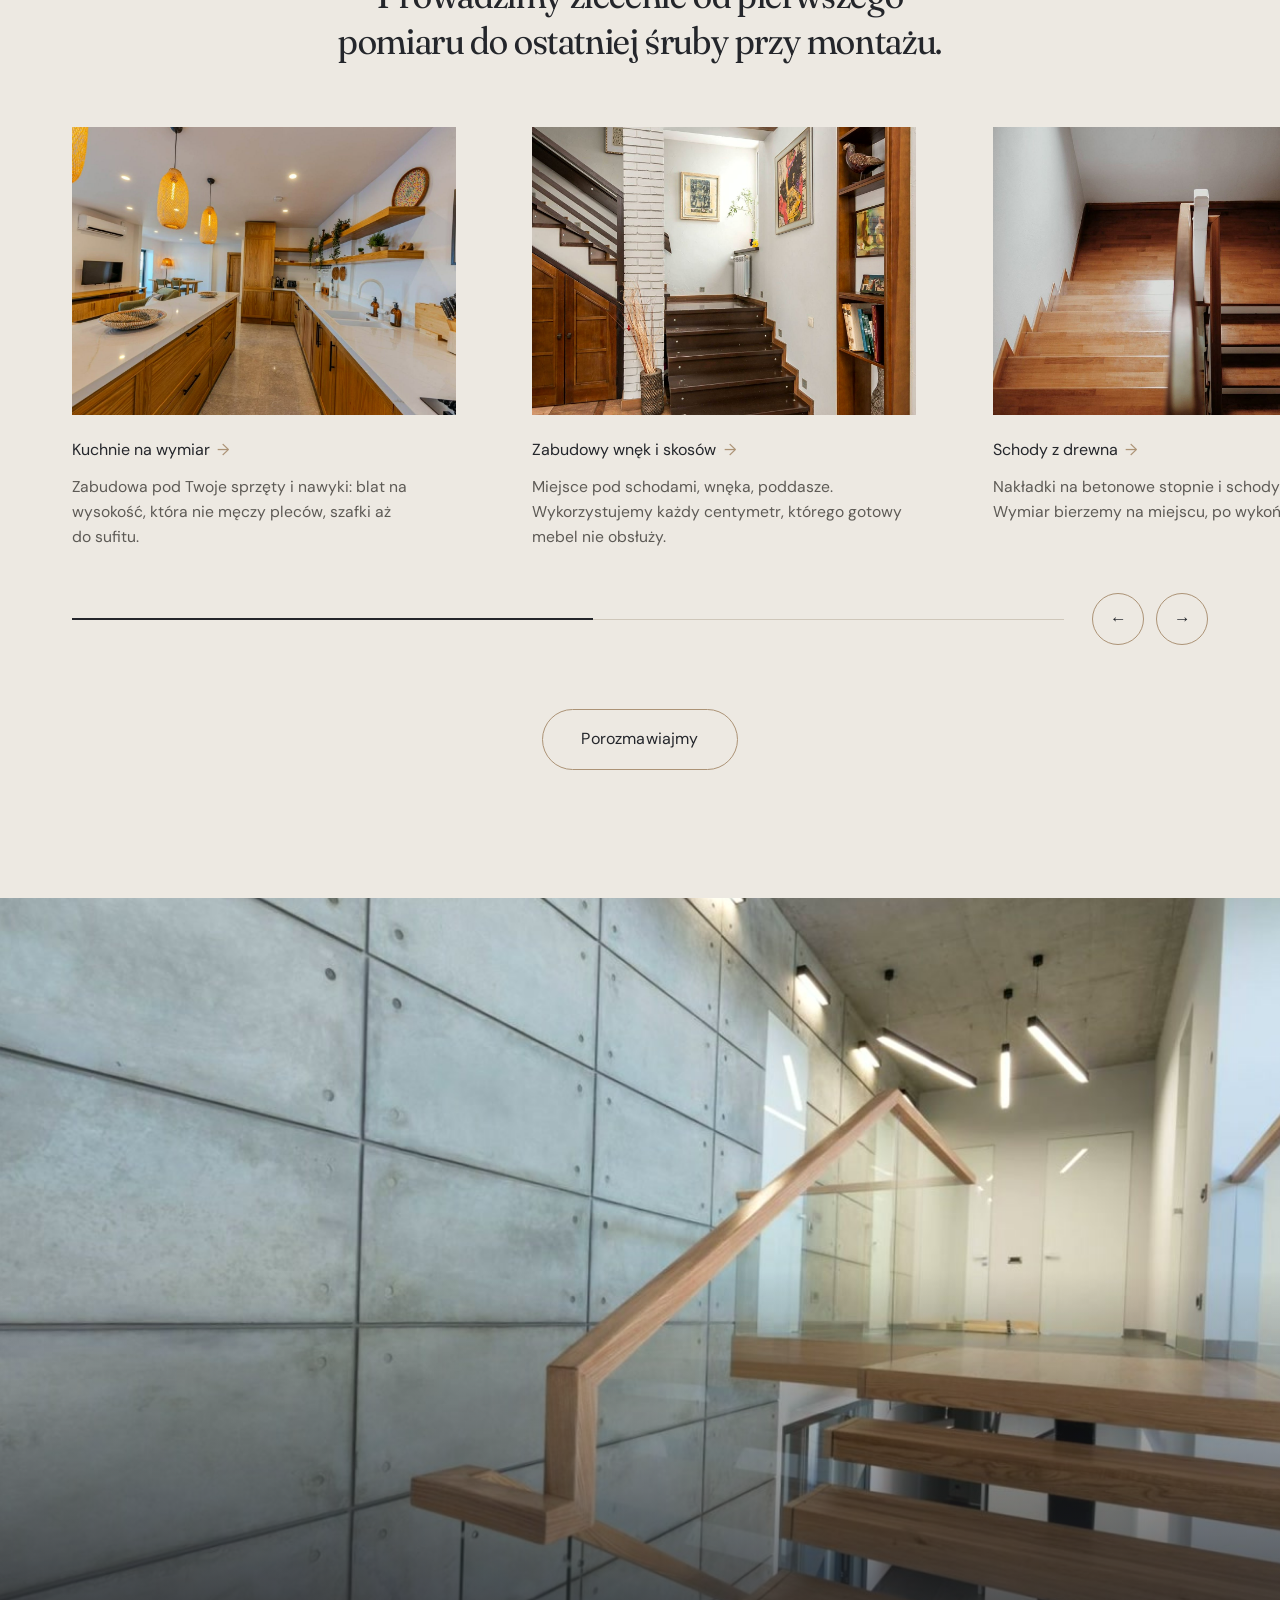
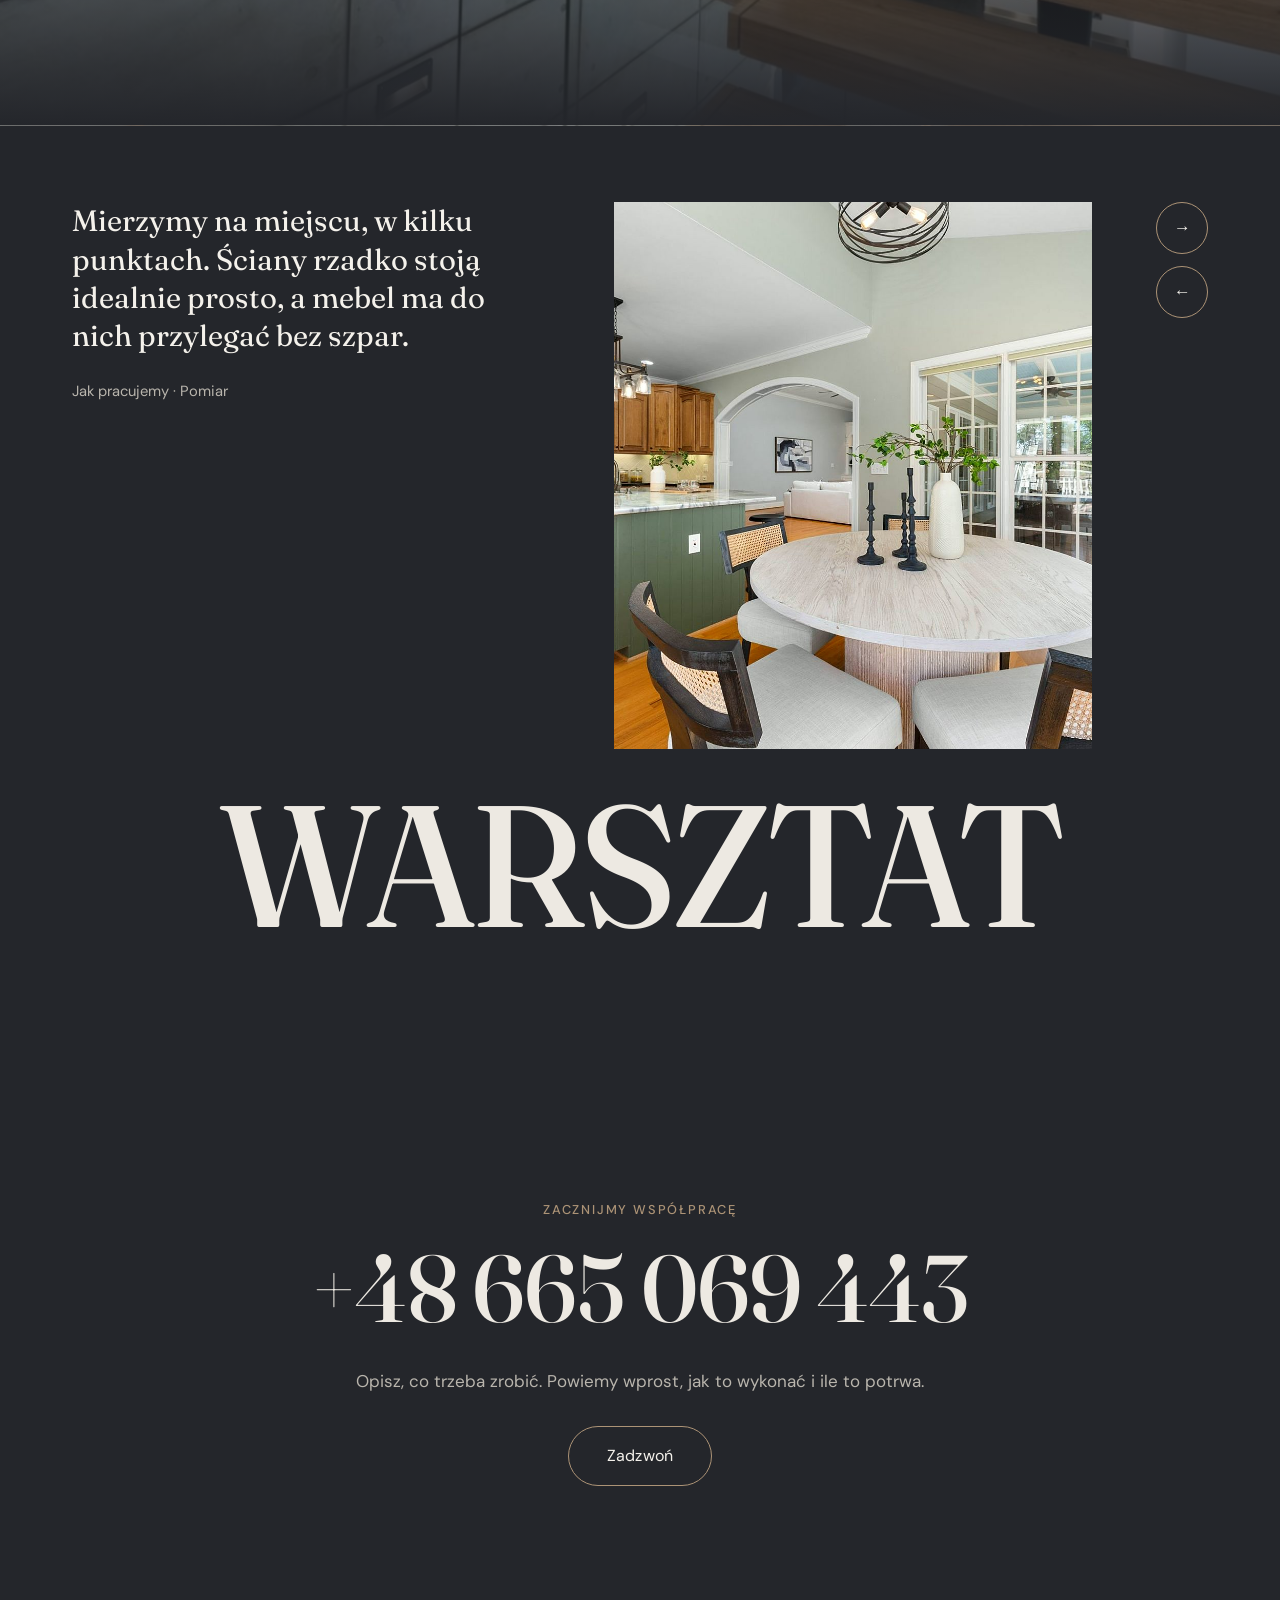
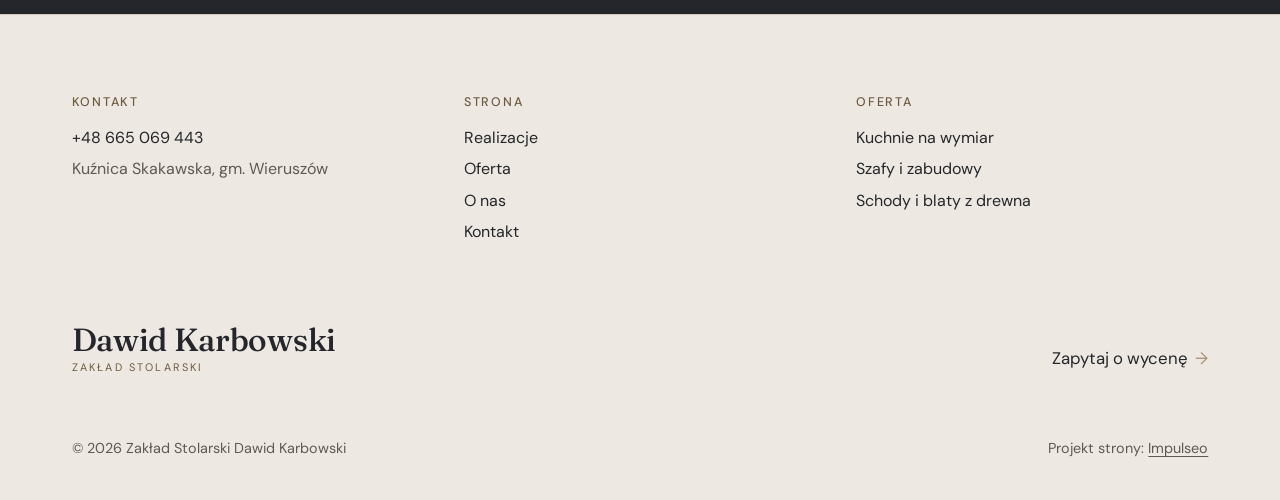
==== commit 3f704d85: "[claude-edit][cmt:ad19f4be-cd08-460e-8732-de48e1ff0a86] układ wg wzorca klindworthroofing.com (hero " ====
--- a/index.html
+++ b/index.html
@@ -2,16 +2,17 @@
 <html lang="pl">
 <head>
 <meta charset="UTF-8">
+<meta name="theme-color" content="#ede9e2">
 <meta name="viewport" content="width=device-width, initial-scale=1.0">
 <title>Zakład Stolarski Dawid Karbowski - meble na wymiar, kuchnie i szafy</title>
-<meta name="description" content="Meble na wymiar w Wieruszowie: kuchnie, szafy i zabudowy pod Twoje wnętrze. Bezpłatny pomiar i projekt, jedna cena, montaż z gwarancją. Zadzwoń: +48 665 069 443.">
+<meta name="description" content="Zakład stolarski z gminy Wieruszów: kuchnie, szafy, zabudowy i schody z drewna na wymiar. Zlecenia małe i większe, dla domu i dla firm. Zadzwoń: +48 665 069 443.">
 <link rel="canonical" href="https://impulseo-pl.github.io/zaklad-stolarski-dawid-karbowski/">
 <meta name="robots" content="noindex, nofollow">
 <meta property="og:type" content="website">
 <meta property="og:locale" content="pl_PL">
 <meta property="og:site_name" content="Zakład Stolarski Dawid Karbowski">
 <meta property="og:title" content="Zakład Stolarski Dawid Karbowski - meble na wymiar, kuchnie i szafy">
-<meta property="og:description" content="Meble na wymiar w Wieruszowie: kuchnie, szafy i zabudowy pod Twoje wnętrze. Bezpłatny pomiar i projekt, jedna cena, montaż z gwarancją. Zadzwoń: +48 665 069 443.">
+<meta property="og:description" content="Zakład stolarski z gminy Wieruszów: kuchnie, szafy, zabudowy i schody z drewna na wymiar. Zlecenia małe i większe, dla domu i dla firm. Zadzwoń: +48 665 069 443.">
 <meta property="og:url" content="https://impulseo-pl.github.io/zaklad-stolarski-dawid-karbowski/">
 <meta property="og:image" content="https://impulseo-pl.github.io/zaklad-stolarski-dawid-karbowski/img/og.jpg">
 <meta property="og:image:width" content="1200">
@@ -20,146 +21,191 @@
 <script type="application/ld+json">{"@context": "https://schema.org", "@type": "HomeAndConstructionBusiness", "name": "Zakład Stolarski Dawid Karbowski", "url": "https://impulseo-pl.github.io/zaklad-stolarski-dawid-karbowski/", "telephone": "+48665069443", "image": "https://impulseo-pl.github.io/zaklad-stolarski-dawid-karbowski/img/og.jpg", "areaServed": "Wieruszów"}</script>
 <link rel="preconnect" href="https://fonts.googleapis.com">
 <link rel="preconnect" href="https://fonts.gstatic.com" crossorigin>
-<link href="https://fonts.googleapis.com/css2?family=Lora:wght@500;600;700&family=Manrope:wght@400;500;600&display=swap" rel="stylesheet">
-<link rel="stylesheet" href="assets/styles.css?v=f12e553e">
+<link href="https://fonts.googleapis.com/css2?family=Fraunces:opsz,wght,SOFT@9..144,400..600,0..100&family=DM+Sans:opsz,wght@9..40,400;9..40,500&display=swap" rel="stylesheet">
+<link rel="stylesheet" href="assets/styles.css?v=20261104">
 <meta name="nb-deploy" content="0f79d3a3b8cd">
 </head>
 <body>
 
 <header class="nav">
   <div class="wrap nav-inner">
-    <a class="brand" href="index.html"><span class="name">Dawid Karbowski</span><span class="sub">Meble na wymiar</span></a>
-    <nav class="nav-links">
-      <a href="index.html" class="active" aria-current="page">Strona główna</a>
-      <a href="realizacje.html">Realizacje</a>
-      <a href="oferta.html">Oferta</a>
-      <a href="o-nas.html">O nas</a>
-      <a href="kontakt.html">Kontakt</a>
-      <a href="kontakt.html" class="btn btn-accent">Zapytaj o wycenę</a>
+    <a class="brand" href="index.html" aria-label="Zakład Stolarski Dawid Karbowski - strona główna"><span class="name">Dawid Karbowski</span><span class="sub">Zakład stolarski</span></a>
+    <button class="nav-toggle" aria-label="Menu" aria-controls="menu"><span></span><span></span></button>
+    <a class="nav-phone" href="tel:+48665069443">+48 665 069 443 <span class="arr" aria-hidden="true">→</span></a>
+    <nav class="nav-links" id="menu" aria-label="Menu główne">
+      <div class="menu-cols">
+        <div class="menu-main">
+          <a href="index.html" aria-current="page">Strona główna</a>
+          <a href="realizacje.html">Realizacje</a>
+          <a href="oferta.html">Oferta</a>
+          <a href="o-nas.html">O&nbsp;nas</a>
+          <a href="kontakt.html">Kontakt</a>
+        </div>
+        <div class="menu-col">
+          <h4>Oferta</h4>
+          <a href="oferta.html">Kuchnie na wymiar</a>
+          <a href="oferta.html">Szafy i&nbsp;garderoby</a>
+          <a href="oferta.html">Zabudowy wnęk i&nbsp;skosów</a>
+          <a href="oferta.html">Meble pokojowe i&nbsp;łazienkowe</a>
+          <a href="oferta.html">Schody i&nbsp;blaty z&nbsp;drewna</a>
+        </div>
+        <div class="menu-col">
+          <h4>Kontakt</h4>
+          <a href="tel:+48665069443">+48 665 069 443</a>
+          <p>Kuźnica Skakawska, gm. Wieruszów</p>
+          <p>Klienci prywatni i&nbsp;firmy</p>
+        </div>
+      </div>
     </nav>
-    <button class="nav-toggle" aria-label="Menu"><span></span><span></span><span></span></button>
   </div>
 </header>
 
 <main>
-<section class="hero-cine">
-  <img src="img/hero.jpg" fetchpriority="high" data-rotate="img/g1.jpg|img/g2.jpg" alt="Zakład Stolarski Dawid Karbowski - Meble na wymiar w Wieruszowie. Od pomiaru po montaż. " width="1802" height="1160">
-  <div class="wrap">
-    <div class="hero-copy">
-      <div class="brandmark bm-s"><span class="bm-line"><span>Stolarski Dawid Karbowski</span></span></div>
-      <h1>Meble na wymiar w Wieruszowie. Od pomiaru po montaż. </h1>
-      <p class="lead">Najpierw pomiar i projekt, decyzja potem. Mebel powstaje pod Twoje wnętrze - ze skosem i krzywą ścianą włącznie.</p>
-      <div class="hero-actions">
-        <a href="realizacje.html" class="btn btn-accent">Zobacz realizacje <span class="arr">→</span></a>
-        <a href="kontakt.html" class="btn btn-ghost btn-on-dark">Zapytaj o wycenę</a>
-      </div>
-    </div>
-  </div>
-</section>
-<section class="strip n-5" style="padding-block:0">
-  <div class="wrap">
-    <div class="item reveal"><div class="k">Bezpłatny pomiar i projekt</div><div class="v"></div></div>
-    <div class="item reveal"><div class="k">Jedna cena za całość</div><div class="v"></div></div>
-    <div class="item reveal"><div class="k">Od pomiaru po montaż</div><div class="v"></div></div>
-    <div class="item reveal"><div class="k">Gwarancja na meble i montaż</div><div class="v"></div></div>
-    <div class="item reveal"><div class="k">Montaż w jeden dzień</div><div class="v"></div></div>
-  </div>
-</section>
-<section>
-  <div class="wrap split">
-    <div class="split-art reveal"><img src="img/g3.jpg" alt="Zakład Stolarski Dawid Karbowski - realizacja" loading="lazy" width="1600" height="1066" decoding="async"></div>
-    <div class="split-copy reveal">
-      <span class="eyebrow">Kim jesteśmy</span>
-      <h2>Kto to robi</h2>
-      <p class="muted">Mebel montują u nas ci sami ludzie, którzy go mierzyli i robili w warsztacie. Jak coś przy ścianie nie gra, nie szukamy winnego między firmami - wiemy, co poprawić, i robimy to od ręki. Bierzemy zlecenia małe i duże, od jednej półki po zabudowę całego domu, dla klientów prywatnych i dla firm.</p>
-      <p class="muted">Ci sami ludzie od pomiaru po ostatni front, więc nie ma komu zwalać winy.</p>
-      <a href="o-nas.html" class="btn btn-ghost">Poznaj nas <span class="arr">→</span></a>
-    </div>
-  </div>
-</section>
-<section class="gateways-band">
-  <div class="wrap">
-    <div class="gateways">
-      <a href="oferta.html" class="gateway reveal"><img src="img/g4.jpg" alt="Kuchnie na wymiar" loading="lazy" width="1600" height="1068" decoding="async"><span class="g-ttl">Kuchnie na wymiar</span></a>
-      <a href="oferta.html" class="gateway reveal"><img src="img/g5.jpg" alt="Szafy i garderoby" loading="lazy" width="1600" height="1066" decoding="async"><span class="g-ttl">Szafy i garderoby</span></a>
-      <a href="oferta.html" class="gateway reveal"><img src="img/g6.jpg" alt="Zabudowy wnęk i skosów" loading="lazy" width="1600" height="1066" decoding="async"><span class="g-ttl">Zabudowy wnęk i skosów</span></a>
-    </div>
-  </div>
-</section>
-<section class="stopklatka" aria-hidden="true">
-  <div class="stk-bg" style="background-image:url(img/g7.jpg)"></div>
-</section>
-<section class="opinie op-fallback">
-  <div class="wrap">
-    <div class="head center reveal">
-      <span class="eyebrow">Opinie</span>
-      <h2>Co mówią klienci</h2>
-      <p>Wpisz Zakład Stolarski Dawid Karbowski w Google i przeczytaj opinie. Pisze je klient u siebie w kuchni - my nie mamy tam gumki.</p>
-    </div>
-  </div>
-</section>
-<section>
-  <div class="wrap">
-    <div class="head reveal">
-      <span class="eyebrow">Realizacje</span>
-      <h2>Meble, które już stoją</h2>
-      <p>Każda z tych kuchni i szaf u kogoś stoi i pracuje. Zdjęcia robimy po montażu, jak zniknie ostatni karton.</p>
-    </div>
-    <div class="gallery">
-      <div class="tile t-two3 reveal"><img src="img/g8.jpg" alt="Zakład Stolarski Dawid Karbowski" loading="lazy" width="1534" height="988" decoding="async"></div>
-      <div class="tile t-third reveal"><img src="img/g9.jpg" alt="Zakład Stolarski Dawid Karbowski" loading="lazy" width="1600" height="1068" decoding="async"></div>
-      <div class="tile t-third reveal"><img src="img/g10.jpg" alt="Zakład Stolarski Dawid Karbowski" loading="lazy" width="1600" height="1066" decoding="async"></div>
-      <div class="tile t-third reveal"><img src="img/g11.jpg" alt="Zakład Stolarski Dawid Karbowski" loading="lazy" width="1600" height="1068" decoding="async"></div>
-      <div class="tile t-third reveal"><img src="img/g12.jpg" alt="Zakład Stolarski Dawid Karbowski" loading="lazy" width="1600" height="1067" decoding="async"></div>
-    </div>
-    <div style="margin-top:var(--space-7)" class="reveal"><a href="realizacje.html" class="btn btn-accent">Pełna galeria <span class="arr">→</span></a></div>
-  </div>
-</section>
-<section class="cta">
-  <div class="wrap">
-    <div class="reveal">
-      <span class="eyebrow">Współpraca</span>
-      <h2>Zacznijmy od krótkiej rozmowy.</h2>
-      <p>Masz pytanie? Dzwoń. Mówimy wprost, co da się zrobić i za ile.</p>
-    </div>
-    <div class="cta-actions reveal">
-      <a href="kontakt.html" class="btn btn-light">Zapytaj o wycenę <span class="arr">→</span></a>
-      <a href="tel:+48665069443" class="btn btn-ghost btn-ghost-cta">+48 665 069 443</a>
-    </div>
+<section class="hero-kw">
+  <div class="kw-art"><img src="img/hero.jpg" alt="Zakład Stolarski Dawid Karbowski - kuchnia z drewnianymi frontami i wyspą" fetchpriority="high" width="1802" height="1160" decoding="async"><i class="stripe s1"></i><i class="stripe s2"></i><i class="stripe s3"></i></div>
+  <div class="wrap">
+    <div class="hero-kw-copy reveal">
+      <span class="eyebrow">Zakład stolarski · gm. Wieruszów</span>
+      <h1>Meble i&nbsp;schody na wymiar</h1>
+      <p class="lead">Dobry mebel zaczyna się od dokładnego pomiaru, a&nbsp;kończy na równo domkniętych frontach. Robimy kuchnie, szafy, zabudowy i&nbsp;schody z&nbsp;drewna, od jednej półki po wyposażenie całego domu.</p>
+      <a href="kontakt.html" class="btn">Zapytaj o&nbsp;wycenę</a>
+    </div>
+  </div>
+</section>
+
+<section class="dark sec kw-intro">
+  <div class="wrap center reveal">
+    <span class="eyebrow">Co robimy</span>
+    <p class="big">Robimy meble i&nbsp;elementy z&nbsp;drewna pod konkretne wnętrze. Przyjmujemy <em>zlecenia małe i&nbsp;większe</em>, od klientów prywatnych i&nbsp;od firm, które szukają solidnego wykonawcy stolarki.</p>
+  </div>
+</section>
+
+<section class="dark sec" style="padding-top:0">
+  <div class="wrap kw-duo">
+    <a class="item reveal" href="oferta.html">
+      <div class="ph"><img src="img/g7.jpg" alt="Kuchnia z drewna dla klienta prywatnego" width="1600" height="1068" decoding="async"></div>
+      <div class="cap"><span class="lnk">Dla domu <span class="arr" aria-hidden="true">→</span></span><span class="note">Od jednej półki po całą kuchnię.</span></div>
+    </a>
+    <a class="item reveal" href="kontakt.html">
+      <div class="ph"><img src="img/g5.jpg" alt="Zabudowa z drewna dla firmy" width="1600" height="1066" decoding="async"></div>
+      <div class="cap"><span class="lnk">Dla firm i&nbsp;wykonawców <span class="arr" aria-hidden="true">→</span></span><span class="note">Większe zlecenia i&nbsp;stała współpraca.</span></div>
+    </a>
+  </div>
+</section>
+
+<section class="dark kw-work sec">
+  <h2 class="mega reveal">Realizacje</h2>
+  <div class="wrap">
+    <a class="proj reveal" href="realizacje.html"><div class="ph"><img src="img/about.jpg" alt="Kuchnia na wymiar z drewnianymi frontami" loading="lazy" width="1600" height="1285" decoding="async"></div><h3>Kuchnie</h3><span class="tag">Zobacz <span class="arr" aria-hidden="true">→</span></span></a>
+    <a class="proj reveal" href="realizacje.html"><div class="ph"><img src="img/g9.jpg" alt="Podświetlane schody z drewna" loading="lazy" width="1600" height="1068" decoding="async"></div><h3>Schody</h3><span class="tag">Zobacz <span class="arr" aria-hidden="true">→</span></span></a>
+    <a class="proj reveal" href="realizacje.html"><div class="ph"><img src="img/g11.jpg" alt="Zabudowa z drewna w sypialni" loading="lazy" width="1600" height="1068" decoding="async"></div><h3>Zabudowy</h3><span class="tag">Zobacz <span class="arr" aria-hidden="true">→</span></span></a>
+    <div class="center reveal" style="margin-top:clamp(30px,4vw,56px)"><a class="btn" href="realizacje.html">Wszystkie realizacje</a></div>
+  </div>
+</section>
+
+<section class="beige sec" style="overflow:hidden">
+  <div class="wrap">
+    <div class="kw-svc-head reveal">
+      <span class="eyebrow">Oferta</span>
+      <h2>Prowadzimy zlecenie od pierwszego pomiaru do ostatniej śruby przy montażu.</h2>
+    </div>
+    <div class="car reveal" data-car>
+      <div class="car-track">
+        <a class="car-item" href="oferta.html">
+          <div class="ph"><img src="img/g8.jpg" alt="Kuchnie na wymiar" loading="lazy" width="1534" height="988" decoding="async"></div>
+          <span class="lnk">Kuchnie na wymiar <span class="arr" aria-hidden="true">→</span></span>
+          <p>Zabudowa pod Twoje sprzęty i&nbsp;nawyki: blat na wysokość, która nie męczy pleców, szafki aż do sufitu.</p>
+        </a>
+        <a class="car-item" href="oferta.html">
+          <div class="ph"><img src="img/g4.jpg" alt="Zabudowy wnęk i skosów" loading="lazy" width="1600" height="1068" decoding="async"></div>
+          <span class="lnk">Zabudowy wnęk i&nbsp;skosów <span class="arr" aria-hidden="true">→</span></span>
+          <p>Miejsce pod schodami, wnęka, poddasze. Wykorzystujemy każdy centymetr, którego gotowy mebel nie obsłuży.</p>
+        </a>
+        <a class="car-item" href="oferta.html">
+          <div class="ph"><img src="img/g3.jpg" alt="Schody z drewna" loading="lazy" width="1600" height="1066" decoding="async"></div>
+          <span class="lnk">Schody z&nbsp;drewna <span class="arr" aria-hidden="true">→</span></span>
+          <p>Nakładki na betonowe stopnie i&nbsp;schody od podstaw. Wymiar bierzemy na miejscu, po wykończeniu ścian.</p>
+        </a>
+        <a class="car-item" href="oferta.html">
+          <div class="ph"><img src="img/g10.jpg" alt="Stoły i blaty z litego drewna" loading="lazy" width="1600" height="1066" decoding="async"></div>
+          <span class="lnk">Stoły i&nbsp;blaty z&nbsp;litego drewna <span class="arr" aria-hidden="true">→</span></span>
+          <p>Blat na wyspę, stół do jadalni, parapet. Lite drewno tam, gdzie widzisz je i&nbsp;dotykasz codziennie.</p>
+        </a>
+        <a class="car-item" href="oferta.html">
+          <div class="ph"><img src="img/g14.jpg" alt="Meble pokojowe i łazienkowe" loading="lazy" width="1600" height="1066" decoding="async"></div>
+          <span class="lnk">Meble pokojowe i&nbsp;łazienkowe <span class="arr" aria-hidden="true">→</span></span>
+          <p>Szafka RTV pod jedną ścianę, biurko we wnękę, zabudowa łazienki z&nbsp;płyt odpornych na wilgoć.</p>
+        </a>
+      </div>
+      <div class="car-ui"><div class="car-bar"><i></i></div><div class="car-btns"><button class="car-btn" data-dir="-1" aria-label="Poprzednie">←</button><button class="car-btn" data-dir="1" aria-label="Następne">→</button></div></div>
+    </div>
+    <div class="center" style="margin-top:clamp(40px,5vw,64px)"><a class="btn" href="kontakt.html">Porozmawiajmy</a></div>
+  </div>
+</section>
+
+<section class="stopklatka" aria-hidden="true"><img src="img/g1.jpg" alt="" loading="lazy" width="1534" height="990" decoding="async"></section>
+
+<section class="dark sec kw-say">
+  <div class="wrap">
+    <div class="say reveal" data-say>
+      <div class="say-txt">
+        <div class="say-slide on"><blockquote>Mierzymy na miejscu, w&nbsp;kilku punktach. Ściany rzadko stoją idealnie prosto, a&nbsp;mebel ma do nich przylegać bez szpar.</blockquote><p class="who">Jak pracujemy · Pomiar</p></div>
+        <div class="say-slide"><blockquote>Projekt oglądasz, zanim kupimy materiał. Do warsztatu idzie dopiero wersja, którą zatwierdzisz.</blockquote><p class="who">Jak pracujemy · Projekt</p></div>
+        <div class="say-slide"><blockquote>Montują ci sami ludzie, którzy mierzyli i&nbsp;robili mebel w&nbsp;warsztacie. Jak coś trzeba dopasować, robimy to od ręki.</blockquote><p class="who">Jak pracujemy · Montaż</p></div>
+      </div>
+      <div class="say-img"><img src="img/g6.jpg" alt="Pomiar - Zakład Stolarski Dawid Karbowski" width="1600" height="1066" decoding="async" class="on"><img src="img/g13.jpg" alt="Projekt - Zakład Stolarski Dawid Karbowski" width="1566" height="1038" decoding="async"><img src="img/g12.jpg" alt="Montaż - Zakład Stolarski Dawid Karbowski" width="1600" height="1067" decoding="async"></div>
+      <div class="car-btns"><button class="car-btn" data-dir="1" aria-label="Następne">→</button><button class="car-btn" data-dir="-1" aria-label="Poprzednie">←</button></div>
+    </div>
+    <p class="mega reveal" aria-hidden="true">Warsztat</p>
+  </div>
+</section>
+
+<section class="dark sec kw-call">
+  <div class="wrap reveal">
+    <span class="eyebrow">Zacznijmy współpracę</span>
+    <a class="tel" href="tel:+48665069443">+48 665 069 443</a>
+    <p>Opisz, co trzeba zrobić. Powiemy wprost, jak to wykonać i&nbsp;ile to potrwa.</p>
+    <a class="btn" href="tel:+48665069443">Zadzwoń</a>
   </div>
 </section>
 </main>
 
 <footer>
   <div class="wrap">
-    <div class="foot-grid">
-      <div class="foot-brand">
-        <div class="name">Zakład Stolarski Dawid Karbowski</div>
-        <p>Najpierw pomiar i projekt, decyzja potem. Mebel powstaje pod Twoje wnętrze - ze skosem i krzywą ścianą włącznie.</p>
-      </div>
-      <div class="foot-col">
-        <h4>Nawigacja</h4>
-        <a href="index.html">Strona główna</a>
-        <a href="realizacje.html">Realizacje</a>
-        <a href="oferta.html">Oferta</a>
-        <a href="o-nas.html">O nas</a>
-        <a href="kontakt.html">Kontakt</a>
-      </div>
-      <div class="foot-col">
+    <div class="f-top">
+      <div class="f-col">
         <h4>Kontakt</h4>
         <a href="tel:+48665069443">+48 665 069 443</a>
         <p>Kuźnica Skakawska, gm. Wieruszów</p>
       </div>
-    </div>
-    <div class="foot-bot">
+      <div class="f-col">
+        <h4>Strona</h4>
+        <a href="realizacje.html">Realizacje</a>
+        <a href="oferta.html">Oferta</a>
+        <a href="o-nas.html">O&nbsp;nas</a>
+        <a href="kontakt.html">Kontakt</a>
+      </div>
+      <div class="f-col">
+        <h4>Oferta</h4>
+        <a href="oferta.html">Kuchnie na wymiar</a>
+        <a href="oferta.html">Szafy i&nbsp;zabudowy</a>
+        <a href="oferta.html">Schody i&nbsp;blaty z&nbsp;drewna</a>
+      </div>
+    </div>
+    <div class="f-mid">
+      <a class="brand" href="index.html"><span class="name">Dawid Karbowski</span><span class="sub">Zakład stolarski</span></a>
+      <a class="lnk" href="kontakt.html">Zapytaj o&nbsp;wycenę <span class="arr" aria-hidden="true">→</span></a>
+    </div>
+    <div class="f-bot">
       <span>© 2026 Zakład Stolarski Dawid Karbowski</span>
       <span>Projekt strony: <a class="foot-credit" href="https://impulseo.pl" target="_blank" rel="noopener">Impulseo</a></span>
     </div>
   </div>
 </footer>
-<div class="sticky-reserve"><a class="sr-book" href="kontakt.html">Zapytaj o wycenę</a><a class="sr-call" href="tel:+48665069443" aria-label="Zadzwoń"><svg class="ico-tel" width="16" height="16" viewBox="0 0 24 24" fill="none" aria-hidden="true"><path d="M6.6 10.8a15.5 15.5 0 0 0 6.6 6.6l2.2-2.2a1 1 0 0 1 1-.24 11.4 11.4 0 0 0 3.6.58 1 1 0 0 1 1 1V20a1 1 0 0 1-1 1A17 17 0 0 1 3 4a1 1 0 0 1 1-1h3.5a1 1 0 0 1 1 1c0 1.25.2 2.46.58 3.6a1 1 0 0 1-.25 1l-2.23 2.2Z" fill="currentColor"/></svg></a></div>
+<div class="sticky-reserve"><a class="sr-book" href="kontakt.html">Zapytaj o&nbsp;wycenę</a><a class="sr-call" href="tel:+48665069443" aria-label="Zadzwoń"><svg class="ico-tel" width="16" height="16" viewBox="0 0 24 24" fill="none" aria-hidden="true"><path d="M6.6 10.8a15.5 15.5 0 0 0 6.6 6.6l2.2-2.2a1 1 0 0 1 1-.24 11.4 11.4 0 0 0 3.6.58 1 1 0 0 1 1 1V20a1 1 0 0 1-1 1A17 17 0 0 1 3 4a1 1 0 0 1 1-1h3.5a1 1 0 0 1 1 1c0 1.25.2 2.46.58 3.6a1 1 0 0 1-.25 1l-2.23 2.2Z" fill="currentColor"/></svg></a></div>
 <div class="demo-wazne" data-do="2026-11-10" data-cykl="3" hidden><svg class="dw-ico" width="13" height="13" viewBox="0 0 24 24" fill="none" aria-hidden="true"><circle cx="12" cy="12" r="8.6" stroke="currentColor" stroke-width="1.8"/><path d="M12 7.2V12l3.3 2" stroke="currentColor" stroke-width="1.8" stroke-linecap="round"/></svg><span class="dw-txt"></span></div>
 
-<script src="assets/main.js"></script>
+<script src="assets/main.js?v=20261104"></script>
+<script src="assets/kw.js?v=20261104"></script>
 </body>
 </html>
--- a/assets/styles.css
+++ b/assets/styles.css
@@ -1,1332 +1,337 @@
 /* ============================================================
-   STOLBASZ — premium, architektoniczny B2B fit-out
-   Jasna paleta, zero brązu. System wg premium-web-craft.
-   Projekt strony: Impulseo (impulseo.pl)
+   Zakład Stolarski Dawid Karbowski - układ wg wzorca (Klindworth Roofing), 04.11.2026
+   Beż + grafit + brąz, szeryfowe wielkie nagłówki, ukośny kadr w hero (jodełka).
    ============================================================ */
-
 :root{
-  /* PALETA — jasna, architektoniczna, chłodna */
-  --paper:#F3F1EC;          /* główne tło */
-  --paper-2:#E6E3DB;        /* sekcje alternatywne (chłodny jasny szary) */
-  --paper-3:#E6E3DB;        /* delikatne wypełnienia */
-  --ink:#23211E;            /* tekst główny — chłodny grafit */
-  --ink-soft:#43403A;       /* nagłówki drugorzędne */
-  --muted:#87837A;          /* tekst poboczny */
-  --line:rgba(35,33,30,.12);/* hairline */
-  --accent:#8A6B3C;         /* stonowany petrol-slate — jedyny akcent */
-  --accent-d:#6E5430;
-  --accent-soft:rgba(138,107,60,.10);
-  --dark:#23211E;           /* sekcje ciemne (stopka/CTA) */
-
-  /* HOVER ZDJĘĆ — JEDEN standard dla całego silnika (decyzja K. 04.08.2026, artefakt z wariantami).
-     AKTUALNE (K.+Szymon 09.08.2026, wybór z artefaktu 6 wariantów): zoom 1.05 przy 1.4s -
-     przy tak długim czasie mocniejszy kadr NIE skacze, tylko „oddycha". Poprzedni standard
-     (1.02 / .55s z 04.08) odbierany jako dynamiczny i szybki.
-     Spoczynek lekko przygaszony, ale TYLKO tam, gdzie jest mysz (@media hover:hover) —
-     na telefonie zdjęcia zostają w pełnej jasności. */
-  --img-zoom:1.05;                   /* K.+Szymon 09.08: wariant F z artefaktu porównawczego */
-  --img-rest:brightness(.95) saturate(.99);
-  --img-hot:brightness(1.06) saturate(1.05);
-  --img-dur:1.4s;                    /* K.+Szymon 09.08 (wariant F): powoli = elegancko */
-  --img-ease:cubic-bezier(.16,.84,.44,1);  /* miękki ogon, efekt „oddychania" */
-
-  /* ODSTĘPY — skala 4/8 */
-  --space-1:4px; --space-2:8px; --space-3:12px; --space-4:16px; --space-5:24px;
-  --space-6:32px; --space-7:48px; --space-8:64px; --space-9:96px; --space-10:128px;
-
-  /* TYPOGRAFIA — fluid clamp() (skala podbita 16.07.2026: większe, czytelniejsze litery — uwaga Adama) */
-  --text-sm:clamp(.9rem,.87rem + .12vw,1rem);
-  --text-base:clamp(1.08rem,1.04rem + .18vw,1.2rem);
-  --text-lg:clamp(1.24rem,1.15rem + .34vw,1.44rem);
-  --text-h3:clamp(1.34rem,1.22rem + .55vw,1.66rem);
-  --text-h2:clamp(2.1rem,1.66rem + 2.1vw,3.1rem);
-  --text-h1:clamp(2.9rem,2.1rem + 4vw,5.1rem);
-
-  /* PROMIENIE — architektoniczne, raczej ostre */
-  --r-sm:3px; --r-md:6px; --r-lg:10px;
-
-  /* RUCH */
-  --ease:cubic-bezier(.25,.46,.45,.94); --dur:.24s;
-
-  /* CIENIE — miękkie, warstwowe */
-  --sh-sm:0 1px 2px rgba(16,24,32,.04), 0 2px 8px rgba(16,24,32,.05);
-  --sh-md:0 2px 6px rgba(16,24,32,.05), 0 12px 28px -8px rgba(16,24,32,.12);
-  --sh-lg:0 6px 14px rgba(16,24,32,.07), 0 26px 56px -18px rgba(16,24,32,.22);
-
-  --hairline:1px solid var(--line);
-
-  --font-display:'Lora',serif;
-  --font-body:'Manrope',sans-serif;
-}
-
-*{box-sizing:border-box;margin:0;padding:0}
-html{scroll-behavior:smooth}
-body{
-  font-family:var(--font-body);
-  font-size:var(--text-base);
-  line-height:1.65;
-  color:var(--ink);
-  background:var(--paper);
-  -webkit-font-smoothing:antialiased;
-  text-rendering:optimizeLegibility;
-}
-img{max-width:100%;height:auto;display:block}  /* height:auto = width/height z atrybutów trzyma proporcje (TOP#12) */
+  --ink:#24262b;          /* grafit - ciemne sekcje i tekst */
+  --ink-2:#2c2e34;
+  --paper:#ede9e2;        /* beż - jasne sekcje */
+  --paper-2:#e4ded4;
+  --accent:#ac9376;       /* brąz - na ciemnym tle */
+  --accent-d:#6f5a3f;     /* brąz - drobny tekst na beżu (kontrast > 4,5:1) */
+  --accent-soft:rgba(172,147,118,.18);
+  --cream:#f4f1eb;        /* jasny tekst na grafitowym tle */
+  --muted-l:#5d5a55;      /* tekst pomocniczy na beżu */
+  --muted-d:#b9b5ad;      /* tekst pomocniczy na grafitowym tle */
+  --line:#cfc7ba;
+  --line-d:rgba(237,233,226,.16);
+  --serif:"Fraunces",Georgia,"Times New Roman",serif;
+  --sans:"DM Sans",system-ui,-apple-system,"Segoe UI",Arial,sans-serif;
+  --ease:cubic-bezier(.22,.61,.36,1);
+  --pad:clamp(20px,5.6vw,80px);
+  --nav-h:96px;
+}
+*,*::before,*::after{box-sizing:border-box}
+html{-webkit-text-size-adjust:100%;scroll-behavior:smooth}
+body{margin:0;background:var(--paper);color:var(--ink);font-family:var(--sans);font-size:17px;
+  line-height:1.65;font-weight:400;-webkit-font-smoothing:antialiased;overflow-x:hidden}
+img{max-width:100%;display:block}
 a{color:inherit;text-decoration:none}
-
-.wrap{width:min(92%,1180px);margin-inline:auto}
-section{padding-block:clamp(52px,6.5vw,96px)}
-
-h1,h2,h3{font-family:var(--font-display);font-weight:700;line-height:1.08;letter-spacing:-.02em;color:var(--ink)}
-h1{font-size:var(--text-h1);letter-spacing:-.035em}
-h2{font-size:var(--text-h2);letter-spacing:-.025em}
-h3{font-size:var(--text-h3)}
-/* MIARA — długość wiersza. WCAG 2.2 SC 1.4.8: max 80 znaków; Butterick: 45–90.
-   68ch daje realnie 72–78 znaków polskiego tekstu, czyli z zapasem pod granicą.
-   Wcześniej limit miał TYLKO <p> — <li>, <blockquote> i <dd> nie miały żadnego,
-   i to jedyny powód, dla którego 23 bloki na dwóch oddanych stronach jadą po
-   83–106 znaków w wierszu (pomiar 07.08.2026, bramka `miara`).
-   ⚠️ Listy i definicje ograniczamy TYLKO bez klasy: `ul`/`ol` z klasą to u nas
-   układ (siatki kafli, menu), a nie tekst ciągły — tam miarę wyznacza układ. */
-/* 60ch, nie 68ch (K. 10.08): po zmianie fontów na węższe kroje (DM Sans i spółka)
-   w 68ch mieściło się ~90 znaków - bramka pikselowa słusznie zgłaszała przekroczenie
-   granicy 80. Pomiar na żywej przeglądarce: 60ch = 90 znaków, 53ch = ~78 znaków, czyli normę WCAG 1.4.8. */
-:root{ --miara:53ch }
-p{max-width:min(100%,var(--miara))}
-blockquote,
-ul:not([class])>li, ol:not([class])>li,
-dl:not([class])>dd{max-width:min(100%,var(--miara))}
-
-/* ⚠️ Świadomie BEZ wyjątku `.tile p,.card p,.svc p{max-width:none}`, choć nasuwa się sam:
-   te akapity BYŁY już ograniczone (stare `p{max-width:65ch}`), więc „wyjątek" nie odblokowałby
-   niczego nowego — tylko ROZLUŹNIŁ stan sprzed zmiany na wszystkich demach naraz.
-   `figcaption` żadna z reguł wyżej nie dotyczy, więc też nie potrzebuje zwolnienia. */
-
-/* ŁAMANIE. `balance` wyrównuje długości wierszy w nagłówku, `pretty` pilnuje ostatniego
-   wiersza akapitu, żeby nie został w nim jeden wyraz. Obsługiwane od Chrome 117 /
-   Safari 17.5; starsze przeglądarki po prostu ignorują tę własność.
-   `text-wrap:pretty` nie występowało dotąd ANI RAZ w silniku ani w repo klientów. */
-h1,h2,h3,.lead,.lede{text-wrap:balance}
-p,li,blockquote,dd{text-wrap:pretty}
-
-.eyebrow{
-  font-family:var(--font-body);
-  font-size:var(--text-sm);
-  font-weight:600;
-  letter-spacing:.18em;
-  text-transform:uppercase;
-  color:var(--accent);
-  display:inline-flex;align-items:center;gap:var(--space-3);
-}
-/* flex:none + margin-top = kreska trzyma się PIERWSZEJ linii. Wcześniej align-items:center
-   centrowało ją względem całego bloku i przy zawinięciu (długi kicker typu
-   „…WNĘTRZ · LESZNO · OD 2019") druga linia lądowała z brzydkim wcięciem. */
-.eyebrow{align-items:flex-start}
-.eyebrow>*,.eyebrow{text-wrap:balance}   /* dlugi kicker lamal sie na sierote typu samo „2019" w drugiej linii */
-.eyebrow::before{content:"";width:28px;height:1px;background:var(--accent);display:inline-block;flex:none;margin-top:.62em}
-
-.muted{color:var(--muted)}
-.lead{font-size:var(--text-lg);line-height:1.55;color:var(--ink-soft);max-width:50ch}
-
-/* ---------- BUTTONS ---------- */
-.btn{
-  display:inline-flex;align-items:center;gap:var(--space-2);
-  font-weight:600;font-size:var(--text-sm);letter-spacing:.02em;
-  padding:var(--space-4) var(--space-6);
-  border-radius:var(--r-sm);
-  transition:transform var(--dur) var(--ease),box-shadow var(--dur) var(--ease),background var(--dur) var(--ease);
-  cursor:pointer;border:1px solid transparent;
-}
-.btn-accent{background:var(--accent);color:#fff;box-shadow:var(--sh-sm)}
-.btn-accent:hover{background:var(--accent-d);transform:translateY(-2px);box-shadow:var(--sh-md)}
-.btn-accent:active{transform:translateY(0);box-shadow:var(--sh-sm)}
-.btn-ghost{background:transparent;color:var(--ink);border-color:var(--line)}
-.btn-ghost:hover{border-color:var(--accent);color:var(--accent);transform:translateY(-2px)}
-.btn-light{background:#fff;color:var(--ink);box-shadow:var(--sh-sm)}
-.btn-light:hover{transform:translateY(-2px);box-shadow:var(--sh-md)}
-.btn .arr{transition:transform var(--dur) var(--ease)}
-.btn:hover .arr{transform:translateX(4px)}
-
-/* ---------- NAV ---------- */
-.nav{
-  position:sticky;top:0;z-index:50;
-  background:color-mix(in srgb,var(--paper) 88%,transparent);
-  backdrop-filter:saturate(140%) blur(10px);
-  border-bottom:var(--hairline);
-}
-.nav-inner{display:flex;align-items:center;justify-content:space-between;gap:var(--space-5);height:72px}
-/* ANTY-NACHODZENIE (K. 05.08.2026): długa nazwa firmy + przycisk z pełnym numerem nie mieściły się w pasku
-   i flex ściskał linki PONIŻEJ ich treści - "Kontakt" wchodził na ramkę "Zadzwoń +48 ...". Teraz ustępuje
-   nazwa marki (skrót wielokropkiem), a menu i przycisk nigdy się nie kurczą ani nie zachodzą na siebie. */
-.brand{display:flex;flex-direction:column;line-height:1;min-width:0;flex:0 1 auto}
-.brand .name{font-family:var(--font-display);font-weight:800;font-size:1.35rem;letter-spacing:.04em;white-space:nowrap;overflow:hidden;text-overflow:ellipsis}
-.brand .sub{font-size:.62rem;letter-spacing:.34em;text-transform:uppercase;color:var(--muted);margin-top:5px;white-space:nowrap;overflow:hidden;text-overflow:ellipsis}
-.nav-links{display:flex;align-items:center;gap:var(--space-6);flex:0 0 auto}
-.nav-links a{font-size:var(--text-sm);font-weight:500;color:var(--ink-soft);position:relative;padding-block:4px;white-space:nowrap;transition:color var(--dur) var(--ease)}
-.nav-links a::after{content:"";position:absolute;left:0;bottom:0;width:0;height:1.5px;background:var(--accent);transition:width var(--dur) var(--ease)}
-.nav-links a:hover,.nav-links a.active{color:var(--ink)}
-.nav-links a:hover::after,.nav-links a.active::after{width:100%}
-.nav-links .btn{padding:var(--space-2) var(--space-5)}
-/* przyciski w nav: właściwy kolor (przebij .nav-links a) + bez podkreślenia */
-.nav-links a.btn-accent{color:#fff}
-.nav-links a.btn-ghost,.nav-links a.btn-light{color:var(--ink)}
-/* CTA w pasku: NIE podkreślenie spod linków menu, ale ten sam przelatujący błysk,
-   co na wszystkich innych przyciskach (zgłoszenie K. 13.08.2026 - „na hero jest efekt
-   światła przechodzącego przez przycisk, na navbarze go nie ma, a mają być identyczne").
-   Reguła `.nav-links a::after` jest silniejsza od `.btn::after`, więc trzeba jej
-   geometrię wyzerować i wpisać połysk z nazwy - samo `display:none` gasiło efekt. */
-.nav-links a.btn::after{
-  display:block;content:"";position:absolute;inset:0;z-index:-1;pointer-events:none;
-  width:auto;height:auto;border-radius:inherit;   /* kasuje geometrię podkreślenia (width:0;height:1.5px) */
-  background:linear-gradient(100deg,transparent 32%,rgba(255,255,255,.20) 50%,transparent 68%);
-  translate:-120% 0}
-@media (prefers-reduced-motion:no-preference){
-  .nav-links a.btn:hover::after{translate:120% 0;transition:translate .75s var(--mt-ease,cubic-bezier(.16,.84,.44,1))}
-}
-.nav-toggle{display:none;background:none;border:none;cursor:pointer;flex-direction:column;gap:5px;padding:8px}
-.nav-toggle span{width:24px;height:2px;background:var(--ink);transition:var(--dur)}
-/* Ciasny zakres MIĘDZY menu mobilnym a pełnym pulpitem: zbijamy odstępy i nazwę marki,
-   żeby wszystko zmieściło się naturalnie, zanim w ogóle dojdzie do skracania wielokropkiem. */
-@media(max-width:1280px) and (min-width:921px){
-  .nav-links{gap:var(--space-4)}
-  .nav-links .btn{padding:var(--space-2) var(--space-4)}
-  .brand .name{font-size:1.15rem}
-}
-
-/* ---------- HERO (split) ---------- */
-.hero{position:relative;overflow:hidden;border-bottom:var(--hairline)}
-.hero-grid{display:grid;grid-template-columns:1.05fr .95fr;gap:clamp(24px,4vw,60px);align-items:center;
-  padding-block:clamp(36px,4.5vw,64px)}
-.hero-copy .eyebrow{margin-bottom:var(--space-5)}
-.hero-copy h1{margin-bottom:var(--space-5)}
-.hero-copy .lead{margin-bottom:var(--space-7)}
-.hero-actions{display:flex;flex-wrap:wrap;gap:var(--space-4)}
-.hero-art{position:relative;aspect-ratio:4/3;border-radius:var(--r-lg);overflow:hidden;box-shadow:var(--sh-lg)}
-.hero-art img{width:100%;height:100%;object-fit:cover}
-.hero-art::after{content:"";position:absolute;inset:0;background:linear-gradient(180deg,transparent 55%,rgba(18,24,28,.28))}
-.hero-badge{position:absolute;left:var(--space-5);bottom:var(--space-5);z-index:2;
-  background:rgba(252,252,251,.94);backdrop-filter:blur(4px);
-  border-radius:var(--r-md);padding:var(--space-4) var(--space-5);box-shadow:var(--sh-md);max-width:78%}
-.hero-badge strong{display:block;font-family:var(--font-display);font-size:1rem;letter-spacing:-.01em}
-.hero-badge span{font-size:var(--text-sm);color:var(--muted)}
-
-/* ---------- HERO duży / kinowy (strona główna) ---------- */
-.hero-cine{position:relative;min-height:clamp(560px,82vh,840px);min-height:clamp(560px,82svh,840px);display:flex;align-items:center;overflow:hidden;border-bottom:var(--hairline)}
-.hero-cine>img{position:absolute;inset:0;width:100%;height:100%;object-fit:cover;z-index:0}
-.hero-cine::after{content:"";position:absolute;inset:0;z-index:1;
-  background:linear-gradient(95deg,rgba(13,18,23,.86) 0%,rgba(13,18,23,.64) 32%,rgba(13,18,23,.24) 62%,rgba(13,18,23,.04) 100%)}
-.hero-cine .wrap{position:relative;z-index:2;padding-block:var(--space-8)}
-.hero-cine .hero-copy{max-width:660px}
-.hero-cine .eyebrow{color:#fff;margin-bottom:var(--space-5)}
-.hero-cine .eyebrow::before{background:#fff}
-.hero-cine h1{color:#fff;margin-bottom:var(--space-5);font-size:clamp(2.9rem,2rem + 4.4vw,5.2rem);text-wrap:balance}
-.hero-cine .lead{color:rgba(255,255,255,.92);max-width:48ch;margin-bottom:var(--space-7)}
-.hero-cine .hero-actions{display:flex;flex-wrap:wrap;gap:var(--space-4)}
-/* NISKIE OKNO (laptop z dokiem i paskami przeglądarki ma ~700-780 px wysokości widoku):
-   H1 do 5.2rem + długi lead nie mieściły się i przyciski wypadały POD krawędź ekranu -
-   klient widział stronę bez ani jednego CTA. Skalujemy w dół, zamiast przycinać treść. */
-@media(min-width:821px) and (max-height:820px){
-  .hero-cine{min-height:clamp(520px,94svh,780px)}
-  .hero-cine .wrap{padding-block:var(--space-6)}
-  .hero-cine h1{font-size:clamp(2.2rem,1.5rem + 2.6vw,3.6rem);margin-bottom:var(--space-4)}
-  .hero-cine .eyebrow{margin-bottom:var(--space-4)}
-  .hero-cine .lead{margin-bottom:var(--space-5);max-width:44ch}
-}
-@media(max-width:680px){
-  .hero-cine{min-height:clamp(520px,76vh,640px);min-height:clamp(520px,76svh,640px);align-items:flex-end}
-  .hero-cine::after{background:linear-gradient(0deg,rgba(13,18,23,.9) 6%,rgba(13,18,23,.45) 55%,rgba(13,18,23,.25) 100%)}
-  .hero-cine .wrap{padding-bottom:var(--space-9)}
-  /* TELEFON (~90% oglądających): lead potrafił zająć 8 linii i zepchnąć CTA poza pierwszy ekran.
-     Zwężamy interlinię i skalę - treści nie ucinamy, bo to ona sprzedaje. */
-  .hero-cine .lead{font-size:.98rem;line-height:1.5;margin-bottom:var(--space-5)}
-  .hero-cine .eyebrow{font-size:.72rem;letter-spacing:.13em;margin-bottom:var(--space-4)}
-  .hero-cine .eyebrow::before{width:20px}
-  .hero-cine h1{margin-bottom:var(--space-4)}
-}
-
-/* full-bleed hero variant (podstrony) */
-.pagehead{position:relative;min-height:46vh;min-height:46svh;display:flex;align-items:flex-end;overflow:hidden;border-bottom:var(--hairline)}
-.pagehead img{position:absolute;inset:0;width:100%;height:100%;object-fit:cover}
-/* 10.08.2026 (decyzja K.): mocniejsze przyciemnienie + cień pod tekstem. Bramka mierzyła na
-   nagłówkach podstron 3,38-3,43:1 przy wymaganych 4,5 — jasne zdjęcie (hala, śnieg, niebo)
-   podchodziło pod biały tekst. Zdjęcia klientów są różne, więc kontrast musi dawać WARSTWA,
-   a nie szczęśliwy dobór kadru. */
-.pagehead::after{content:"";position:absolute;inset:0;background:linear-gradient(180deg,rgba(18,24,28,.40),rgba(18,24,28,.76))}
-.pagehead .wrap{position:relative;z-index:2;padding-block:var(--space-9);color:#fff}
-.pagehead h1{color:#fff;max-width:18ch;text-shadow:0 2px 16px rgba(0,0,0,.55)}
-.pagehead .eyebrow{color:#fff}
-.pagehead .eyebrow::before{background:#fff}
-.pagehead p{color:rgba(255,255,255,.92);margin-top:var(--space-4);max-width:54ch;text-shadow:0 1px 12px rgba(0,0,0,.5)}
-
-/* ---------- STRIP (pasek skrótów / liczby) ---------- */
-.strip{background:var(--dark);color:#fff}
-/* PASEK HASEŁ — standard 04.08.2026 (decyzja K.): 5 haseł w JEDNYM rzędzie, tekst WYŚRODKOWANY,
-   węższe marginesy boczne niż reszta strony (pasek ma iść szerzej), równe wysokości kolumn. */
-.strip .wrap{width:min(96%,1440px);display:grid;grid-template-columns:repeat(5,1fr);
-  gap:var(--space-5);padding-block:var(--space-7);align-items:stretch}
-.strip .item .k{font-family:var(--font-display);font-size:clamp(1.05rem,.82rem + .85vw,1.55rem);
-  font-weight:800;letter-spacing:-.02em;color:#fff;line-height:1.18;text-wrap:balance}
-.strip .item .v{font-size:var(--text-sm);color:rgba(255,255,255,.66);margin-top:var(--space-2);line-height:1.4}
-.strip .item{border-left:2px solid var(--accent);padding-inline:var(--space-4);
-  text-align:center;display:flex;flex-direction:column;justify-content:center}
-/* liczba kolumn = liczba haseł, żeby ostatnie nie zostawało samo w drugim rzędzie.
-   Klasę n-N nadaje multipage.py; domyślnie (bez klasy) pasek jest 5-kolumnowy. */
-.strip.n-2 .wrap{grid-template-columns:repeat(2,1fr)}
-.strip.n-3 .wrap{grid-template-columns:repeat(3,1fr)}
-.strip.n-4 .wrap{grid-template-columns:repeat(4,1fr);gap:var(--space-6)}
-.strip.n-4 .item .k{font-size:clamp(1.3rem,1rem + 1.1vw,2rem)}
-.strip.n-6 .wrap{grid-template-columns:repeat(6,1fr);gap:var(--space-4)}
-.strip.n-6 .item .k{font-size:clamp(.98rem,.8rem + .7vw,1.35rem)}
-/* równe łamanie: zamiast "długa linia + jedno słowo" obie linie zbliżonej długości */
-.strip .item .k{text-wrap:balance}
-
-/* ---------- SECTION HEAD ---------- */
-.head{max-width:48rem;margin-bottom:var(--space-8)}
-.head.center{margin-inline:auto;text-align:center}
-.head .eyebrow{margin-bottom:var(--space-4)}
-.head h2{margin-bottom:var(--space-4)}
-.head p{color:var(--muted);font-size:var(--text-lg);line-height:1.55}
-.head.center p{margin-inline:auto}
-
-/* ---------- INTRO SPLIT ---------- */
-.split{display:grid;grid-template-columns:.92fr 1.08fr;gap:clamp(28px,5vw,80px);align-items:center}
-.split.rev{grid-template-columns:1.08fr .92fr}
-.split.rev .split-art{order:-1}
-.split-art{position:relative;aspect-ratio:5/4;border-radius:var(--r-lg);overflow:hidden;box-shadow:var(--sh-lg)}
-.split-art img{width:100%;height:100%;object-fit:cover}
-.split-copy h2{margin-bottom:var(--space-5)}
-.split-copy p+p{margin-top:var(--space-4)}
-.split-copy .btn{margin-top:var(--space-6)}
-
-/* ---------- SERVICES (zakres) ---------- */
-.svc-grid{display:grid;grid-template-columns:repeat(auto-fit,minmax(280px,1fr));gap:var(--space-5)}
-.svc{background:#fff;border:var(--hairline);border-radius:var(--r-md);padding:var(--space-7) var(--space-6);
-  transition:transform var(--dur) var(--ease),box-shadow var(--dur) var(--ease),border-color var(--dur) var(--ease);
-  position:relative;overflow:hidden}
-.svc::before{content:"";position:absolute;left:0;top:0;width:3px;height:0;background:var(--accent);transition:height var(--dur) var(--ease)}
-.svc:hover{transform:translateY(-4px);box-shadow:var(--sh-md);border-color:transparent}
-.svc:hover::before{height:100%}
-.svc .ic{font-family:var(--font-display);font-size:.8rem;font-weight:700;letter-spacing:.12em;color:var(--accent);margin-bottom:var(--space-4)}
-.svc h3{margin-bottom:var(--space-3);font-size:1.22rem}
-.svc p{color:var(--muted);font-size:var(--text-base);line-height:1.6}
-
-/* big detailed service rows */
-.svc-row{display:grid;grid-template-columns:.8fr 1.2fr;gap:clamp(20px,4vw,60px);align-items:center;padding-block:var(--space-8)}
-.svc-row+.svc-row{border-top:var(--hairline)}
-.svc-row.rev{grid-template-columns:1.2fr .8fr}
-/* Naprzemienny układ wierszy oferty: co drugi wiersz ma zdjęcie po PRAWEJ.
-   Było `order:-1` — martwy kod, bo zdjęcie i tak jest pierwszym dzieckiem w HTML,
-   więc wszystkie wiersze wyglądały identycznie (zdjęcie zawsze z lewej), a `rev`
-   zmieniało tylko szerokość kolumn. Znalezione 29.07.2026 przy różnicowaniu kierunków
-   animacji (pomiar pozycji: art.mid 390/502 przy row.mid 756 — zawsze lewa strona). */
-.svc-row.rev .svc-row-art{order:2}
-.svc-row-art{aspect-ratio:4/3;border-radius:var(--r-md);overflow:hidden;box-shadow:var(--sh-md)}
-.svc-row-art img{width:100%;height:100%;object-fit:cover}
-.svc-row h3{font-size:1.5rem;margin-bottom:var(--space-4)}
-.svc-row .num{font-family:var(--font-display);font-size:.85rem;font-weight:700;letter-spacing:.14em;color:var(--accent);display:block;margin-bottom:var(--space-3)}
-.svc-row ul{list-style:none;margin-top:var(--space-4);display:flex;flex-direction:column;gap:var(--space-2)}
-.svc-row li{position:relative;padding-left:var(--space-5);color:var(--muted);font-size:var(--text-base)}
-.svc-row li::before{content:"";position:absolute;left:0;top:.62em;width:8px;height:1px;background:var(--accent)}
-
-/* ---------- GALLERY (realizacje) ---------- */
-.gallery{display:grid;grid-template-columns:repeat(12,1fr);gap:var(--space-4);grid-auto-rows:200px}
-/* GALERIA MASONRY — pionowe zdjęcia (portrety beauty/wellness) bez przycinania: kolumny, height auto */
-.gallery-masonry{column-count:3;column-gap:var(--space-4)}
-@media(max-width:900px){.gallery-masonry{column-count:2}}
-@media(max-width:560px){.gallery-masonry{column-count:1}}
-.gallery-masonry .m-tile{break-inside:avoid;margin:0 0 var(--space-4);padding:0;position:relative;overflow:hidden;border-radius:var(--r-md);border:1px solid var(--line)}
-.gallery-masonry .m-tile img{width:100%;height:auto;display:block}
-.gallery-masonry .m-tile .cap{position:absolute;left:0;right:0;bottom:0;padding:var(--space-4);color:#fff;background:linear-gradient(0deg,rgba(0,0,0,.55),transparent);font-size:var(--text-sm)}
-.gallery-masonry .m-tile .cap small{display:block;font-weight:400;opacity:.78;letter-spacing:.04em;text-transform:uppercase;font-size:.66rem;margin-top:3px}
-.tile{position:relative;overflow:hidden;border-radius:var(--r-md);box-shadow:var(--sh-sm);
-  transition:transform var(--dur) var(--ease),box-shadow var(--dur) var(--ease)}
-.tile img{width:100%;height:100%;object-fit:cover;
-  transition:transform var(--img-dur) var(--img-ease),filter var(--img-dur) var(--img-ease)}
-.tile:hover{box-shadow:var(--sh-md)}
-.tile .cap{position:absolute;left:0;right:0;bottom:0;padding:var(--space-5) var(--space-4) var(--space-4);
-  /* mocniejszy spad + cien pod tekstem: na JASNYCH zdjeciach klienta (biale fronty, sciany)
-     slaby gradient dawal kontrast ~1.5:1 zamiast wymaganych 3.6:1 (bramka wygladu, 10.08.2026) */
-  background:linear-gradient(transparent 10%,rgba(18,24,28,.55) 40%,rgba(18,24,28,.88) 68%,rgba(18,24,28,.99));color:#fff;
-  text-shadow:0 1px 2px rgba(0,0,0,.85),0 2px 10px rgba(0,0,0,.55);
-  font-size:var(--text-sm);font-weight:600;letter-spacing:.01em;
-  opacity:0;transform:translateY(8px);transition:var(--dur) var(--ease)}
-.tile:hover .cap{opacity:1;transform:translateY(0)}
-.tile .cap small{display:block;font-weight:400;opacity:.78;letter-spacing:.04em;text-transform:uppercase;font-size:.66rem;margin-top:3px}
-/* bento spans */
-.t-wide{grid-column:span 6}
-.t-tall{grid-column:span 6;grid-row:span 2}
-.t-std{grid-column:span 6}
-.t-third{grid-column:span 4}
-.t-two3{grid-column:span 8}
-
-/* ---------- TRUST / WIARYGODNOŚĆ ---------- */
-.trust{background:var(--paper-2)}
-.trust-grid{display:grid;grid-template-columns:repeat(auto-fit,minmax(240px,1fr));gap:var(--space-5);margin-top:var(--space-7)}
-.trust-card{background:#fff;border-radius:var(--r-md);padding:var(--space-7) var(--space-6);box-shadow:var(--sh-sm);border-top:3px solid var(--accent)}
-.trust-card .big{font-family:var(--font-display);font-size:clamp(1.8rem,1.3rem + 1.6vw,2.6rem);font-weight:800;letter-spacing:-.02em;color:var(--ink);line-height:1}
-.trust-card h3{font-size:1.12rem;margin:var(--space-3) 0 var(--space-2)}
-.trust-card p{color:var(--muted);font-size:var(--text-base);line-height:1.55}
-
-/* ---------- CTA band ---------- */
-.cta{background:var(--dark);color:#fff;position:relative;overflow:hidden}
-/* telefon w CTA: na ciemnym tle biały (domyślnie), rodziny z JASNYM tłem CTA
-   nadpisują to u siebie - wcześniej kolor siedział w stylu inline i wygrywał z rodziną. */
-.cta .btn-ghost-cta{color:#fff;border-color:rgba(255,255,255,.3)}
-.cta .wrap{display:grid;grid-template-columns:1.4fr .6fr;gap:var(--space-7);align-items:center;position:relative;z-index:2}
-.cta h2{color:#fff;max-width:20ch}
-.cta p{color:rgba(255,255,255,.74);margin-top:var(--space-4)}
-.cta-actions{display:flex;flex-direction:column;gap:var(--space-3);align-items:flex-start}
-.cta::before{content:"";position:absolute;right:-80px;top:-80px;width:360px;height:360px;border-radius:50%;
-  background:radial-gradient(circle,var(--accent-soft),transparent 70%)}
-
-/* ---------- CONTACT ---------- */
-.contact-grid{display:grid;grid-template-columns:.85fr 1.15fr;gap:clamp(28px,4vw,56px);align-items:start}
-.info-list{display:flex;flex-direction:column;gap:var(--space-2)}
-.info-row{display:flex;gap:var(--space-4);align-items:flex-start;padding-block:var(--space-4);border-bottom:var(--hairline)}
-.info-row .ic{flex:none;width:42px;height:42px;display:grid;place-items:center;border-radius:50%;
-  background:var(--accent-soft);color:var(--accent);font-size:1.05rem}
-.info-row .lbl{font-size:.72rem;letter-spacing:.14em;text-transform:uppercase;color:var(--muted)}
-.info-row .val{font-weight:600;font-size:var(--text-base);margin-top:2px}
-.info-row a.val:hover{color:var(--accent)}
-.map{border:none;border-radius:var(--r-lg);box-shadow:var(--sh-md);width:100%;height:100%;min-height:380px;filter:grayscale(.2) contrast(1.02)}
-.form{background:#fff;border:var(--hairline);border-radius:var(--r-lg);padding:clamp(24px,3vw,40px);box-shadow:var(--sh-sm)}
-.form .fld{margin-bottom:var(--space-5)}
-.form label{display:block;font-size:var(--text-sm);font-weight:600;margin-bottom:var(--space-2)}
-.form input,.form textarea{width:100%;font-family:inherit;font-size:var(--text-base);color:var(--ink);
-  padding:var(--space-4);border:var(--hairline);border-radius:var(--r-sm);background:var(--paper);transition:border-color var(--dur)}
-.form input:focus,.form textarea:focus{outline:none;border-color:var(--accent);background:#fff}
-.form textarea{resize:vertical;min-height:120px}
-.form .note{font-size:var(--text-sm);color:var(--muted);margin-top:var(--space-3)}
-
-/* ---------- FOOTER ---------- */
-footer{background:var(--dark);color:#fff;padding-block:var(--space-9) var(--space-6)}
-.foot-grid{display:grid;grid-template-columns:1.4fr 1fr 1fr;gap:var(--space-7);margin-bottom:var(--space-8)}
-.foot-brand .name{font-family:var(--font-display);font-weight:800;font-size:1.4rem;letter-spacing:.04em}
-.foot-brand p{color:rgba(255,255,255,.62);margin-top:var(--space-4);font-size:var(--text-base);max-width:38ch}
-.foot-col h4{font-size:.74rem;letter-spacing:.16em;text-transform:uppercase;color:rgba(255,255,255,.5);margin-bottom:var(--space-4)}
-.foot-col a,.foot-col p{display:block;color:rgba(255,255,255,.82);font-size:var(--text-base);margin-bottom:var(--space-3)}
-.foot-col a:hover{color:#fff}
-.foot-bot{border-top:1px solid rgba(255,255,255,.12);padding-top:var(--space-5);display:flex;justify-content:space-between;flex-wrap:wrap;gap:var(--space-3);
-  font-size:var(--text-sm);color:rgba(255,255,255,.55)}
-.foot-bot a:hover{color:#fff}
-/* Podpis w stopce = klikalny link do impulseo.pl (31.07.2026). Ma być WIDOCZNIE klikalny,
-   ale nie krzyczeć - stąd sam kolor jaśniejszy + delikatne podkreślenie na najeździe. */
-.foot-bot a.foot-credit{color:rgba(255,255,255,.78);text-decoration:none;border-bottom:1px solid rgba(255,255,255,.28)}
-.foot-bot a.foot-credit:hover{color:#fff;border-bottom-color:#fff}
+h1,h2,h3{font-family:var(--serif);font-weight:500;line-height:1.05;margin:0;letter-spacing:-.01em;
+  text-wrap:balance;font-variation-settings:"opsz" 96,"SOFT" 50}
+p{margin:0;text-wrap:pretty}
+.wrap{width:100%;max-width:1440px;margin:0 auto;padding-inline:var(--pad)}
+.dark{background:var(--ink);color:var(--cream)}
+.beige{background:var(--paper);color:var(--ink)}
+.sec{padding-block:clamp(72px,10vw,150px)}
+.eyebrow{display:block;font-size:.8rem;letter-spacing:.14em;text-transform:uppercase;font-weight:500;color:var(--accent-d)}
+.dark .eyebrow{color:var(--accent)}
+.center{text-align:center}
+
+/* ---------- PRZYCISKI (pigułka z obrysem jak we wzorcu) ---------- */
+.btn{display:inline-flex;align-items:center;gap:.6em;padding:16px 38px;border-radius:999px;
+  border:1px solid var(--accent);color:inherit;font-size:1rem;font-weight:400;letter-spacing:.01em;
+  background:transparent;cursor:pointer;
+  transition:background-color .45s var(--ease),color .45s var(--ease),border-color .45s var(--ease)}
+.btn:hover,.btn:focus-visible{background:var(--accent);color:var(--ink)}
+.lnk{display:inline-flex;align-items:center;gap:.45em;font-size:1rem}
+.lnk .arr,.btn .arr{color:var(--accent);transition:transform .45s var(--ease)}
+.lnk:hover .arr,.btn:hover .arr{transform:translateX(5px)}
+.btn:hover .arr{color:inherit}
+.note{display:block;font-size:.95rem;opacity:.62;margin-top:2px}
+
+/* ---------- NAGŁÓWEK: znak po lewej, pigułka menu na środku, telefon po prawej ---------- */
+.nav{position:absolute;top:0;left:0;right:0;z-index:60;height:var(--nav-h)}
+.nav-inner{height:100%;display:grid;grid-template-columns:1fr auto 1fr;align-items:center;
+  max-width:none;padding-inline:clamp(20px,2.8vw,40px)}
+.brand{display:flex;flex-direction:column;line-height:1;justify-self:start}
+.brand .name{font-family:var(--serif);font-size:1.55rem;font-weight:500;letter-spacing:-.01em}
+.brand .sub{font-size:.68rem;letter-spacing:.2em;text-transform:uppercase;color:var(--accent-d);margin-top:6px}
+.nav-toggle{justify-self:center;width:140px;height:56px;border-radius:999px;border:0;cursor:pointer;
+  background:rgba(255,255,255,.55);backdrop-filter:blur(10px);-webkit-backdrop-filter:blur(10px);
+  display:flex;flex-direction:column;align-items:center;justify-content:center;gap:7px;
+  transition:background-color .4s var(--ease)}
+.nav-toggle:hover{background:rgba(255,255,255,.85)}
+.nav-toggle span{display:block;width:30px;height:1.5px;background:var(--ink);transition:transform .4s var(--ease)}
+.nav-toggle[aria-expanded="true"] span:first-child{transform:translateY(4.25px) rotate(45deg)}
+.nav-toggle[aria-expanded="true"] span:last-child{transform:translateY(-4.25px) rotate(-45deg)}
+.nav-phone{justify-self:end;font-weight:500;font-size:1.15rem;letter-spacing:-.01em;display:inline-flex;gap:.5em;align-items:center;background:rgba(237,233,226,.86);padding:10px 18px;border-radius:999px;-webkit-backdrop-filter:blur(8px);backdrop-filter:blur(8px)}
+body:has(.nav-links.open) .nav-phone{background:transparent}
+.nav-phone .arr{color:var(--accent-d);transition:transform .45s var(--ease)}
+.nav-phone:hover .arr{transform:translateX(5px)}
+/* pełnoekranowe menu */
+.nav-links{position:fixed;inset:0;z-index:-1;background:var(--ink);color:var(--cream);
+  padding:calc(var(--nav-h) + 40px) var(--pad) 48px;overflow-y:auto;
+  opacity:0;visibility:hidden;transition:opacity .5s var(--ease),visibility 0s linear .5s}
+.nav-links.open{opacity:1;visibility:visible;transition:opacity .5s var(--ease)}
+body:has(.nav-links.open) .brand,body:has(.nav-links.open) .nav-phone{color:var(--cream)}
+body:has(.nav-links.open) .brand .sub,body:has(.nav-links.open) .nav-phone .arr{color:var(--accent)}
+body:has(.nav-links.open){overflow:hidden}
+.menu-cols{max-width:1440px;margin:0 auto;display:grid;grid-template-columns:1.6fr 1fr 1fr;gap:48px}
+.menu-main a{display:block;font-family:var(--serif);font-size:clamp(2.4rem,5.4vw,4.6rem);line-height:1.12;
+  transition:color .35s var(--ease)}
+.menu-main a:hover,.menu-main a[aria-current]{color:var(--accent)}
+.menu-col h4{margin:0 0 18px;font-size:.8rem;letter-spacing:.14em;text-transform:uppercase;font-weight:500;color:var(--accent)}
+.menu-col a,.menu-col p{display:block;font-size:1.05rem;line-height:1.9;color:var(--cream)}
+.menu-col a:hover{color:var(--accent)}
+.menu-col p{color:var(--muted-d)}
+
+/* ---------- HERO (beż, tekst po lewej, ukośny kadr po prawej) ---------- */
+.hero-kw{position:relative;min-height:min(100svh,1000px);background:var(--paper);overflow:hidden;
+  display:flex;align-items:center}
+.hero-kw .wrap{position:relative;z-index:2;padding-top:var(--nav-h);padding-bottom:60px}
+.hero-kw-copy{max-width:600px}
+.hero-kw h1{font-size:clamp(2.6rem,5.2vw,4.9rem);text-transform:uppercase;line-height:.98;margin:22px 0 26px;font-weight:600}
+.hero-kw .lead{font-size:1.15rem;line-height:1.7;max-width:34em;color:#3a3b3f}
+.hero-kw .btn{margin-top:36px}
+.kw-art{position:absolute;top:0;right:0;bottom:0;width:52%;z-index:1}
+.kw-art img{width:100%;height:100%;object-fit:cover;
+  clip-path:polygon(24% 0,100% 0,100% 100%,24% 100%,0 50%)}
+/* jodełka: beżowe pasy przecinające zdjęcie */
+.kw-art .stripe{position:absolute;top:-5%;bottom:-5%;width:4.4%;background:var(--paper);pointer-events:none}
+.kw-art .s1{left:50%;transform:skewX(-34deg)}
+.kw-art .s2{left:74%;transform:skewX(-34deg)}
+.kw-art .s3{left:62%;transform:skewX(34deg)}
+.kw-art::after{content:"";position:absolute;inset:0;pointer-events:none;
+  background:linear-gradient(90deg,var(--paper) 0,rgba(237,233,226,0) 6%)}
+/* nagłówek podstrony - ten sam układ, niższy */
+.hero-kw.sub{min-height:min(78svh,760px)}
+.hero-kw.sub h1{font-size:clamp(2.3rem,4.6vw,4.2rem)}
+
+/* ---------- CO ROBIMY (grafit, wielki tekst) ---------- */
+.kw-intro{position:relative;overflow:hidden}
+.kw-intro .big{font-family:var(--serif);font-size:clamp(1.6rem,3vw,2.7rem);line-height:1.3;font-weight:400;
+  max-width:24em;margin:26px auto 0;text-align:center;font-variation-settings:"opsz" 48}
+.kw-intro .big em{font-style:normal;color:var(--accent)}
+.kw-intro::before,.kw-intro::after{content:"";position:absolute;top:-20%;bottom:-20%;width:90px;
+  background:rgba(172,147,118,.07);transform:skewX(-34deg);pointer-events:none}
+.kw-intro::before{left:-40px}.kw-intro::after{right:4%;transform:skewX(34deg)}
+
+/* ---------- DWA KAFLE (grafit) ---------- */
+.kw-duo{display:grid;grid-template-columns:1.15fr .85fr;gap:clamp(24px,6vw,110px);align-items:start;padding-top:0}
+.kw-duo .item:nth-child(2){margin-top:clamp(0px,9vw,140px)}
+.kw-duo .item:nth-child(1) .ph{aspect-ratio:4/3}
+.kw-duo .item:nth-child(2) .ph{aspect-ratio:3/2;max-width:460px}
+.ph{overflow:hidden;background:var(--ink-2)}
+.ph img{width:100%;height:100%;object-fit:cover;transition:transform 1.4s var(--ease)}
+a:hover .ph img,.ph:hover img{transform:scale(1.05)}
+.kw-duo .cap{margin-top:22px}
+
+/* ---------- REALIZACJE: wielkie słowo + 3 szerokie kadry ---------- */
+.mega{font-family:var(--serif);font-weight:500;text-transform:uppercase;text-align:center;
+  font-size:clamp(3.4rem,13.5vw,15.5rem);line-height:.9;letter-spacing:-.02em;color:var(--paper);
+  font-variation-settings:"opsz" 144,"SOFT" 30}
+.kw-work{padding-top:clamp(40px,6vw,90px)}
+.kw-work .mega{margin-bottom:clamp(30px,4vw,60px)}
+.proj{display:block;position:relative;margin:0 calc(var(--pad) * -.6) clamp(26px,3.6vw,56px);overflow:hidden}
+.proj .ph{aspect-ratio:16/8.4}
+.proj .ph::after{content:"";position:absolute;inset:0;background:linear-gradient(180deg,rgba(20,21,24,.45) 0,rgba(20,21,24,0) 42%)}
+.proj h3{position:absolute;z-index:2;top:clamp(22px,4vw,64px);left:clamp(22px,4vw,64px);
+  font-size:clamp(2rem,4.4vw,4rem);text-transform:uppercase;color:var(--paper);font-weight:500}
+.proj .tag{position:absolute;z-index:2;bottom:clamp(18px,3vw,40px);left:clamp(22px,4vw,64px);
+  color:var(--paper);font-size:.95rem;display:inline-flex;gap:.5em;align-items:center}
+.proj .tag .arr{color:var(--accent);transition:transform .45s var(--ease)}
+.proj:hover .tag .arr{transform:translateX(6px)}
+
+/* ---------- OFERTA: karuzela (beż) ---------- */
+.kw-svc-head{max-width:640px;margin:0 auto clamp(40px,5vw,70px);text-align:center}
+.kw-svc-head h2{font-size:clamp(1.7rem,3vw,2.6rem);line-height:1.2;font-weight:400;margin-top:16px}
+.car{position:relative}
+.car-track{display:grid;grid-auto-flow:column;grid-auto-columns:clamp(270px,30vw,420px);gap:clamp(22px,6vw,90px);
+  overflow-x:auto;scroll-snap-type:x mandatory;scrollbar-width:none;padding-right:var(--pad);
+  margin-right:calc(var(--pad) * -1)}
+.car-track::-webkit-scrollbar{display:none}
+.car-item{scroll-snap-align:start}
+.car-item .ph{aspect-ratio:4/3}
+.car-item .lnk{margin-top:22px}
+.car-item p{margin-top:10px;color:var(--muted-l);font-size:.98rem;line-height:1.6}
+.car-ui{display:flex;align-items:center;gap:28px;margin-top:44px}
+.car-bar{flex:1;height:1px;background:var(--line);position:relative}
+.car-bar i{position:absolute;left:0;top:-.5px;height:2px;width:30%;background:var(--ink);transition:left .4s var(--ease),width .4s var(--ease)}
+.car-btn{width:52px;height:52px;border-radius:50%;border:1px solid var(--accent);background:transparent;color:inherit;
+  cursor:pointer;font-size:1.05rem;display:inline-flex;align-items:center;justify-content:center;
+  transition:background-color .4s var(--ease),color .4s var(--ease)}
+.car-btn:hover{background:var(--accent);color:var(--ink)}
+.car-btns{display:flex;gap:12px}
+
+/* ---------- PEŁNY KADR (nieruchome zdjęcie w oknie) ---------- */
+.stopklatka{position:relative;height:min(92vh,900px);overflow:hidden;clip-path:inset(0)}
+.stopklatka img{position:absolute;top:-12%;left:0;width:100%;height:124%;object-fit:cover}
+.stopklatka::after{content:"";position:absolute;inset:0;background:linear-gradient(180deg,rgba(36,38,43,0) 45%,var(--ink) 100%)}
+/* parallax sterowany przewijaniem, bez JS i bez position:fixed */
+@supports (animation-timeline: view()){
+  @media (prefers-reduced-motion:no-preference){
+    .stopklatka img{animation:kwPar linear both;animation-timeline:view()}
+    @keyframes kwPar{from{translate:0 -9%}to{translate:0 9%}}
+  }
+}
+
+/* ---------- JAK PRACUJEMY: przewijane cytaty (grafit) ---------- */
+.kw-say{padding-top:clamp(40px,6vw,80px)}
+.say{display:grid;grid-template-columns:1fr 1fr auto;gap:clamp(24px,5vw,90px);align-items:start}
+.say-txt{min-height:280px;position:relative}
+.say-slide{position:absolute;inset:0;opacity:0;visibility:hidden;transition:opacity .7s var(--ease),visibility 0s linear .7s}
+.say-slide.on{position:relative;opacity:1;visibility:visible;transition:opacity .7s var(--ease)}
+.say-slide blockquote{margin:0;font-family:var(--serif);font-size:clamp(1.45rem,2.3vw,2.05rem);line-height:1.3;font-weight:400}
+.say-slide .who{margin-top:24px;font-size:.92rem;color:var(--muted-d)}
+.say-img{aspect-ratio:7/8;position:relative}
+.say-img img{position:absolute;inset:0;width:100%;height:100%;object-fit:cover;opacity:0;transition:opacity .8s var(--ease)}
+.say-img img.on{opacity:1}
+.say .car-btns{flex-direction:column}
+.kw-say .mega{margin-top:clamp(20px,3vw,40px)}
+
+/* ---------- WIELKI TELEFON (grafit) ---------- */
+.kw-call{text-align:center}
+.kw-call .tel{display:block;font-family:var(--serif);font-weight:500;font-size:clamp(2.4rem,7.4vw,6.6rem);
+  line-height:1.05;margin:18px 0 30px;color:var(--paper);letter-spacing:-.01em;white-space:nowrap}
+.kw-call .tel:hover{color:var(--accent)}
+.kw-call p{color:var(--muted-d);max-width:34em;margin:0 auto 30px}
+
+/* ---------- PODSTRONY ---------- */
+.rows .row{display:grid;grid-template-columns:1.05fr .95fr;gap:clamp(28px,6vw,100px);align-items:center;
+  padding-block:clamp(34px,5vw,70px);border-bottom:1px solid var(--line-d)}
+.rows .row:last-child{border-bottom:0}
+.rows .row.rev .ph{order:2}
+.rows .row .ph{aspect-ratio:4/3}
+.rows .no{font-size:.85rem;letter-spacing:.14em;color:var(--accent)}
+.rows h3{font-size:clamp(1.8rem,3vw,2.7rem);margin:12px 0 18px;font-weight:500}
+.rows p{color:var(--muted-d);max-width:34em}
+.steps{display:grid;grid-template-columns:repeat(3,1fr);gap:clamp(22px,4vw,60px);margin-top:clamp(36px,5vw,64px)}
+.step{border-top:1px solid var(--ink);padding-top:24px}
+.step .no{font-size:.85rem;letter-spacing:.14em;color:var(--accent-d)}
+.step h3{font-size:1.6rem;margin:10px 0 12px}
+.step p{color:var(--muted-l)}
+.head2{max-width:680px}
+.head2 h2{font-size:clamp(2rem,3.8vw,3.4rem);margin-top:14px;line-height:1.08}
+.head2 p{margin-top:18px;color:var(--muted-l)}
+.dark .head2 p{color:var(--muted-d)}
+.gal{columns:3 300px;column-gap:clamp(14px,2vw,28px)}
+.gal .ph{break-inside:avoid;margin-bottom:clamp(14px,2vw,28px)}
+.gal .ph img{height:auto}
+.split{display:grid;grid-template-columns:1fr 1fr;gap:clamp(28px,6vw,110px);align-items:center}
+.split .ph{aspect-ratio:4/5}
+.split h2{font-size:clamp(2rem,3.8vw,3.4rem);margin:14px 0 24px}
+.split p{color:var(--muted-d);margin-bottom:16px;max-width:34em}
+.beige .split p{color:var(--muted-l)}
+.contact{display:grid;grid-template-columns:1fr 1fr;gap:clamp(28px,6vw,110px);align-items:start}
+.contact .lbl{font-size:.8rem;letter-spacing:.14em;text-transform:uppercase;color:var(--accent-d);margin-top:30px}
+.contact .val{display:block;font-family:var(--serif);font-size:clamp(1.5rem,2.6vw,2.2rem);margin-top:6px;line-height:1.2}
+.contact .box{background:var(--ink);color:var(--cream);padding:clamp(28px,4vw,56px)}
+.contact .box h3{font-size:clamp(1.7rem,2.6vw,2.3rem)}
+.contact .box p{color:var(--muted-d);margin:14px 0 28px}
+.map{width:100%;height:440px;border:0;display:block;filter:grayscale(.85) contrast(1.05)}
+
+/* ---------- STOPKA (beż) ---------- */
+footer{background:var(--paper);color:var(--ink);padding-block:clamp(56px,6vw,90px) 40px;border-top:1px solid var(--line)}
+.f-top{display:grid;grid-template-columns:1fr 1fr 1fr;gap:40px}
+.f-col a,.f-col p{display:block;line-height:1.95;font-size:1rem}
+.f-col a:hover{color:var(--accent-d)}
+.f-col p{color:var(--muted-l)}
+.f-col h4{margin:0 0 10px;font-size:.78rem;letter-spacing:.14em;text-transform:uppercase;font-weight:500;color:var(--accent-d)}
+.f-mid{display:flex;justify-content:space-between;align-items:end;gap:30px;flex-wrap:wrap;margin-top:clamp(50px,6vw,90px)}
+.f-mid .brand .name{font-size:2rem}
+.f-mid .lnk{font-size:1.05rem}
+.f-bot{display:flex;justify-content:space-between;gap:20px;flex-wrap:wrap;margin-top:clamp(40px,5vw,70px);
+  font-size:.9rem;color:var(--muted-l)}
+.foot-credit{text-decoration:underline;text-underline-offset:3px}
+.foot-credit:hover{color:var(--accent-d)}
 
 /* ---------- REVEAL ---------- */
-.reveal{opacity:0;transform:translateY(22px);transition:opacity .6s var(--ease),transform .6s var(--ease)}
+.reveal{opacity:0;transform:translateY(24px);transition:opacity .9s var(--ease),transform .9s var(--ease)}
 .reveal.in{opacity:1;transform:none}
-
-/* ---------- RESPONSIVE ---------- */
-@media(max-width:920px){
-  .hero-grid,.split,.split.rev,.svc-row,.svc-row.rev,.cta .wrap,.contact-grid,.foot-grid{grid-template-columns:1fr}
-  .split.rev .split-art,.svc-row.rev .svc-row-art{order:0}
-  .hero-art{aspect-ratio:16/10;max-height:420px}
-  .strip .wrap,.strip.n-2 .wrap,.strip.n-3 .wrap,.strip.n-4 .wrap,.strip.n-6 .wrap{grid-template-columns:repeat(2,1fr);gap:var(--space-6)}
-  .strip .item .k,.strip.n-6 .item .k{font-size:clamp(1.3rem,1.1rem + 1vw,2rem)}
-  .gallery{grid-auto-rows:180px}
-  .t-wide,.t-tall,.t-std,.t-third,.t-two3{grid-column:span 6}
-  .t-tall{grid-row:span 1}
-  .cta-actions{flex-direction:row;flex-wrap:wrap}
-  .foot-grid{gap:var(--space-6)}
-}
-@media(max-width:680px){
-  .nav-links{position:fixed;inset:72px 0 auto 0;background:var(--paper);flex-direction:column;align-items:stretch;
-    gap:0;padding:var(--space-4) 6%;border-bottom:var(--hairline);box-shadow:var(--sh-md);
-    transform:translateY(-120%);transition:transform var(--dur) var(--ease)}
-  .nav-links.open{transform:translateY(0)}
-  .nav-links a{padding-block:var(--space-4);border-bottom:var(--hairline)}
-  .nav-links .btn{margin-top:var(--space-3);justify-content:center}
-  .nav-toggle{display:flex}
-  .strip .wrap,.strip.n-2 .wrap,.strip.n-3 .wrap,.strip.n-4 .wrap,.strip.n-6 .wrap{grid-template-columns:1fr}
-  .gallery{grid-template-columns:repeat(6,1fr)}
-  .foot-grid{grid-template-columns:1fr}
-}
-@media(prefers-reduced-motion:reduce){
-  /* audyt 09.08 TOP#14: samo skrócenie duration przy animacji INFINITE = stroboskop
-     (pętla .01ms miga ekranem); iteration-count:1 gasi pętlę naprawdę. Pseudoelementy
-     też - tła hero (gastro/studio) animują ::before/img, blanket na * ich nie łapał. */
-  *,*::before,*::after{animation-duration:.01ms!important;animation-iteration-count:1!important;animation-delay:0s!important;transition:none!important}
-  .reveal{opacity:1!important;transform:none!important}
-  html{scroll-behavior:auto}
-}
-
-/* ============================================================
-   PREMIUM LAYER — destylat deep-researchu branż (anty-AI, spokój).
-   Zmienne STOLBASZ (--accent/--ink/--paper/--line/--dark). Ruch ledwo
-   zauważalny, krzywa cubic-bezier(.16,.84,.44,1); prefers-reduced-motion
-   pokryte blanketem wyżej. Karty hairline zamiast cieni = #1 sygnał „nie-AI".
-   ============================================================ */
-
-/* więcej oddechu między sekcjami (liderzy: 110-130px) */
-section{padding-block:clamp(64px,8vw,128px)}
-
-/* 1) Aksamitny reveal — dłuższa, miękka krzywa zamiast „skoku" */
-.reveal{transition:opacity .9s cubic-bezier(.16,.84,.44,1),transform .9s cubic-bezier(.16,.84,.44,1);will-change:opacity,transform}
-/* stagger TYLKO w galerii (tam pozycja = porządek dzieci) */
-.gallery .reveal:nth-child(2){transition-delay:.07s}
-.gallery .reveal:nth-child(3){transition-delay:.14s}
-.gallery .reveal:nth-child(4){transition-delay:.21s}
-.gallery .reveal:nth-child(5){transition-delay:.28s}
-.gallery .reveal:nth-child(6){transition-delay:.35s}
-
-/* 2) Hero STATYCZNY na .hero-cine — Ken Burns CAŁKIEM WYŁĄCZONY 26.06 (3. zgłoszenie Szymona).
-   GENEZA: animowanie scale na <img> hero z teksturami (cegły/framugi) re-samplinguje obraz
-   klatka po klatce → na części ekranów drobne drganie/shimmer = „heroshot się trzęsie".
-   translateY usunięto wcześniej, scale-only + will-change/GPU NIE wystarczyły do GWARANCJI gładkości.
-   Krzysztof zażądał pewności („make sure, że błąd się nie pojawi") > efekt. Zero animacji = 0% drgania.
-   Delikatny zoom zostaje TYLKO w pełnoekranowych hero gastro/studio (hg-bg/hs-bg — tło, inny
-   mechanizm, chwalone, nigdy nie zgłaszane). NIE wracać do KB na .hero-cine bez realnego testu
-   na sprzęcie klienta — to ryzyko regresji „trzęsienia”. */
-/* BEZPIECZNY "wow" na hero = jednorazowy FADE-IN (opacity), nie zoom.
-   opacity nie dotyka bitmapy → gładkie na KAŻDYM zdjęciu/ekranie/GPU, zero ryzyka migotania.
-   Geometryczny ruch (scale/translate) na .hero-cine jest ZAKAZANY (bramka pilnuje). */
-@keyframes heroFade{from{opacity:0}to{opacity:1}}
-.hero-cine>img{transform:none;animation:heroFade 1.1s ease-out both}
-
-/* 3) Akcentowy hairline pod nagłówkiem sekcji, który „rysuje się" przy wejściu */
-.head h2{position:relative;padding-bottom:18px}
-.head h2::after{content:"";position:absolute;left:0;bottom:0;height:1px;width:0;background:var(--accent);transition:width 1s cubic-bezier(.16,.84,.44,1) .15s}
-.head.center h2::after{left:50%;transform:translateX(-50%)}
-.head.reveal.in h2::after,.head.center.reveal.in h2::after{width:54px}
-
-/* 4) Karty HAIRLINE zamiast cieni/zaokrągleń (najmocniejszy anty-AI detal) */
-.svc{background:transparent;border:1px solid var(--line);border-radius:var(--r-sm);box-shadow:none}
-.svc:hover{box-shadow:none;border-color:var(--accent);transform:translateY(-3px)}
-.trust-card{background:transparent;box-shadow:none;border:1px solid var(--line);border-top:2px solid var(--accent);border-radius:var(--r-sm)}
-.tile{box-shadow:none;border-radius:var(--r-sm)}
-.tile:hover{box-shadow:none}
-
-/* 5) Sticky-nav kondensuje się po przewinięciu (sygnał dopracowania) */
-.nav{transition:box-shadow .4s ease,background .4s ease}
-.nav.is-stuck{box-shadow:0 1px 0 var(--line),0 14px 30px -24px rgba(0,0,0,.45)}
-.nav-inner{transition:height .35s var(--ease)}
-.nav.is-stuck .nav-inner{height:60px}
-
-/* 6) MANIFESTO — pełnoekranowy cytat-bohater (zastępuje generyczne „Dlaczego my") */
-.manifesto{background:var(--paper-2);text-align:center}
-.manifesto .wrap{max-width:60rem}
-.manifesto p{font-family:var(--font-display);font-style:italic;font-size:clamp(1.6rem,1rem + 2.4vw,2.8rem);line-height:1.32;color:var(--ink-soft);margin-inline:auto;max-width:26ch;position:relative;padding-top:var(--space-8)}
-.manifesto p::before{content:"";position:absolute;top:0;left:50%;transform:translateX(-50%);width:54px;height:1px;background:var(--accent)}
-.manifesto p span{color:var(--accent);font-style:italic}
-
-/* 7) GATEWAYS — 3 duże bramy-zdjęcia (zamiast paska menu usług) */
-.gateways{display:grid;grid-template-columns:repeat(3,1fr);gap:var(--space-4)}
-.gateway{position:relative;aspect-ratio:3/4;overflow:hidden;border-radius:var(--r-sm);display:block}
-.gateway img{width:100%;height:100%;object-fit:cover;
-  transition:transform var(--img-dur) var(--img-ease),filter var(--img-dur) var(--img-ease)}
-.gateway::after{content:"";position:absolute;inset:0;background:linear-gradient(180deg,transparent 38%,rgba(18,24,28,.74))}
-/* ===== HOVER ZDJĘĆ — jedno miejsce dla WSZYSTKICH kafli ze zdjęciem (K. 04.08.2026) ===== */
-@media(hover:hover){
-  .tile img,.gateway img,.m-tile img{filter:var(--img-rest)}
-  .tile:hover img,
-  .gateway:hover img,
-  .m-tile:hover img{transform:scale(var(--img-zoom));filter:var(--img-hot)}
-}
-.m-tile img{transition:transform var(--img-dur) var(--img-ease),filter var(--img-dur) var(--img-ease)}
-.gateway .g-ttl{position:absolute;left:0;right:0;bottom:0;z-index:2;padding:var(--space-6) var(--space-5);color:#fff;font-family:var(--font-display);font-size:1.45rem;letter-spacing:-.01em;line-height:1.15}
-.gateway .g-ttl small{display:block;font-family:var(--font-body);font-size:var(--text-sm);font-weight:400;opacity:.82;letter-spacing:.03em;margin-top:5px}
-@media(max-width:760px){.gateways{grid-template-columns:1fr}.gateway{aspect-ratio:16/10}}
-
-/* 8) LOGO klienta w nagłówku (gdy podane --logo) */
-/* 52px domyślnie (feedback Bartka 06.07.2026: 40px ginęło, uwaga padła 3x; ~56px sprawdzone na żywym demie anna-borowiec-makeup) */
-.brand-logo{height:64px;width:auto;max-width:300px;object-fit:contain;display:block}
-.nav.is-stuck .brand-logo{height:52px}
-@media(max-width:680px){.brand-logo{height:46px;max-width:210px}}
-
-
-/* === RWD: nagłówki na wąskich ekranach (dodane 17.07.2026 razem z fixem clamp) ===
-   Po przywróceniu działania clamp() dolna granica --text-h1 (2.9rem) rozpychała
-   dokument przy długich polskich słowach na telefonach. Tu ją zjeżdżamy. */
-@media (max-width:560px){
-  :root{
-    --text-h1:clamp(1.9rem, 1.15rem + 4.4vw, 2.7rem);
-    --text-h2:clamp(1.5rem, 1rem + 3vw, 2.1rem);
-  }
-  .hero-cine h1{font-size:clamp(1.9rem, 1.15rem + 4.4vw, 2.7rem)}
-  h1,h2{overflow-wrap:break-word}
-}
-
-/* GODZINY (godziny_grid z briefu) — dzień po lewej, godziny po prawej. Wcześniej BRAK stylu
-   powodował sklejenie "Poniedziałek-Piątek8:00-20:00" (dodane 2026-07-21). Neutralne dla dem bez grafiku. */
-.godz{display:flex;flex-direction:column;gap:2px;max-width:440px;margin-top:8px}
-.godz-row{display:flex;justify-content:space-between;align-items:baseline;gap:24px;padding:10px 0;border-bottom:1px solid var(--line)}
-.godz-row:last-child{border-bottom:0}
-.godz-row b{font-weight:600;color:var(--ink)}
-.godz-row span{color:var(--muted);white-space:nowrap}
-
-/* === FAQ (lekcja 08.08.2026) ===
-   Sekcja faq_klinika() trafia NIE tylko do rodziny „klinika" (multipage.py: także układ FACHOWCY),
-   a style leżały wyłącznie w families/klinika.css — u hydraulika/dekarza FAQ renderowało się jako
-   goła lista <details> z domyślnym trójkącikiem przeglądarki (wpadka: demo Instalatorstwo Gała).
-   Dlatego baza. Rodzina może to nadpisać na wierzchu. */
-.faq-list{max-width:48rem;margin:var(--space-8) auto 0;display:flex;flex-direction:column;gap:var(--space-3)}
-.faq-item{border:1px solid var(--line);border-radius:var(--r-md);background:var(--paper);padding:var(--space-4) var(--space-5)}
-.faq-item summary{font-family:var(--font-display);font-weight:600;color:var(--ink);cursor:pointer;list-style:none;display:flex;justify-content:space-between;gap:1rem}
-.faq-item summary::-webkit-details-marker{display:none}
-.faq-item summary::after{content:"+";color:var(--accent-d);font-weight:700;font-size:1.2rem;line-height:1}
-.faq-item[open] summary::after{content:"-"}
-.faq-item p{color:var(--ink-soft);font-size:var(--text-base);line-height:1.6;margin:var(--space-3) 0 0}
-
-/* === LICZBA OPINII PRZY SEKCJI OPINII (08.08.2026, wzorzec irismeble.pl, decyzja K.) ===
-   Trzy cytaty bez kontekstu czyta się jak „firma ma trzy opinie". Ta linijka mówi wprost,
-   ile ich jest naprawdę - dane i tak przychodzą z reconu i szły dotąd wyłącznie do hero.
-   Baza, nie rodzina: sekcja opinii renderuje się we WSZYSTKICH układach, a style opinii
-   leżą per rodzina - bez tego u części rodzin linijka byłaby gołym tekstem (ta sama pułapka
-   co z FAQ wyżej). Rodzina może nadpisać na wierzchu. */
-.op-meta{
-  text-align:center;margin:calc(var(--space-3) * -1) 0 var(--space-6);
-  color:var(--muted);font-size:var(--text-base);letter-spacing:.01em;
-}
-.op-meta .ico-star{color:var(--accent-d);margin-right:2px}
-
-/* --- licznik ważności DEMA (pomysł K. 09.08) - tylko wersje pokazowe --- */
+@media (prefers-reduced-motion:reduce){.reveal{opacity:1;transform:none;transition:none}*{scroll-behavior:auto!important}}
+:focus-visible{outline:2px solid var(--accent);outline-offset:3px}
+
+/* ---------- licznik ważności dema ---------- */
 .demo-wazne{position:fixed;top:calc(var(--nav-h, 64px) + 14px);right:14px;z-index:95;
   display:inline-flex;align-items:center;gap:.45em;
   background:rgba(21,25,28,.82);color:#fff;font-size:.72rem;font-weight:600;letter-spacing:.01em;
   padding:.42em .8em .42em .62em;border-radius:999px;backdrop-filter:saturate(140%) blur(8px);
   border:1px solid rgba(255,255,255,.14);box-shadow:0 10px 24px -14px rgba(0,0,0,.6);
-  pointer-events:none;
-  /* NIE pokazuje się przy wejściu (K. 09.08) - wjeżdża dopiero po zejściu z hero */
-  opacity:0;transform:translateY(-10px);
+  pointer-events:none;opacity:0;transform:translateY(-10px);
   transition:opacity .7s var(--ease),transform .7s var(--ease)}
 .demo-wazne.is-on{opacity:1;transform:none}
 .demo-wazne .dw-ico{flex:none;opacity:.85}
 .demo-wazne b{font-weight:700;font-variant-numeric:tabular-nums;color:#FFD9A3}
-.demo-wazne .dw-zeg{font-variant-numeric:tabular-nums;font-feature-settings:"tnum";
-  opacity:.72;margin-left:.15em;letter-spacing:.01em}
+.demo-wazne .dw-zeg{font-variant-numeric:tabular-nums;font-feature-settings:"tnum";opacity:.72;margin-left:.15em;letter-spacing:.01em}
 .demo-wazne.is-pilne{background:rgba(150,32,28,.9);border-color:rgba(255,255,255,.2)}
 .demo-wazne .dw-pilne{color:#FFE0DE}
-@media(max-width:820px){.demo-wazne{top:auto;bottom:70px;right:10px}}
-
-/* --- pasek mini-opinii pod hero (audyt 09.08 TOP#27) - tylko przy realnych recenzjach --- */
-.opinie-mini{padding-block:0;border-bottom:var(--hairline)}
-.opinie-mini .om-row{display:grid;grid-template-columns:repeat(3,1fr);gap:var(--space-6);padding-block:var(--space-5)}
-.opinie-mini .om-item blockquote{font-size:var(--text-sm);color:var(--ink-soft);line-height:1.5;margin:0}
-.opinie-mini .om-autor{display:block;margin-top:var(--space-2);font-size:.78rem;font-weight:600;color:var(--muted);letter-spacing:.04em}
-@media(max-width:820px){.opinie-mini .om-row{grid-template-columns:1fr;gap:var(--space-4)}
-  .opinie-mini .om-item:nth-child(n+3){display:none}}
-
-/* --- AKCENT-TEKST (audyt 09.08 TOP#11/12, decyzja K.) ---------------------------
-   Kolor firmowy jest jasny, dopóki nie musi być literą. --accent zostaje żywy
-   (kreski, przyciski, pasek haseł); litera akcentowa na JASNYM tle bierze
-   --accent-text (dokleja palette_auto; domyślnie accent-d). Tylko color -
-   border/background/pseudo zostają żywe. Ciemna sekcja CTA = wyjątek. */
-:root{--accent-text:var(--accent-d)}
-.eyebrow, .svc .ic, .svc-row .num, .info-row .ic, .info-row a.val:hover,
-.manifesto p span, .faq-item summary::after, .op-meta .ico-star, .op-star,
-.fu-cta, .obszar-list li:hover, .btn-ghost:hover, .nav.nav-solid .brand .sub,
-.proces-os .pc-cur, .os-on .proces-os .proces-line > li.os-done .pno { color:var(--accent-text) }
-.cta .eyebrow { color:var(--accent) }
-
-/* --- dostępność (audyt 09.08 TOP#23, podzbiór bezpieczny) --- */
-html{scroll-padding-top:84px}                       /* kotwice nie chowają się pod sticky-nav */
-:focus-visible{outline:2px solid var(--accent-text);outline-offset:2px}  /* widoczny fokus tylko z klawiatury */
-main{display:block}
-
-/* --- kafelek „Zobacz opinie w Google" (K. 09.08) - znak marki zamiast gołego linku --- */
-.op-meta{text-align:center;max-width:none;margin-inline:auto}
-.op-google{display:inline-flex;align-items:center;gap:.6em;
-  padding:.62em 1.15em;border:1px solid var(--line);border-radius:999px;
-  background:var(--paper);color:var(--ink);font-size:var(--text-sm);font-weight:600;
-  transition:border-color var(--dur) var(--ease),box-shadow var(--dur) var(--ease),transform var(--dur) var(--ease)}
-.op-google .op-g-ico{flex:none}                        /* oficjalny 4-kolorowy znak Google */
-.op-google .arr{transition:transform var(--dur) var(--ease)}
-.op-google:hover{border-color:var(--accent);box-shadow:var(--sh-sm);transform:translateY(-1px)}
-.op-google:hover .arr{transform:translateX(3px)}
-
-/* ============================================================
-   HOVER KART I KAFLI - JEDEN STANDARD DLA WSZYSTKICH RODZIN (K. 10.08:
-   „każde demo ma wyglądać tak premium"). Wcześniej premium-hover miała tylko
-   rodzina fachowców (.fu-row), reszta rodzin renderowała karty bez reakcji.
-   Zasada ta sama: reakcja NATYCHMIAST (0s), gaśnięcie łagodne; ledwie widoczne
-   tło, kreska akcentu z lewej, strzałka rusza. Zero cieni-poduszek.
-   ⛔ Świadomie POMIJAMY kafle ze zdjęciem (.tile/.gateway/.m-tile) - tam działa
-   już zoom 1.05/1.4s i dokładanie ramek by go zabiło.
-   ============================================================ */
-.card, .svc, .gateway-txt, .menu-cat, .prod-card, .pak-card, .faq-item, .obj-tile{
-  position:relative;transition:background .22s ease-out,border-color .22s ease-out}
-.card::before, .menu-cat::before, .prod-card::before, .pak-card::before{
-  content:"";position:absolute;left:0;top:0;bottom:0;width:3px;background:var(--accent);
-  transform:scaleY(0);transform-origin:top;transition:transform .09s ease-out;border-radius:2px}
-@media(hover:hover){
-  .card:hover, .svc:hover, .menu-cat:hover, .prod-card:hover, .pak-card:hover{
-    background:color-mix(in srgb,var(--accent) 9%,transparent);
-    border-color:color-mix(in srgb,var(--accent) 45%,var(--line));
-    transition-duration:0s}
-  .card:hover::before, .menu-cat:hover::before,
-  .prod-card:hover::before, .pak-card:hover::before{transform:scaleY(1)}
-  .card:hover .arr, .svc:hover .arr, .menu-cat:hover .arr{transform:translateX(.3rem)}
-}
-.card .arr, .svc .arr, .menu-cat .arr{display:inline-block;transition:transform .1s ease-out}
-
-/* ============================================================
-   PLAKIETKA OPINII GOOGLE (K. 13.08.2026, wzór od Marcelego)
-   Jedna forma we WSZYSTKICH układach hero (hg/hk/hs/ha/hd/tb/kt) zamiast
-   gołego tekstu „★ Ocena 4,4 w Google · 7 opinii". Cudza ocena to najmocniejszy
-   dowód zaufania na stronie - ma wyglądać jak odznaka, nie jak podpis.
-   Tło i obwódka liczone z KOLORU TEKSTU, więc ta sama plakietka działa na
-   ciemnym zdjęciu (biały napis → jasna mgiełka) i na jasnej sekcji (ciemny
-   napis → delikatny szary). Zero osobnych wariantów do utrzymania.
-   ============================================================ */
-.g-badge{
-  display:inline-flex;align-items:center;gap:.62em;
-  padding:.52em 1em;border-radius:999px;
-  background:color-mix(in srgb,currentColor 8%,transparent);
-  border:1px solid color-mix(in srgb,currentColor 20%,transparent);
-  -webkit-backdrop-filter:blur(6px);backdrop-filter:blur(6px);
-  font-size:.98rem;line-height:1;font-weight:500;letter-spacing:.01em;
-  white-space:nowrap;vertical-align:middle;max-width:100%}
-.g-badge .gb-ico,.g-badge .gb-stars{flex:none}
-.g-badge .gb-ocena{font-weight:700;font-size:1.08em;letter-spacing:.01em}
-.g-badge .gb-txt{opacity:.92}
-@media(max-width:560px){
-  .g-badge{gap:.45em;padding:.45em .8em;font-size:.86rem}
-  .g-badge .gb-stars{width:62px;height:12.4px}
-  .g-badge .gb-ico{width:16px;height:16px}
-}
-
-/* === rodzina: rzemioslo === */
-/* ============================================================
-   RODZINA: RZEMIOSŁO — stolarstwo, meble na wymiar, kamieniarstwo,
-   granit, parapety, wnętrza premium (skórki: wood, stone, lux, modern).
-
-   GENEZA (05.08.2026): ta rodzina była zmapowana w multipage.py (FAMILY),
-   ale NIE MIAŁA pliku wyglądu — a silnik dokleja go tylko, jeśli istnieje.
-   Skutek: meble, stolarka i kamieniarstwo dostawały NAJUBOŻSZY wariant
-   strony w całym silniku (goły base), podczas gdy „fachowcy" mieli 181 linii
-   wzbogacenia. Licznik próśb @claude (zmiany-raport.py) pokazał to jako
-   największe skupisko skarg: „zrób w stylu Murago", „to jest strasznie
-   monotonne i nudne", „przyłóż się", „proporcje się nie zgadzają, zbyt mały
-   tekst", „układ naprzemienny", „mało przestrzeni zapełnionej".
-
-   IDEA: rzemiosło sprzedaje się MATERIAŁEM i DETALEM, nie szybkością dojazdu.
-   Stąd: duże kadry, powietrze wokół treści, editorial zamiast kart z ramkami,
-   naprzemienny rytm sekcji. Zero nowych klas HTML — stylujemy to, co silnik
-   już generuje (split / gateways / gallery / hero-cine), więc plik jest
-   w 100% addytywny: nie dotyka innych rodzin i nie wymaga zmian w Pythonie.
-
-   ⚠️ NIE RUSZAĆ: paska haseł (.strip .k/.v — reguła K. z 04.08: 5 obok siebie,
-   wyśrodkowane) ani hoveru zdjęć (zoom 1.02 z base.css). Oba są ustalone.
-   ============================================================ */
-
-/* --- HERO: więcej powietrza, mocniejszy kontrast wielkości ---------------
-   Agata/Mateusz wielokrotnie: „zbyt mały tekst", „mało przestrzeni".
-   Rzemiosło znosi duży, spokojny nagłówek — to nie jest strona awaryjna. */
-.hero-copy .lead{max-width:52ch;font-size:var(--text-lg);line-height:1.6}
-.hero-copy h1{letter-spacing:-.025em;line-height:1.02}
-.hero-copy .eyebrow{letter-spacing:.24em}
-.hero-actions{margin-top:var(--space-7)}
-
-/* --- SPLIT: rytm naprzemienny --------------------------------------------
-   Mateusz wprost: „Zakres usług ma mieć układ naprzemienny". Co druga sekcja
-   split odwraca kolumny — obraz raz z lewej, raz z prawej. Na wąskim ekranie
-   kolejność wraca do naturalnej (opis pod zdjęciem). */
-.split{gap:clamp(var(--space-6),5vw,var(--space-9));align-items:center}
-.split:nth-of-type(even) .split-art{order:2}
-.split:nth-of-type(even) .split-copy{order:1}
-.split-copy h2{margin-bottom:var(--space-4)}
-.split-copy p{max-width:56ch;line-height:1.7}
-.split-art img{border-radius:var(--r-md)}
-@media (max-width:860px){
-  .split:nth-of-type(even) .split-art,
-  .split:nth-of-type(even) .split-copy{order:initial}
-}
-
-/* --- GATEWAYS (kafle „Meble / Kuchnie / Szafy") --------------------------
-   ⚠️ NIE STYLUJEMY. Sprawdzone wzrokowo 05.08.2026: .gateway to NIE karta
-   tekstowa, tylko link-kafel ze zdjęciem (aspect-ratio 3/4, gradient, tytuł
-   w bezwzględnym pozycjonowaniu na dole). Próba zrobienia z nich „editorial"
-   (hairline + padding + przezroczyste tło) rozbiła komponent: kreski wisiały
-   w pustce nad zdjęciami. Base.css robi to dobrze - zostawiamy.
-   Jedyne, co dokładamy, to więcej powietrza między kaflami. */
-.gateways{gap:var(--space-5)}
-
-/* --- GALERIA: materiał na pierwszym planie -------------------------------
-   Rzemiosło ocenia się z bliska, więc podnosimy rangę PODPISU (co to za
-   materiał, co za detal) i dajemy kadrom trochę oddechu.
-   ⚠️ CELOWO NIE ruszamy siatki galerii: silnik ma własny system proporcji
-   (.tile z t-third / t-two3 + masonry dla zdjęć pionowych — patrz reguła
-   „dopasuj proporcje"). Nadpisanie grid-template-columns rozjechałoby kadry. */
-.gallery{gap:clamp(var(--space-4),2vw,var(--space-6))}
-/* ⚠️ NIE ruszać koloru ani marginesu podpisu: w tym szkielecie .cap leży NA zdjęciu
-   (base.css: position:absolute + ciemny gradient + biały tekst). Nadpisanie go tuszem
-   robiło ciemny napis na jasnym kadrze — praktycznie niewidoczny; zgłosił to klient
-   (Stolmar, 25.08.2026). Rangę podpisu podnosimy krojem i światłem liter, nie kolorem. */
-.gallery .cap{font-family:var(--font-display);font-size:var(--text-sm);letter-spacing:.02em}
-
-/* --- SEKCJE: więcej światła ---------------------------------------------
-   Wspólny mianownik skarg „mało przestrzeni" / „monotonne": sekcje siedziały
-   zbyt ciasno, przez co wszystko zlewało się w jeden blok. */
-section{padding-block:clamp(var(--space-8),7vw,var(--space-10))}
-.head{max-width:64ch}
-.head h2{letter-spacing:-.02em;line-height:1.08}
-.head p{color:var(--muted);font-size:var(--text-lg);line-height:1.6;margin-top:var(--space-4)}
-.head .eyebrow{margin-bottom:var(--space-4)}
-
-/* --- CTA: bez krzyku ----------------------------------------------------- */
-/* ⚠️ Tło CTA jest tu JASNE, a base.css ustawia .cta{color:#fff} - bez podmiany
-   koloru tekst robi się biały na kremowym tle (kontrast 1.05, napis znika).
-   Wykryte na demie Meble Seweryn 08.08.2026 - dotyczyło całej rodziny rzemioslo. */
-.cta{background:var(--paper-2);color:var(--ink)}
-.cta h2{letter-spacing:-.02em;color:var(--ink)}
-.cta p{color:var(--muted)}
-.cta .eyebrow{color:var(--accent)}
-.cta .btn-light{background:var(--accent);color:#fff}
-.cta .btn-ghost,.cta .btn-ghost-cta{color:var(--ink);border-color:var(--line)}
-.cta-actions{margin-top:var(--space-6)}
-
-/* ⚠️ Pasek haseł pod hero (.strip > .item > .k/.v) NIE jest tu stylowany
-   świadomie - rządzi nim reguła z 04.08.2026 (5 haseł obok siebie,
-   wyśrodkowane, równa wysokość) zapisana w base.css. Nie dublować. */
-
-/* --- STICKY-RESERVE - dolny pasek mobile (audyt 09.08 TOP#2, decyzja K.: każda rodzina) --- */
+
+/* ---------- dolny pasek na telefonie ---------- */
 .sticky-reserve{display:none}
 @media(max-width:820px){
-  .sticky-reserve{display:flex;position:fixed;left:0;right:0;bottom:0;z-index:90;
-    background:var(--line);box-shadow:0 -6px 20px -10px rgba(0,0,0,.4);padding-bottom:env(safe-area-inset-bottom,0px);transition:transform .25s ease,opacity .25s ease}
+  .sticky-reserve{display:flex;position:fixed;left:0;right:0;bottom:0;z-index:90;background:var(--line);
+    box-shadow:0 -6px 20px -10px rgba(0,0,0,.4);padding-bottom:env(safe-area-inset-bottom,0px);transition:transform .25s ease,opacity .25s ease}
   .sticky-reserve.schowany{transform:translateY(110%);opacity:0;pointer-events:none}
-  .sticky-reserve a{padding:15px 8px;text-align:center;font-weight:600;font-size:.95rem;letter-spacing:.01em}
-  .sr-book{flex:1;background:var(--accent);color:#fff}
-  .sr-call{width:60px;background:var(--paper);color:var(--ink);font-size:1.15rem;border-left:1px solid var(--line);display:flex;align-items:center;justify-content:center}
-  body{padding-bottom:calc(64px + env(safe-area-inset-bottom,0px))}
-}
-
-/* === OPINIE (gated): realne cytaty z reconu ===
-   Dodane 10.08.2026 - te 4 rodziny NIE miały tego bloku, przez co sekcja opinii
-   renderowala sie jako goly tekst z domyslnym wcieciem <blockquote> (zglosil K.). */
-.opinie-grid{display:grid;grid-template-columns:repeat(auto-fit,minmax(16rem,1fr));gap:var(--space-6);margin-top:var(--space-8)}
-.op-card{margin:0;background:var(--paper);border:1px solid var(--line);border-radius:var(--r-md);padding:var(--space-6);display:flex;flex-direction:column;gap:var(--space-3)}
-.op-star{color:var(--accent-d);letter-spacing:.1em;font-size:.95rem}
-.op-card blockquote{margin:0;color:var(--ink-soft);font-size:var(--text-base);line-height:1.6}
-.op-autor{font-family:var(--font-display);font-weight:700;color:var(--ink);font-size:.95rem}
-
-/* === WARSTWA PREMIUM (silnik, 08.08.2026) === */
-/* ============================================================
-   OŚ PROCESU „PREMIUM" + OKNO NA NIERUCHOME TŁO + ODZNAKI + POWRÓT NA GÓRĘ
-   (08.08.2026 — wdrożenie decyzji K. z warsztatu ruchu II)
-
-   ⚠️ TEN PLIK JEST DOKLEJANY **PO** PLIKU RODZINY.
-   Powód: strukturę `.proces-line` stylują cztery rodziny (fachowcy, dom, klinika,
-   studio) jako poziomy rząd kart. Nowy układ musi je nadpisać, a base.css ładuje
-   się PRZED rodziną, więc tam by przegrał. Kolejność w multipage.py:
-       base.css → rodzina → TEN PLIK → motion.css → hero-fit.css
-
-   ZASADA BEZPIECZEŃSTWA (jak w całej warstwie ruchu):
-   stany „ukryte" nadaje WYŁĄCZNIE JavaScript przez klasę na <html>. Bez skryptu
-   albo przy jego błędzie strona wygląda jak przed tą zmianą — nigdy pusty ekran.
-   ============================================================ */
-
-/* ---------------- 1) OŚ PROCESU ---------------- */
-.proces-os .proc-grid{
-  display:grid;grid-template-columns:34% 1fr;gap:var(--space-8);align-items:start;
-}
-.proces-os .proc-side{position:sticky;top:calc(72px + var(--space-6))}
-.proces-os .proc-side .head{text-align:left;margin:0}
-.proces-os .proc-side .head h2{margin-bottom:var(--space-3)}
-.proces-os .proc-side .head p{margin:0}
-
-.proces-os .proc-count{display:flex;align-items:baseline;gap:var(--space-2);margin-top:var(--space-6)}
-.proces-os .pc-cur{
-  font-family:var(--font-display);font-size:2.6rem;line-height:1;color:var(--accent-d);
-  font-variant-numeric:tabular-nums;
-}
-.proces-os .pc-all{font-size:var(--text-base);color:var(--muted);font-variant-numeric:tabular-nums}
-.proces-os .proc-bar{
-  height:2px;background:var(--line);border-radius:2px;overflow:hidden;
-  max-width:14rem;margin-top:var(--space-3);
-}
-.proces-os .proc-bar > i{display:block;height:100%;width:0;background:var(--accent-d)}
-.proces-os .proc-now{
-  color:var(--muted);font-size:var(--text-sm);margin:var(--space-3) 0 0;min-height:2.4em;
-}
-
-/* ⚠️ TWARDY RESET OZDOBNIKÓW RODZINY (naprawa po teście 08.08.2026, demo hydraulika)
-   Rodziny nie tylko układają kroki w rząd — DORYSOWUJĄ do nich własną grafikę:
-   fachowcy.css ma poziomą kreskę (li::before), kropkę na osi (li::after), środkowanie
-   tekstu i `.pno` jako wielki numer nad tytułem. Po nałożeniu pionowej osi zostawało
-   z tego pobojowisko: numery w kółkach po lewej, a tytuły wyśrodkowane po prawej
-   z wiszącymi kropkami i liniami.
-   Nadpisujemy z `!important`, bo to jedyny sposób, żeby ta warstwa wygrała z CZTEREMA
-   rodzinami naraz (fachowcy, dom, klinika, studio), a każda dorysowuje coś innego.
-   Zasięg jest wąski — wyłącznie wnętrze `.proces-os`. */
-.proces-os .proces-line > li::before,
-.proces-os .proces-line > li::after{content:none !important;display:none !important}
-.proces-os .proces-line > li{padding:0 !important;position:relative}
-.proces-os .proces-line > li .pno,
-.proces-os .proces-line > li h3,
-.proces-os .proces-line > li p{text-align:left !important;margin-inline:0 !important;max-width:min(100%,var(--miara)) !important}
-.proces-os .proces-line > li .pno{
-  font-family:var(--font-body,inherit) !important;font-weight:500 !important;
-  font-size:var(--text-sm) !important;letter-spacing:0 !important;margin-bottom:0 !important;
-}
-
-/* lista: z poziomego rzędu rodziny na pionową oś */
-/* DROGA PRZEWIJANIA NA KROK (K. 09.08: „przy scrollu mega szybko przeskakuje").
-   NIE spowalniamy animacji - podświetlenie musi trzymać się palca, inaczej strona
-   sprawia wrażenie zacinającej się. Zamiast tego każdy krok dostaje własny kawałek
-   ekranu do przewinięcia: 4 kroki x ~34vh = ~1,4 ekranu zamiast jednego machnięcia.
-   Tylko duży ekran - na telefonie sticky-kolumna i tak jest wyłączona, a rozciąganie
-   sekcji zamieniłoby ją w tunel. */
-.proces-os .proces-line{
-  display:flex;flex-direction:column;gap:var(--space-5);
-  position:relative;margin:0;padding:0;list-style:none;counter-reset:none;
-  grid-template-columns:none;
-}
-.proces-os .proces-line:before{
-  content:"";position:absolute;left:1.19rem;top:1.2rem;bottom:1.2rem;width:1px;background:var(--line);
-}
-/* nakładka: ta sama linia, ale w kolorze akcentu, dociągnięta do aktywnego kroku.
-   Wysokość ustawia skrypt (--os-fill) - oś POKAZUJE postęp zamiast tylko podświetlać kropkę. */
-.proces-os .proces-line:after{
-  content:"";position:absolute;left:1.19rem;top:1.2rem;width:1px;background:var(--accent);
-  height:var(--os-fill, 0%);transition:height .7s cubic-bezier(.16,.84,.44,1);
-  opacity:.85;pointer-events:none;
-}
-.proces-os .proces-line > li{
-  display:grid;grid-template-columns:2.4rem 1fr;gap:var(--space-4);align-items:start;
-  background:none;border:0;padding:0;margin:0;box-shadow:none;
-}
-.proces-os .proces-line > li .pno{
-  grid-row:1 / span 3;width:2.4rem;height:2.4rem;border-radius:50%;
-  display:flex;align-items:center;justify-content:center;
-  background:var(--paper);border:1px solid var(--line);color:var(--muted);
-  font-size:var(--text-sm);font-variant-numeric:tabular-nums;position:relative;z-index:1;
-  top:auto;left:auto;right:auto;bottom:auto;transform:none;
-}
-.proces-os .proces-line > li h3,
-.proces-os .proces-line > li p{grid-column:2;margin:0}
-.proces-os .proces-line > li h3{margin-bottom:var(--space-2)}
-.proces-os .proces-line > li p{color:var(--ink-soft);max-width:min(100%,var(--miara))}
-
-/* karta kroku — tło i ramka na kolumnie treści, nie na całym <li> */
-.proces-os .proces-line > li h3,
-.proces-os .proces-line > li p{padding-left:0}
-.proces-os .proces-line > li > h3{
-  padding-top:.15rem;
-}
-
-/* ---- stany sterowane skryptem (klasa .os-on na <html>) ---- */
-.os-on .proces-os .proces-line > li{
-  opacity:.3;
-  transition:opacity .8s cubic-bezier(.16,.84,.44,1);
-}
-/* krok przeczytany zostaje czytelny, ale ustępuje aktywnemu - hierarchia zamiast migotania */
-.os-on .proces-os .proces-line > li.os-seen{opacity:.62}
-.os-on .proces-os .proces-line > li.os-live{opacity:1}
-.os-on .proces-os .proces-line > li h3,
-.os-on .proces-os .proces-line > li p{
-  transform:translateX(var(--os-dx, 1.4rem));
-  transition:transform .65s cubic-bezier(.16,.84,.44,1);
-}
-.os-on .proces-os .proces-line > li.os-seen{opacity:1}
-.os-on .proces-os .proces-line > li.os-seen h3,
-.os-on .proces-os .proces-line > li.os-seen p{transform:translateX(0)}
-.os-on .proces-os .proces-line > li.os-live .pno{
-  background:var(--accent-d);border-color:var(--accent-d);color:var(--paper);
-  transition:background .45s ease,color .45s ease,border-color .45s ease;
-}
-.os-on .proces-os .proces-line > li.os-done .pno{border-color:var(--accent-d);color:var(--accent-d)}
-.os-on .proces-os .proc-bar > i{transition:width .45s cubic-bezier(.16,.84,.44,1)}
-
-@media (min-width:901px){
-  /* Droga przewijania na krok - ale treść ZAWSZE razem z numerem (błąd 09.08: kropka
-     przyklejona do środka ekranu odrywała się od swojego nagłówka = chaos).
-     Zapas robimy padding-bottom pod treścią, nie rozpychaniem wiersza. */
-  .proces-os .proces-line{gap:0}
-  .proces-os .proces-line > li{padding-bottom:clamp(150px, 26vh, 280px) !important}
-  .proces-os .proces-line > li:last-child{padding-bottom:0 !important}
-}
-@media (max-width:900px){
-  .proces-os .proc-grid{grid-template-columns:1fr;gap:var(--space-6)}
-  .proces-os .proc-side{position:static}          /* przyklejony tytuł zjadałby górę ekranu */
-  .proces-os .proc-count{margin-top:var(--space-4)}
-  .proces-os .proc-now{display:none}
-  .os-on .proces-os .proces-line > li h3,
-  .os-on .proces-os .proces-line > li p{transform:none}   /* wjazd z boków tylko na dużym ekranie */
-}
-@media (prefers-reduced-motion:reduce){
-  .os-on .proces-os .proces-line > li{opacity:1}
-  .os-on .proces-os .proces-line > li h3,
-  .os-on .proces-os .proces-line > li p{transform:none}
-}
-
-/* ---------------- 2) OKNO NA NIERUCHOME TŁO ----------------
-   `clip-path` na sekcji tworzy kontekst przycinający, więc dziecko `position:fixed`
-   przykleja się do OKNA PRZEGLĄDARKI, ale rysuje się wyłącznie w obrębie sekcji.
-   ⛔ NIE `background-attachment:fixed` (tak robi irismeble.pl) — to nie działa na iOS,
-   a dema oglądane są głównie na telefonie. */
-.stopklatka{
-  position:relative;height:min(78vh,620px);overflow:hidden;
-  clip-path:inset(0);            /* to jest cały mechanizm — nie usuwać */
-  background:var(--ink);
-  margin:var(--space-10) 0;
-}
-.stopklatka .stk-bg{
-  position:fixed;inset:0;background-size:cover;background-position:center;
-  will-change:transform;
-}
-.stopklatka .stk-cap{
-  position:absolute;left:0;right:0;bottom:0;margin:0;
-  padding:var(--space-6) var(--space-6) var(--space-5);
-  color:#fff;font-family:var(--font-display);font-size:var(--text-lg);
-  background:linear-gradient(0deg,rgba(0,0,0,.55),transparent);
-}
-/* Telefon: pełna wysokość okna wyglądałaby jak przypadkowa pusta przerwa między sekcjami. */
-@media (max-width:700px){ .stopklatka{height:52vh;margin:var(--space-8) 0} }
-/* Bezpiecznik: gdy ktoś kiedyś doda transform na przodku sekcji, przyszpilenie się gubi
-   i zdjęcie „ucieka". Wtedy lepiej mieć zwykłe, nieruchome tło niż rozjechany kadr. */
-@supports not (clip-path: inset(0)){
-  .stopklatka .stk-bg{position:absolute}
-}
-
-/* ---------------- 3) ODZNAKI / WYRÓŻNIENIA ---------------- */
-.odznaki{padding:var(--space-9) 0}
-.odznaki .odz-row{
-  list-style:none;margin:0;padding:0;
-  display:flex;flex-wrap:wrap;justify-content:center;align-items:center;
-  gap:var(--space-8) var(--space-10);
-}
-.odznaki .odz img{
-  display:block;height:5.2rem;width:auto;max-width:11rem;object-fit:contain;
-}
-/* ⛔ Bez wyblakłego szarego filtra, jaki ma irismeble.pl — odznaka to najmocniejszy
-   dowód, jaki firma ma; przygaszona marnuje się (decyzja K. 08.08.2026). */
-@media (max-width:700px){
-  .odznaki{padding:var(--space-7) 0}
-  .odznaki .odz-row{gap:var(--space-6)}
-  .odznaki .odz img{height:4rem}
-}
-
-/* ---------------- 4) IKONY SPOŁECZNOŚCIOWE W STOPCE ---------------- */
-.foot-soc{display:flex;gap:var(--space-3);margin-top:var(--space-4)}
-.foot-soc .soc{
-  width:2.25rem;height:2.25rem;border-radius:var(--r-sm);
-  display:inline-flex;align-items:center;justify-content:center;
-  border:1px solid rgba(255,255,255,.22);color:inherit;
-  transition:border-color .2s ease,transform .2s ease,background .2s ease;
-}
-.foot-soc .soc svg{width:1.05rem;height:1.05rem;display:block}
-.foot-soc .soc:hover{border-color:var(--accent);background:rgba(255,255,255,.06);transform:translateY(-1px)}
-.foot-soc .soc:focus-visible{outline:2px solid var(--accent);outline-offset:2px}
-
-/* ---------------- 5) POWRÓT NA GÓRĘ ---------------- */
-.to-top{
-  position:fixed;right:var(--space-5);bottom:var(--space-5);z-index:40;
-  width:2.75rem;height:2.75rem;border-radius:var(--r-sm);
-  display:flex;align-items:center;justify-content:center;
-  background:var(--paper);color:var(--ink);border:1px solid var(--line);
-  box-shadow:0 4px 16px rgba(0,0,0,.14);cursor:pointer;
-  opacity:0;visibility:hidden;transform:translateY(6px);
-  transition:opacity .25s ease,transform .25s ease,visibility .25s;
-}
-.to-top.show{opacity:1;visibility:visible;transform:translateY(0)}
-.to-top svg{width:1.1rem;height:1.1rem}
-.to-top:hover{border-color:var(--accent)}
-.to-top:focus-visible{outline:2px solid var(--accent);outline-offset:2px}
-/* Nie wolno zasłonić przyklejonego paska „Zadzwoń" na telefonie — tam siada wyżej. */
-@media (max-width:680px){
-  body:has(.sticky-call) .to-top,
-  body:has(.sticky-reserve) .to-top{bottom:calc(var(--space-5) + 4.5rem)}
-}
-
-/* ---------------- 6) NAZWA FIRMY NA PIERWSZYM EKRANIE ----------------
-   Wariant „nazwa ustępuje miejsca" (wybór K. z warsztatu ruchu II):
-   nazwa wchodzi duża, po chwili siada do swojego rozmiaru i robi miejsce
-   nagłówkowi sprzedażowemu. Marka i sprzedaż mieszczą się w jednym ekranie.
-
-   Rozmiar zależy od DŁUGOŚCI nazwy (klasę wylicza multipage.py: bm-l / bm-m / bm-s),
-   a nazwy dłuższe niż 30 znaków nie dostają tej sekcji wcale — patrz brandmark().
-   Skalowanie dotyczy TEKSTU, nie zdjęcia: zakaz ruchu geometrycznego na .hero-cine>img
-   (shimmer na teksturach) pozostaje nienaruszony. */
-.hero-cine .brandmark{
-  display:block;line-height:.95;margin:0 0 var(--space-4);
-  font-family:var(--font-display);font-weight:600;color:#fff;
-  text-shadow:0 2px 30px rgba(0,0,0,.38);
-  letter-spacing:.14em;
-}
-.hero-cine .brandmark .bm-line{display:block;overflow:hidden}
-.hero-cine .brandmark .bm-line > span{display:block}
-.hero-cine .brandmark.bm-l{font-size:clamp(2.4rem,7.4vw,5.2rem)}
-.hero-cine .brandmark.bm-m{font-size:clamp(1.9rem,5.2vw,3.6rem);letter-spacing:.1em}
-.hero-cine .brandmark.bm-s{font-size:clamp(1.5rem,3.6vw,2.4rem);letter-spacing:.07em}
-/* Bardzo wąskie ekrany: nazwa musi się złamać, a nie wyjechać poza kadr. */
-.hero-cine .brandmark{overflow-wrap:anywhere}
-
-/* stany startowe nadaje TYLKO skrypt (klasa .bm-on na <html>) */
-.bm-on .hero-cine .brandmark{opacity:0;transform:scale(1.42);transform-origin:left center}
-.bm-on .hero-cine .hero-copy .eyebrow,
-.bm-on .hero-cine .hero-copy h1,
-.bm-on .hero-cine .hero-copy .lead,
-.bm-on .hero-cine .hero-copy .hero-actions{opacity:0}
-.bm-on .hero-cine .brandmark.bm-in{
-  opacity:1;transform:scale(1);
-  transition:opacity .6s ease, transform 1s cubic-bezier(.16,.84,.44,1) .38s;
-}
-.bm-on .hero-cine .brandmark.bm-in ~ .eyebrow{opacity:1;transition:opacity .6s ease .9s}
-.bm-on .hero-cine .brandmark.bm-in ~ h1{opacity:1;transition:opacity .6s ease 1s}
-.bm-on .hero-cine .brandmark.bm-in ~ .lead{opacity:1;transition:opacity .6s ease 1.1s}
-.bm-on .hero-cine .brandmark.bm-in ~ .hero-actions{opacity:1;transition:opacity .6s ease 1.2s}
-@media (prefers-reduced-motion:reduce){
-  .bm-on .hero-cine .brandmark{opacity:1;transform:none}
-  .bm-on .hero-cine .hero-copy > *{opacity:1 !important;transition:none !important}
-}
-
-/* ============================================================
-   1b) MECHANIKA PREMIUM DLA RODZIN Z WŁASNYM KSZTAŁTEM PROCESU
-   (10.08.2026 — zgłoszenie K. po demie Patris: „czemu nie ma tego procesu,
-   który ustaliliśmy w weekend?")
-
-   Rodziny AUTO (poziomy rząd kart) i DOM (wiersze katalogowe) mają kształty
-   dobrane celowo, żeby dema nie wyglądały jak rodzeństwo — więc nie przerabiamy
-   ich na pionową oś. Dostają za to to samo, co robi oś premium: licznik kroków,
-   pasek postępu, nazwę aktywnego etapu i zapalanie kroków przy przewijaniu.
-   Sterowanie: `.os-mech` + `[data-os-steps]` w proces-os.js (tryb poziomy).
-
-   Bezpiecznik bez zmian: stan „przygaszony" wchodzi WYŁĄCZNIE z klasą `.os-on`,
-   którą nadaje JS. Bez skryptu sekcja wygląda dokładnie jak przed tą zmianą.
-   ============================================================ */
-.os-mech .proc-count{display:flex;align-items:baseline;gap:var(--space-2);margin-top:var(--space-5)}
-.os-mech .pc-cur{
-  font-family:var(--font-display);font-size:2.1rem;line-height:1;color:var(--accent-d);
-  font-variant-numeric:tabular-nums;
-}
-.os-mech .pc-all{font-size:var(--text-base);color:var(--muted);font-variant-numeric:tabular-nums}
-.os-mech .proc-bar{
-  height:2px;background:var(--line);border-radius:2px;overflow:hidden;
-  max-width:14rem;margin-top:var(--space-3);
-}
-.os-mech .proc-bar > i{display:block;height:100%;width:0;background:var(--accent-d);
-  transition:width .5s cubic-bezier(.16,.84,.44,1)}
-.os-mech .proc-now{color:var(--muted);font-size:var(--text-sm);margin:var(--space-3) 0 0;min-height:1.6em}
-
-/* kroki: wjazd i przygaszenie tych jeszcze nieobejrzanych — bez ruszania siatki */
-.os-on .os-mech [data-os-steps] > li{
-  opacity:.45;transform:translateY(1rem);
-  transition:opacity .55s cubic-bezier(.16,.84,.44,1),transform .55s cubic-bezier(.16,.84,.44,1);
-  transition-delay:calc(var(--os-i,0) * 90ms);   /* kaskada: karty zapalają się po kolei */
-}
-.os-on .os-mech [data-os-steps] > li.os-seen{opacity:1;transform:none}
-.os-on .os-mech [data-os-steps] > li.os-live .ap-no,
-.os-on .os-mech [data-os-steps] > li.os-live .dp-no{color:var(--accent-d)}
-
-/* SYGNATURA: kreska nad krokiem dopełnia się akcentem, gdy krok wchodzi na ekran.
-   Obie rodziny mają ją już w swoim arkuszu (auto 42%, dom 38%) — tu tylko ożywa. */
-.os-on .os-mech [data-os-steps] > li::before{
-  transition:width .6s cubic-bezier(.16,.84,.44,1);
-}
-.os-on .os-mech [data-os-steps] > li.os-seen::before{width:100%}
-
-@media (prefers-reduced-motion: reduce){
-  .os-on .os-mech [data-os-steps] > li{opacity:1;transform:none;transition:none}
-  .os-on .os-mech [data-os-steps] > li::before{transition:none}
-  .os-mech .proc-bar > i{transition:none}
-}
-
-
-/* === MOTION LAYER v2 (silnik) === */
-/* ============================================================
-   MOTION LAYER v2 — warstwa RUCHU wspólna dla wszystkich rodzin (2026-07-26)
-   ------------------------------------------------------------
-   PO CO: dema były technicznie poprawne, ale statyczne („za mało efektowne",
-   K. 26.07). Ta warstwa dokłada to, co dziś odróżnia stronę premium od
-   porządnej: maskowane wejście nagłówków, zdjęcia odsłaniane kurtyną + zoom-out,
-   parallax sterowany scrollem (CSS scroll-driven, zero JS w pętli scrolla),
-   płynne przejścia MIĘDZY podstronami (View Transitions), stagger siatek.
-
-   ZASADY BEZPIECZEŃSTWA (wynikają z realnych wpadek — NIE łamać):
-   1. ⛔ ZERO ruchu geometrycznego na `.hero-cine>img` — skalowanie teksturowanej
-      bitmapy = shimmer („heroshot się trzęsie", 3x Szymon). Hero rusza się TYLKO
-      tekstem i tylko raz. Bramka predeploy tego pilnuje.
-   2. Stan początkowy (ukrycie) ustawia ZAWSZE JavaScript przez klasę `.mt-on`
-      na <html>. Bez JS / przy błędzie JS strona wygląda dokładnie jak przed tą
-      warstwą — nigdy pusty ekran (wpadka Zmalovane 29.06).
-   3. Używamy osobnych właściwości `scale:` / `translate:` zamiast `transform:` —
-      dzięki temu wejście NIE kasuje istniejących hoverów (które jadą na transform).
-   4. Każdy efekt „drogi" (parallax) tylko desktop + tylko gdy przeglądarka umie
-      scroll-driven animations. Mobile dostaje sam fade/mask (bateria, jank).
-   5. prefers-reduced-motion wyłącza wszystko (blanket w base.css + własne guardy).
-   ============================================================ */
-
-:root{
-  --mt-ease:cubic-bezier(.16,.84,.44,1);
-  --mt-step:70ms;          /* odstęp między kolejnymi elementami siatki */
-}
-
-/* ---------- 1) STAGGER — kolejne elementy siatki wchodzą po sobie ----------
-   JS ustawia --i (numer w grupie). Podbita specyficzność (:nth-child(n)) bije
-   sztywne delaye galerii z base.css, nie ruszając tamtego pliku. */
-.reveal{transition-delay:calc(var(--i,0) * var(--mt-step))}
-.gallery .reveal:nth-child(n),
-.gateways .reveal:nth-child(n),
-.svc-grid .reveal:nth-child(n){transition-delay:calc(var(--i,0) * var(--mt-step))}
-
-/* dłuższy, bardziej „aksamitny" dojazd + delikatny zoom-out całej karty */
-.mt-on .reveal{transition-duration:1s,1s}
-
-/* ---------- 2) NAGŁÓWKI — wjazd linia po linii zza maski ----------
-   JS dzieli tekst na realne linie (po pomiarze) i owija w .mt-line>i.
-   Efekt „szuflady": litery wjeżdżają z dołu, obcięte krawędzią linii. */
-/* 27.07.2026: zapas .08em był za mały - JS mierzy linie ZANIM doładuje się webfont, więc po
-   podmianie fontu tekst rośnie i maska ucina dolną część linii (na telefonie widać było ucięte
-   „pomiaru po montaż." nachodzące na akapit). Większy zapas + maska znika po wjeździe,
-   bo wtedy nie jest już do niczego potrzebna. */
+  .sticky-reserve a{padding:15px 8px;text-align:center;font-weight:500;font-size:.95rem;letter-spacing:.01em}
+  .sr-book{flex:1;background:var(--ink);color:var(--cream)}
+  .sr-call{width:60px;background:var(--accent);color:var(--ink);font-size:1.15rem;display:flex;align-items:center;justify-content:center}
+  body{padding-bottom:calc(52px + env(safe-area-inset-bottom,0px))}
+  .demo-wazne{top:auto;bottom:70px;right:10px}
+}
+
+/* ---------- RESPONSYWNOŚĆ ---------- */
+@media(max-width:1100px){
+  .menu-cols{grid-template-columns:1fr 1fr}
+  .menu-main{grid-column:1/-1}
+}
+@media(max-width:900px){
+  :root{--nav-h:80px}
+  .nav-inner{grid-template-columns:1fr auto}
+  .nav-phone{display:none}
+  .nav-toggle{justify-self:end;width:96px;height:48px}
+  .hero-kw{display:block;min-height:0}
+  .hero-kw .wrap{padding-top:calc(var(--nav-h) + 40px);padding-bottom:44px}
+  .kw-art{position:relative;width:auto;height:min(78vw,520px);margin-left:var(--pad)}
+  .kw-art img{clip-path:polygon(18% 0,100% 0,100% 100%,18% 100%,0 50%)}
+  .hero-kw.sub{min-height:0}
+  .hero-kw.sub .kw-art{height:min(58vw,420px)}
+  .kw-duo{grid-template-columns:1fr}
+  .kw-duo .item:nth-child(2){margin-top:0}
+  .kw-duo .item:nth-child(2) .ph{max-width:none}
+  .say{grid-template-columns:1fr}
+  .say .car-btns{flex-direction:row}
+  .say-txt{min-height:0}
+  .say-img{aspect-ratio:4/3}
+  .rows .row,.split,.contact{grid-template-columns:1fr}
+  .rows .row.rev .ph{order:0}
+  .split .ph{aspect-ratio:4/3}
+  .steps{grid-template-columns:1fr}
+  .f-top{grid-template-columns:1fr 1fr}
+  .proj{margin-inline:0}
+  .proj .ph{aspect-ratio:4/3.2}
+}
+@media(max-width:560px){
+  body{font-size:16px}
+  .brand .name{font-size:1.3rem}
+  .hero-kw h1{font-size:clamp(2.3rem,10.5vw,3rem)}
+  .menu-cols{grid-template-columns:1fr;gap:34px}
+  .f-top{grid-template-columns:1fr}
+  .car-track{grid-auto-columns:82%}
+  .btn{padding:14px 28px}
+  .kw-call .tel{white-space:normal}
+}
+
+/* ---------- WARSTWA RUCHU silnika (main.js): wjazd nagłówków, przejścia między podstronami ---------- */
+:root{--mt-ease:cubic-bezier(.16,.84,.44,1);--mt-step:70ms}
 .mt-lines .mt-line{display:block;overflow:hidden;padding-bottom:.2em;margin-bottom:-.2em}
 .mt-lines.mt-in .mt-line{animation:mt-unmask 0s linear 1.4s forwards}
 @keyframes mt-unmask{to{overflow:visible}}
-.mt-lines .mt-line > i{
-  display:block;font-style:inherit;
-  translate:0 108%;
-  transition:translate 1.05s var(--mt-ease) var(--mt-d,0s);
-}
+.mt-lines .mt-line > i{display:block;font-style:inherit;translate:0 108%;transition:translate 1.05s var(--mt-ease) var(--mt-d,0s)}
 .mt-lines.mt-in .mt-line > i{translate:0 0}
-
-/* wariant awaryjny (nagłówek ma zagnieżdżony markup → nie dzielimy na linie) */
 .mt-fade{opacity:0;translate:0 18px;transition:opacity .9s var(--mt-ease) var(--mt-d,0s),translate .9s var(--mt-ease) var(--mt-d,0s)}
 .mt-fade.mt-in{opacity:1;translate:0 0}
-
-/* ---------- 3) ZDJĘCIA — odsłanianie „kurtyną" + zoom-out do naturalnej skali ----
-   clip-path jedzie od dołu do góry, jednocześnie obraz schodzi z 1.10 do 1.
-   Uwaga: `scale:` (nie transform) → hover .tile:hover img{transform:scale(var(--img-zoom))}
-   nadal działa i nie kłóci się z wejściem (standard hoveru: base.css, K. 04.08.2026). */
-.mt-on .mt-ph > img,
-.mt-on .mt-ph > picture > img{
-  clip-path:inset(0 0 100% 0);
-  scale:1.10;
-  transition:clip-path 1.15s var(--mt-ease) var(--mt-d,0s),
-             scale 1.6s var(--mt-ease) var(--mt-d,0s),
-             /* BEZ tych dwóch linii deklaracja kasowała przejście hovera z base.css
-                i powiększenie skakało NATYCHMIAST (znalezione 09.08 przez K. na żywym
-                demie: w artefakcie płynnie, na stronie nie - różnicą była ta warstwa). */
-             transform var(--img-dur) var(--img-ease),
-             filter var(--img-dur) var(--img-ease);
-}
-.mt-on .mt-ph.in > img,
-.mt-on .in .mt-ph > img,
-.mt-on .mt-ph.mt-in > img,
-.mt-on .mt-ph.in > picture > img,
-.mt-on .in .mt-ph > picture > img{clip-path:inset(0 0 0 0);scale:1}
-
-/* ---------- 3b) KIERUNEK KURTYNY — RÓŻNICOWANY (29.07.2026, pomysł K.) ----------
-   Było: KAŻDE zdjęcie na stronie odsłaniało się identycznie, z góry w dół. Przy 15 zdjęciach
-   ten sam ruch 15 razy czyta się jak szablon.
-
-   Research (Emil Kowalski „The Magic of Clip Path" + praktyka scroll-reveal):
-   reveal ma być ODSŁONIĘCIEM treści, nie ozdobą — więc kierunek nie może być losowy.
-   Losowanie przy każdym wejściu sprawia, że ta sama sekcja zachowuje się inaczej po powrocie
-   i strona robi się nerwowa. Dlatego kierunek wynika Z UKŁADU (deterministycznie):
-
-   • zdjęcie OBOK TEKSTU (split/oferta)  → kurtyna pozioma, jedzie OD STRONY TEKSTU ku zdjęciu:
-     oko już tam wędruje, więc ruch kontynuuje czytanie zamiast z nim walczyć;
-   • KAFLE W SIATCE  → lustrzanie: lewa kolumna odsłania się od lewej, prawa od prawej,
-     środek pionowo. Siatka „otwiera się" na zewnątrz, zamiast 6 razy powtórzyć ten sam gest;
-   • pojedyncze zdjęcie w treści → pionowo (zgodnie z kierunkiem przewijania).
-
-   Jedna scena = jeden spójny system, nigdy 4 różne kierunki obok siebie.
-   Technicznie: tylko clip-path + scale (kompozytor, bez layoutu), ten sam czas i easing
-   co dotąd — zmienia się WYŁĄCZNIE oś. */
-.mt-on .mt-ph[data-dir="right"] > img,
-.mt-on .mt-ph[data-dir="right"] > picture > img{clip-path:inset(0 100% 0 0)}   /* widać najpierw lewą krawędź */
-.mt-on .mt-ph[data-dir="left"] > img,
-.mt-on .mt-ph[data-dir="left"] > picture > img{clip-path:inset(0 0 0 100%)}    /* widać najpierw prawą krawędź */
-.mt-on .mt-ph[data-dir="up"] > img,
-.mt-on .mt-ph[data-dir="up"] > picture > img{clip-path:inset(100% 0 0 0)}      /* wychodzi z dołu do góry */
-.mt-on .mt-ph[data-dir] .in > img,
-.mt-on .mt-ph[data-dir].in > img,
-.mt-on .in .mt-ph[data-dir] > img,
-.mt-on .mt-ph[data-dir].mt-in > img,
-.mt-on .mt-ph[data-dir].in > picture > img,
-.mt-on .in .mt-ph[data-dir] > picture > img{clip-path:inset(0 0 0 0)}
-/* dryf skali w OSI kurtyny — obraz „dojeżdża" w tę samą stronę, w którą się odsłania.
-   Bez tego pozioma kurtyna przy pionowym zoomie wygląda jak dwa niezgrane ruchy. */
-.mt-on .mt-ph[data-dir="right"] > img{transform-origin:left center}
-.mt-on .mt-ph[data-dir="left"] > img{transform-origin:right center}
-.mt-on .mt-ph[data-dir="up"] > img{transform-origin:center bottom}
-
-/* podpis kafla — delikatnie widoczny od razu, pełny na hover (mniej „martwych" kafli) */
-.mt-on .tile .cap{opacity:.001}
-.mt-on .tile.in .cap{opacity:.9;translate:0 0;transform:none}
-.mt-on .tile.in:hover .cap{opacity:1}
-
-/* ---------- 4) PARALLAX — sterowany scrollem, natywnym CSS (bez JS) ----------
-   animation-timeline:view() = przeglądarka sama liczy postęp elementu w oknie.
-   Zero listenerów scrolla → zero janku. Desktop only, tylko gdy wspierane. */
-@supports (animation-timeline: view()){
-  @media (prefers-reduced-motion:no-preference) and (min-width:900px){
-    /* 🔴 NAZWANA OŚ JEST KONIECZNA (zmierzone 22.08.2026 na demie meble-wieczorek).
-       `animation-timeline: view()` bierze NAJBLIŻSZY kontener przewijania przodka SUBIEKTU.
-       Subiektem jest tutaj <img>, a jego najbliższym przodkiem jest `.mt-para` z
-       `overflow:hidden` — czyli sam jest kontenerem przewijania i NIGDY się nie przewija.
-       Skutek: postęp animacji stał zamrożony na 49,99% niezależnie od pozycji strony,
-       więc parallax kafli NIE DZIAŁAŁ w żadnym demie od 26.07.2026 (widać było tylko
-       stałe przesunięcie o -7%, które braliśmy za „delikatny ruch").
-       Nazwana oś zakłada się na `.mt-para`, a JEJ kontenerem przewijania jest już dokument.
-       ⚠️ Ta sama pułapka dotyczy KAŻDEGO `view()` wewnątrz `overflow:hidden` — zanim
-       dodasz nową animację na osi przewijania, zmierz `getAnimations()[0].currentTime`. */
-    .mt-para{overflow:hidden;view-timeline-name:--mt-para-okno}
-    .mt-para > img{
-      height:114%;
-      position:relative;top:-7%;
-      animation:mtPara linear both;
-      animation-timeline:--mt-para-okno;
-      animation-range:cover 0% cover 100%;
-      will-change:translate;
-    }
-    @keyframes mtPara{from{translate:0 -4.5%}to{translate:0 4.5%}}
-
-    /* sekcje wchodzą z lekkim „oddechem" — zanika przy wyjeździe z ekranu */
-    .mt-breathe{
-      animation:mtBreathe linear both;
-      animation-timeline:view();
-      animation-range:entry 0% entry 70%;
-    }
-    @keyframes mtBreathe{from{opacity:.35}to{opacity:1}}
-  }
-}
-
-/* ---------- 4b) ŻYWY NAGŁÓWEK — przenikanie kadrów ----------
-   Warstwy leżą DOKŁADNIE na zdjęciu hero i różnią się tylko przezroczystością.
-   ⛔ Żadnego scale/translate — to skalowanie bitmapy dawało migotanie na teksturach.
-   Warstwy wstawia JS; bez niego nic się nie dzieje i nagłówek jest statyczny jak dotąd. */
-.mt-hero-layer{
-  position:absolute;inset:0;width:100%;height:100%;
-  object-fit:cover;object-position:inherit;
-  opacity:0;transition:opacity 1.6s ease-in-out;
-  pointer-events:none;z-index:1;
-}
-/* ⚠️ KONIECZNE: warstwa jest zwykłym <img> wewnątrz hero, więc łapie ją reguła
-   `.hero-cine > img{animation:heroFade both}` z base.css. Animacja CSS ma pierwszeństwo przed
-   zwykłymi deklaracjami — trzymała przezroczystość na klatce startowej i przenikanie nie działało.
-   Zdejmujemy JEDYNIE to jednorazowe pojawienie się (heroFade), celowo BEZ !important, żeby
-   rodziny z delikatnym zoomem tła (gastro/auto/dom/studio) mogły go warstwie przekazać. */
-.hero-cine > img.mt-hero-layer{animation:none}
-.mt-hero-layer.mt-show{opacity:1}
-/* gdy pokazujemy kadr z rotacji, oryginalne zdjęcie zostaje pod spodem (nigdy nie znika
-   całkowicie — gdyby warstwa nie doszła, pod spodem zawsze jest pełne zdjęcie) */
-img[data-rotate].mt-under{opacity:1}
-/* treść nagłówka musi zostać NAD warstwami */
-.hero-cine > .wrap,.hero-cine .hero-copy,
-.hg-copy,.ha-copy,.hd-copy,.hs-copy,.hf-copy,.hk-copy,.hero-spa .wrap{position:relative;z-index:3}
-/* 🔴 FIX 31.07.2026 (zgłoszenie K. na demie M4M): przy zmianie kadru ZNIKAŁ napis w nagłówku.
-   Powód: warstwa rotacji miała z-index:1, czyli leżała NAD przyciemnieniem (z-index:-1) i - w
-   rodzinie „fachowcy" - nad panelem z tekstem (.hf-panel nie miał własnego z-index, więc szedł
-   normalnym flow). Efekt: kadr się pojawiał i zasłaniał tytuł, kadr znikał i tytuł wracał.
-   Naprawa jest dwustronna, żeby nie zależeć od jednej reguły:
-   1) warstwa ląduje DOKŁADNIE tam, gdzie zdjęcie tła danej rodziny (z-index:-2),
-   2) wszystkie kontenery treści nagłówka dostają twardy z-index:3.
-   Skutek: zmieniają się WYŁĄCZNIE zdjęcia w tle, napis stoi nieruchomo cały czas.
-   (hero-cine nie ruszamy - tam img ma z-index:0, a ::after/wrap leżą wyżej i działało dobrze.) */
-.hero-fach > img.mt-hero-layer,.hero-gastro > img.mt-hero-layer,.hero-auto > img.mt-hero-layer,
-.hero-dom > img.mt-hero-layer,.hero-studio > img.mt-hero-layer{z-index:-2}
-.hf-panel,.hf-inner,.hd-panel,.hk-panel,.ha-inner,.hs-inner,.hg-inner{position:relative;z-index:3}
-@media(prefers-reduced-motion:reduce){
-  .mt-hero-layer{display:none}
-}
-
-/* ---------- 5) PRZEJŚCIA MIĘDZY PODSTRONAMI (View Transitions) ----------
-   Klik w menu przestaje być białym mignięciem — strony przenikają, a pasek
-   nawigacji zostaje w miejscu (nazwany element). Przeglądarki bez wsparcia
-   nawigują normalnie — zero ryzyka. */
+.mt-num{font-variant-numeric:tabular-nums}
 @view-transition{navigation:auto}
 @media (prefers-reduced-motion:no-preference){
   ::view-transition-old(root){animation:mtVtOut .26s ease both}
@@ -1334,343 +339,28 @@
   @keyframes mtVtOut{from{opacity:1}to{opacity:0}}
   @keyframes mtVtIn{from{opacity:0}to{opacity:1}}
 }
-.nav{view-transition-name:mt-nav}
-footer{view-transition-name:mt-foot}
-
-/* ---------- 6) PASEK POSTĘPU CZYTANIA — 2px w kolorze marki ----------
-   Też scroll-driven (bez JS). Wstawiany przez JS tylko gdy przeglądarka umie. */
-.mt-progress{
-  position:fixed;top:0;left:0;z-index:60;
-  height:2px;width:100%;
-  background:var(--accent);
-  transform-origin:0 50%;
-  scale:0 1;
-  pointer-events:none;
-}
+.mt-progress{position:fixed;top:0;left:0;z-index:70;height:2px;width:100%;background:var(--accent);
+  transform-origin:0 50%;scale:0 1;pointer-events:none}
 @supports (animation-timeline: scroll()){
   .mt-progress{animation:mtProg linear both;animation-timeline:scroll(root block)}
   @keyframes mtProg{from{scale:0 1}to{scale:1 1}}
 }
-
-/* ---------- 7) PRZYCISKI — przelot światła + magnes (JS) ----------
-   Nakładka jest przezroczysta i przelotowa → NIE zmienia kontrastu tekstu
-   (kontrasty WCAG policzone dla wszystkich rodzin zostają w mocy). */
-.btn{position:relative;overflow:hidden;isolation:isolate}
-.btn::after{
-  content:"";position:absolute;inset:0;z-index:-1;pointer-events:none;
-  background:linear-gradient(100deg,transparent 32%,rgba(255,255,255,.20) 50%,transparent 68%);
-  translate:-120% 0;
-}
-@media (prefers-reduced-motion:no-preference){
-  .btn:hover::after{translate:120% 0;transition:translate .75s var(--mt-ease)}
-}
-.btn{transition:transform var(--dur) var(--ease),box-shadow var(--dur) var(--ease),
-               background var(--dur) var(--ease),translate .25s ease-out}
-
-/* ---------- 8) LINKI NAWIGACJI / LISTY — mikro-detale ---------- */
-.mt-on .svc,.mt-on .trust-card{transition:transform .5s var(--mt-ease),border-color .35s ease,box-shadow .35s ease}
-.mt-on .svc:hover{transform:translateY(-4px)}
-
-/* kotwice nie chowają się pod przyklejonym paskiem */
-:target,[id]{scroll-margin-top:96px}
-
-/* ---------- 9) LICZBY (count-up) ---------- */
-.mt-num{font-variant-numeric:tabular-nums}
-
-/* ---------- 9b) ZWALNIANIE WARSTW GPU (27.07 — zgłoszenie „zamula na komputerze") ----------
-   `.reveal{will-change:opacity,transform}` z base.css każe przeglądarce trzymać dla KAŻDEGO
-   pojawiającego się elementu osobną warstwę w pamięci karty graficznej. Deklaracja jest stała —
-   warstwa nigdy nie jest zwalniana, więc na typowej podstronie wisi ich ~26 przy ~157 elementach.
-   Na komputerze ze zintegrowaną grafiką to realny koszt (pamięć + praca kompozytora).
-   Element, który już wjechał, nie będzie się więcej animował → warstwa jest zbędna.
-   ⚠️ KLUCZOWE: NIE wolno tego wiązać z klasą `.in` — ona pojawia się w chwili STARTU przejścia,
-   więc zdjęlibyśmy warstwę dokładnie wtedy, gdy jest potrzebna. Klasę `mt-settled` dokłada JS
-   dopiero po `transitionend`, czyli gdy ruch faktycznie się skończył. Brak JS = zostaje jak było. */
-.reveal.mt-settled{will-change:auto}
-.mt-settled > img,.mt-settled > picture > img{will-change:auto}
-
-/* ---------- 10) WYŁĄCZNIK GLOBALNY ----------
-   Gdy user woli mniej ruchu — zdejmujemy wszystko, łącznie ze scroll-driven
-   (blanket z base.css nie obejmuje animation-timeline). */
 @media (prefers-reduced-motion:reduce){
   .mt-lines .mt-line > i{translate:0 0}
   .mt-fade{opacity:1;translate:0 0}
-  .mt-on .mt-ph > img,.mt-on .mt-ph > picture > img{clip-path:none;scale:1}
-  .mt-para > img{animation:none;height:100%;top:0}
-  .mt-breathe{animation:none}
   .mt-progress{display:none}
-  .mt-on .tile .cap{opacity:0}
-}
-
-
-/* === JEDNA ANIMACJA NA KLOCKACH (silnik, 13.08.2026) === */
-/* ============================================================
-   JEDNA ANIMACJA NA WSZYSTKICH KLOCKACH — silnik dem
-   Wdrożone 13.08.2026 (decyzja K.), wzorzec przeniesiony z dema
-   Stolarstwo Drewniok, gdzie powstał pod trzema zgłoszeniami z rzędu.
-
-   PO CO TEN PLIK ISTNIEJE
-   Agata zgłosiła trzy razy to samo: „tylko przycisk w prawym górnym rogu ma
-   tę animację, wszystkie klocki mają mieć taką samą". Dwie pierwsze poprawki
-   nie trafiły, bo porównywałem WYGLĄD PO najechaniu (kolor, obwódka, cień) —
-   a te się zgadzały. Różniła się ANIMACJA, czyli droga do tego wyglądu.
-   Pomiar na przeglądarce pokazał, że na jednej stronie żyły naraz:
-     • przyciski w hero      0,72 s + przelot światła
-     • karty                 0,35 s + podskok o 4 px, bez światła
-     • CTA w pasku górnym    0,24 s, bez światła (bo `.nav-links a::after`
-                             to podkreślenie linków menu i bije `.btn::after`)
-     • numer telefonu        0 s (skok koloru)
-   Świeże demo prosto z silnika miało 7 różnych reakcji na 14 klockach.
-   Oko tego nie zsumuje — dlatego pilnuje tego bramka `hover_diag.mjs`.
-
-   ZASADA
-   Klocek STOI W MIEJSCU i się podświetla — jednym tempem, z tym samym
-   przelotem światła. Nic nie podskakuje, nic nie wyjeżdża.
-
-   ⛔ ŚWIADOMIE POZA WZORCEM: kafle ze zdjęciem (.tile/.gateway/.m-tile).
-      Tam działa powolny zoom 1,05 / 1,4 s (standard z 09.08) — to kadr,
-      nie klocek, i dokładanie mu ramek zabiłoby efekt.
-
-   ⚠️ KOLEJNOŚĆ: plik MUSI być doklejany PO motion.css, bo to warstwa ruchu
-      dokłada kartom podskok i własne tempo (`.mt-on .svc` i pokrewne).
-      Wpięty w multipage.py zaraz za blokiem MOTION LAYER.
-   ============================================================ */
-
-:root{
-  --cta-dur:.72s;                              /* było ~0,25 s — stąd wrażenie „szarpania" */
-  --cta-ease:cubic-bezier(.16,.84,.44,1);
-  --reveal-dur:1s;                             /* czas ODSŁANIANIA przy przewijaniu (warstwa ruchu) */
-}
-
-/* ---------- 1) JEDNO TEMPO ----------
-   Każdy klocek dostaje ten sam czas i tę samą krzywą. Selektory z `.mt-on`
-   i `.nav .nav-links` są tu nie przez przypadek: te dwa miejsca miały własne,
-   mocniejsze reguły tempa i to one wyłamywały się z reszty.
-
-   ⚠️ `opacity` i `transform` MUSZĄ zostać na liście, choć hover ich nie rusza.
-   Pisząc `transition` nadpisujemy CAŁĄ listę własności — a te dwie odpowiadają
-   za ODSŁANIANIE karty przy przewijaniu (`.reveal`). Pierwsza wersja tego pliku
-   ich nie miała i karty zaczęły wskakiwać skokowo, zamiast się wyłaniać
-   (wykryte pomiarem tego samego dnia: transition-property bez opacity). */
-.btn,
-.card,.svc,.menu-cat,.prod-card,.pak-card,.faq-item,.obj-tile,
-.gateway-txt,.trust-card,.op-google,
-.sticky-reserve a,
-.nav .nav-links a.btn,
-.mt-on .svc,.mt-on .trust-card,.mt-on .card,
-.mt-on .menu-cat,.mt-on .prod-card,.mt-on .pak-card{
-  transition:box-shadow var(--cta-dur) var(--cta-ease),
-             border-color var(--cta-dur) var(--cta-ease),
-             filter var(--cta-dur) var(--cta-ease),
-             background var(--cta-dur) var(--cta-ease),
-             color var(--cta-dur) var(--cta-ease),
-             opacity var(--reveal-dur) var(--cta-ease),
-             transform var(--reveal-dur) var(--cta-ease)}
-
-/* Warstwa ruchu ustawia `.mt-on .reveal{transition-duration:1s,1s}` — specyficzność 0,2,0,
-   czyli WIĘCEJ niż selektor klasy klocka. Skutkiem był hover trwający 1 s zamiast 0,72 s
-   na każdym klocku, który jest odsłaniany przy przewijaniu (czyli na większości kart).
-   Powtarzamy tu czasy w tej samej kolejności co lista własności wyżej. */
-.mt-on .card,.mt-on .svc,.mt-on .menu-cat,.mt-on .prod-card,.mt-on .pak-card,
-.mt-on .faq-item,.mt-on .obj-tile,.mt-on .gateway-txt,.mt-on .trust-card,
-.mt-on .op-google,.mt-on .btn{
-  transition-duration:var(--cta-dur),var(--cta-dur),var(--cta-dur),var(--cta-dur),
-                      var(--cta-dur),var(--reveal-dur),var(--reveal-dur)}
-/* numer telefonu w wierszu kontaktowym zmieniał kolor natychmiast (0 s) —
-   jedyne miejsce, gdzie coś jeszcze „strzelało" */
-.info-row a.val{transition:color var(--cta-dur) var(--cta-ease)}
-
-/* ---------- 2) NIC SIĘ NIE RUSZA ----------
-   Podskok kart dokładała warstwa ruchu (`.mt-on .svc:hover`), unoszenie
-   przycisków — base.css (`translateY(-2px)`). Oba gasimy w jednym miejscu. */
-.btn:hover,.btn:focus-visible,
-.card:hover,.svc:hover,.menu-cat:hover,.prod-card:hover,.pak-card:hover,
-.faq-item:hover,.obj-tile:hover,.gateway-txt:hover,.trust-card:hover,
-.op-google:hover,.op-google:focus-visible,
-.sticky-reserve a:hover,
-.mt-on .svc:hover{transform:var(--klocek-stoi,none);translate:0 0}
-/* strzałki i kreska z lewej krawędzi karty też stoją — każde z nich było
-   osobną, drugą animacją na tym samym klocku */
-.btn:hover .arr,.btn:focus-visible .arr,
-.card:hover .arr,.svc:hover .arr,.menu-cat:hover .arr,
-.op-google:hover .arr,.gateway-txt:hover .arr,
-.sticky-reserve a:hover .ico-tel{transform:none}
-.card:hover::before,.menu-cat:hover::before,
-.prod-card:hover::before,.pak-card:hover::before{transform:scaleY(0)}
-.svc:hover::before{height:0}
-
-/* ---------- 3) JEDEN STAN PODŚWIETLENIA ----------
-   Wypełnienie ciemnym wariantem akcentu + biały napis + pierścień + cień.
-   `--accent-d` jest z definicji CIEMNY, więc to nie jest „jaskrawa
-   płaszczyzna" z zakazu K. z 05.08 — biały tekst na nim ma pełny kontrast. */
-@media(hover:hover){
-  .btn:hover,.btn:focus-visible,
-  .btn-on-dark:hover,.btn-on-dark:focus-visible,
-  .cta .btn:hover,.cta .btn:focus-visible,
-  .nav .nav-links a.btn:hover,.nav .nav-links a.btn:focus-visible,
-  .nav .nav-links a.btn-accent:hover,.nav .nav-links a.btn-accent:focus-visible,
-  .sticky-reserve a:hover,.sticky-reserve a:focus-visible,
-  .card:hover,.svc:hover,.menu-cat:hover,.prod-card:hover,.pak-card:hover,
-  .faq-item:hover,.obj-tile:hover,.gateway-txt:hover,.trust-card:hover,
-  .op-google:hover,.op-google:focus-visible{
-    background:var(--accent-d);
-    border-color:var(--accent-d);
-    color:#fff;
-    filter:brightness(1.1);
-    box-shadow:0 0 0 3px var(--accent-soft),0 8px 20px -14px rgba(0,0,0,.5)}
-  /* cała treść klocka idzie za kolorem napisu — inaczej ciemny tekst zostaje
-     na ciemnym tle i karta robi się nieczytelna */
-  .btn:hover .arr,.btn:focus-visible .arr,
-  .sticky-reserve a:hover .ico-tel,
-  .card:hover *,.svc:hover *,.menu-cat:hover *,.prod-card:hover *,
-  .pak-card:hover *,.faq-item:hover *,.obj-tile:hover *,
-  .gateway-txt:hover *,.trust-card:hover *,.op-google:hover *{
-    color:#fff;border-color:rgba(255,255,255,.35)}
-  /* znak Google jest 4-kolorowy z definicji — jego NIE przemalowujemy */
-  .op-google:hover .op-g-ico *,
-  .g-badge .gb-ico *{color:inherit}
-}
-/* spoczynek klocka obrysowanego na ciemnym zdjęciu */
-.btn-on-dark{color:#fff;border-color:rgba(255,255,255,.45)}
-
-/* ---------- 3b) TEN SAM PUNKT WYJŚCIA, NIE TYLKO TEN SAM CEL ----------
-   Warstwa nawigacji (NAV NOBU) dawała CTA w pasku ciemniejszy wariant akcentu
-   JUŻ W SPOCZYNKU. Skutek: przy najechaniu wszystkie inne przyciski zmieniały
-   kolor z `--accent` na `--accent-d`, a ten jedynie jaśniał — czyli znowu
-   „inna animacja", tyle że tym razem schowana w stanie wyjściowym, nie w hoverze.
-   Wyrównujemy start: pasek zaczyna tam, gdzie reszta. */
-.nav .nav-links a.btn-accent{background:var(--accent);border-color:var(--accent)}
-/* Wariant „outline": na ciemnym hero CTA w pasku jest przezroczysty z białą obwódką
-   (to świadome — inaczej zniknąłby na zdjęciu). Jego hover wypełniał się jednak
-   JAŚNIEJSZYM `--accent`, gdy cała reszta klocków jedzie na `--accent-d`. Spoczynek
-   zostaje bez zmian, wyrównujemy tylko kolor docelowy. Selektor musi mieć 0,4,1,
-   bo tyle ma reguła nawigacji, którą przebijamy. */
-.nav:not(.nav-solid) .nav-links a.btn-accent:hover,
-.nav:not(.nav-solid) .nav-links a.btn-accent:focus-visible{
-  background:var(--accent-d);border-color:var(--accent-d)}
-
-/* ---------- 4) TEN SAM PRZELOT ŚWIATŁA ----------
-   Motion layer dawał go tylko `.btn`. Karty go nie miały, a CTA w pasku miał
-   go WYGASZONY, bo `.nav-links a::after` (podkreślenie linków menu) jest
-   silniejsze od `.btn::after` — trzeba wyzerować jego geometrię i wpisać
-   połysk z nazwy. Samo `display:none` gasiło efekt (tak było do 13.08). */
-.nav .nav-links a.btn::after{
-  display:block;content:"";position:absolute;inset:0;z-index:-1;pointer-events:none;
-  width:auto;height:auto;border-radius:inherit;   /* kasuje width:0;height:1.5px podkreślenia */
-  background:linear-gradient(100deg,transparent 32%,rgba(255,255,255,.20) 50%,transparent 68%);
-  translate:-120% 0}
-.card,.svc,.menu-cat,.prod-card,.pak-card,.trust-card,.gateway-txt,
-.faq-item,.obj-tile,.op-google{
-  position:relative;overflow:hidden;isolation:isolate}
-.card::after,.svc::after,.menu-cat::after,.prod-card::after,.pak-card::after,
-.trust-card::after,.gateway-txt::after,.obj-tile::after,.op-google::after{
-  content:"";position:absolute;inset:0;z-index:-1;pointer-events:none;
-  background:linear-gradient(100deg,transparent 32%,rgba(255,255,255,.20) 50%,transparent 68%);
-  translate:-120% 0}
-@media (prefers-reduced-motion:no-preference){
-  .nav .nav-links a.btn:hover::after,
-  .card:hover::after,.svc:hover::after,.menu-cat:hover::after,
-  .prod-card:hover::after,.pak-card:hover::after,.trust-card:hover::after,
-  .gateway-txt:hover::after,.obj-tile:hover::after,.op-google:hover::after{
-    translate:120% 0;transition:translate .75s var(--mt-ease,cubic-bezier(.16,.84,.44,1))}
-}
-
-/* ---------- 4b) KARTY ZE ZDJĘCIEM W RODZINACH ----------
-   `.doc` (wellness, klinika), `.dom-card` (dom), `.artist` (studio) to karty
-   z fotografią w środku. Należą do standardu KAFLA ZE ZDJĘCIEM (powolny zoom
-   1,05 / 1,4 s z 09.08), więc świadomie NIE dostają wypełnienia akcentem —
-   zalanie kolorem zabiłoby zdjęcie, po które ta karta w ogóle istnieje.
-   Ale PODSKOK już nie: unoszenie o 3-5 px to ta sama trzecia animacja, którą
-   usunęliśmy wszędzie indziej, i nie jest częścią standardu kafla. */
-.doc:hover,.dom-card:hover,.artist:hover{transform:var(--klocek-stoi,none);translate:0 0}
-
-/* ---------- 5) DROBIAZG, KTÓRY WRACAŁ ----------
-   CTA w pasku brał 4 px odstępu z reguły dla linków menu (bije `.btn`
-   specyficznością) i napis kleił się do krawędzi — lekcja 2026-08-06-012. */
-.nav .nav-links a.btn{padding:12px 20px}
-
-
-/* === HERO-FIT (29.07.2026) — hero DOPASOWUJE SIĘ do wysokości okna =========================
-   Zgłoszenie K. 29.07: na jego laptopie przyciski CTA w hero były ucięte dolną krawędzią
-   (Modern House). Pomiar headless (1512x879 → realny widok 792 px): dolna krawędź CTA
-   wypadała 123 px POD ekranem. Nawet przy maksymalnym oknie (982) było -20 px.
-
-   DLACZEGO POPRZEDNI FIX NIE DZIAŁAŁ: 27.07 dołożyliśmy @media(max-height:820px) — próg.
-   Widok K. ma ~792-895 px, czyli TUŻ NAD progiem → reguła w ogóle się nie włączała.
-   Progi są kruche: każdy inny laptop/dok/pasek zakładek przesuwa granicę.
-
-   ROZWIĄZANIE: zero progów. Każdy rozmiar, który decyduje o wysokości hero (typografia,
-   odstępy, padding), dostaje `min(dotychczasowa-wartość, X svh)` — czyli na wysokim ekranie
-   nic się nie zmienia, a im niższe okno, tym płynniej mniejsze. Treści NIE ucinamy.
-
-   Doklejane na SAM KONIEC styles.css (po motion) → wygrywa kaskadę, nie rusza reguł w miejscu.
-   Weryfikacja: tools-retrofit/measure_fold.py (mierzy zapas pod CTA dla 720/800/879/982). */
-
-/* ---------- HERO KINOWY (strona główna, rodziny „editorial") ---------- */
-.hero-cine .wrap{padding-block:min(var(--space-8),4svh)}
-.hero-cine .eyebrow{margin-bottom:min(var(--space-5),2svh)}
-.hero-cine h1{font-size:min(clamp(2.9rem,2rem + 4.4vw,5.2rem),7.6svh);
-  margin-bottom:min(var(--space-5),2.4svh)}
-.hero-cine .lead{font-size:min(1.125rem,2.3svh);line-height:1.55;
-  margin-bottom:min(var(--space-7),3.2svh)}
-
-/* ---------- HERO FACHOWCY — wariant A (pełny ekran) ---------- */
-.hf-panel{padding-top:min(clamp(6.5rem,13vh,9rem),11svh);
-  padding-bottom:min(clamp(2.6rem,6vh,3.6rem),4svh)}
-.hf-title{font-size:min(clamp(2.3rem,1.6rem + 3.2vw,4.3rem),7svh);
-  margin-top:min(var(--space-4),1.8svh);margin-bottom:min(var(--space-4),1.8svh)}
-.hf-lead{font-size:min(1.18rem,2.3svh);line-height:1.5}
-.hf-phone{margin-top:min(var(--space-6),2.8svh);margin-bottom:min(var(--space-5),2.2svh)}
-.hf-phone-num{font-size:min(clamp(2rem,1.5rem + 2.4vw,3.05rem),5.2svh)}
-.hf-trust{margin-top:min(var(--space-6),2.6svh);padding-top:min(var(--space-4),1.6svh)}
-
-/* Telefon: tam liczy się czytelność, nie upychanie — skalowanie wysokością wyłączone,
-   bo przy 844 px wysokości ekranu svh-limity zaczęłyby zmniejszać tekst bez potrzeby. */
-@media(max-width:680px){
-  .hero-cine h1{font-size:clamp(1.9rem,1.15rem + 4.4vw,2.7rem)}
-  .hero-cine .lead{font-size:.98rem}
-  .hf-title{font-size:clamp(2.1rem,1.6rem + 3.2vw,3rem)}
-  .hf-lead{font-size:1rem}
-  .hf-phone-num{font-size:clamp(1.9rem,1.5rem + 2.4vw,2.5rem)}
-}
-/* === /HERO-FIT === */
-
-/* ---------- ZNAK FIRMOWY W HERO (08.08.2026) ----------
-   Musi być TUTAJ, a nie tylko w proces-os.css: ten plik doklejamy na samym końcu i tylko on
-   wiąże rozmiary z wysokością okna. Pomiar na demie ADIVER: hero z nazwą urosło do 1087 px
-   przy oknie 893 px i przycisk wypadł pod krawędź — czyli wróciła wpadka, dla której hero-fit
-   w ogóle powstał. `min(..., Xsvh)` sprawia, że na niskim ekranie nazwa maleje razem z resztą.
-   Nazwa NIE ŁAMIE SIĘ na dwie linie (to zjadało kolejne 80 px) — przy dłuższych po prostu maleje. */
-.hero-cine .brandmark{
-  margin-bottom:min(var(--space-5),2.6svh);
-  white-space:nowrap;
-}
-/* Rozmiar CELOWO mniejszy od nagłówka. Pierwsza wersja dała 62 px przy nagłówku 60 px —
-   dwa napisy tej samej wagi jeden nad drugim, więc oko nie wiedziało, co czytać najpierw.
-   Znak firmowy ma się przedstawiać, a sprzedawać ma nagłówek pod nim. */
-.hero-cine .brandmark.bm-l{font-size:min(clamp(1.7rem,1.1rem + 2.2vw,2.7rem),5svh)}
-.hero-cine .brandmark.bm-m{font-size:min(clamp(1.45rem,1rem + 1.7vw,2.2rem),4.2svh)}
-.hero-cine .brandmark.bm-s{font-size:min(clamp(1.2rem,.9rem + 1.2vw,1.7rem),3.4svh)}
-/* Wąski telefon: nazwa ma prawo się złamać, ale wtedy jest już mała. */
-@media (max-width:560px){
-  .hero-cine .brandmark{white-space:normal;overflow-wrap:anywhere}
-}
-
-
-/* === auto-paleta z marki klienta (źródło: bank palet (skórka dawała brąz)) === */
-:root{--accent:#617949;--accent-d:#4E6436;--accent-soft:rgba(97,121,73,0.10);--paper:#F9FAF8;--paper-2:#EFF1ED;--paper-3:#E5E7E2;--ink:#1F211D;--ink-soft:#464943;--muted:#7A7D78;--line:rgba(31,33,29,.12);}
-.btn-accent{color:#fff}
-.nav .nav-links a.btn-accent{color:#fff}
-.btn-accent[data-accent-d],.cta-d .btn-accent{color:#fff}
-
-/* === szary tekst dociągnięty do czytelności (WCAG 4.5 na wszystkich tłach) === */
-:root{--muted:#666864;}
-
-/* === rozróżnienie palety: szaro-fioletowy (zamiast koloru użytego u 3 ostatnich klientów) ===
-   Blokada powtórzeń (13.08.2026): ten sam odcień nie idzie do kolejnych
-   klientów pod rząd. Wybór zapisany w palety-uzyte.json, więc przebudowa
-   tego dema odtworzy DOKŁADNIE ten kolor. */
-:root{--accent:#766999;--accent-d:#625584;--accent-soft:rgba(118,105,153,.10);--gold:#766999;}
-.btn-accent{color:#fff}
-.nav .nav-links a.btn-accent{color:#fff}
-.btn-accent[data-accent-d],.cta-d .btn-accent{color:#fff}
+}
+
+/* ---------- powrót na górę (wstawia main.js) ---------- */
+.to-top{position:fixed;right:22px;bottom:22px;z-index:40;width:48px;height:48px;border-radius:50%;
+  display:flex;align-items:center;justify-content:center;background:var(--paper);color:var(--ink);
+  border:1px solid var(--accent);cursor:pointer;opacity:0;visibility:hidden;transform:translateY(6px);
+  transition:opacity .25s ease,transform .25s ease,visibility .25s,background-color .3s ease}
+.to-top.show{opacity:1;visibility:visible;transform:translateY(0)}
+.to-top svg{width:1.1rem;height:1.1rem}
+.to-top:hover{background:var(--accent)}
+@media (max-width:820px){.to-top{bottom:84px;right:14px}}
+@media(max-width:900px){
+  .hero-kw{display:flex;flex-direction:column}
+  .hero-kw .kw-art{order:2}
+}
